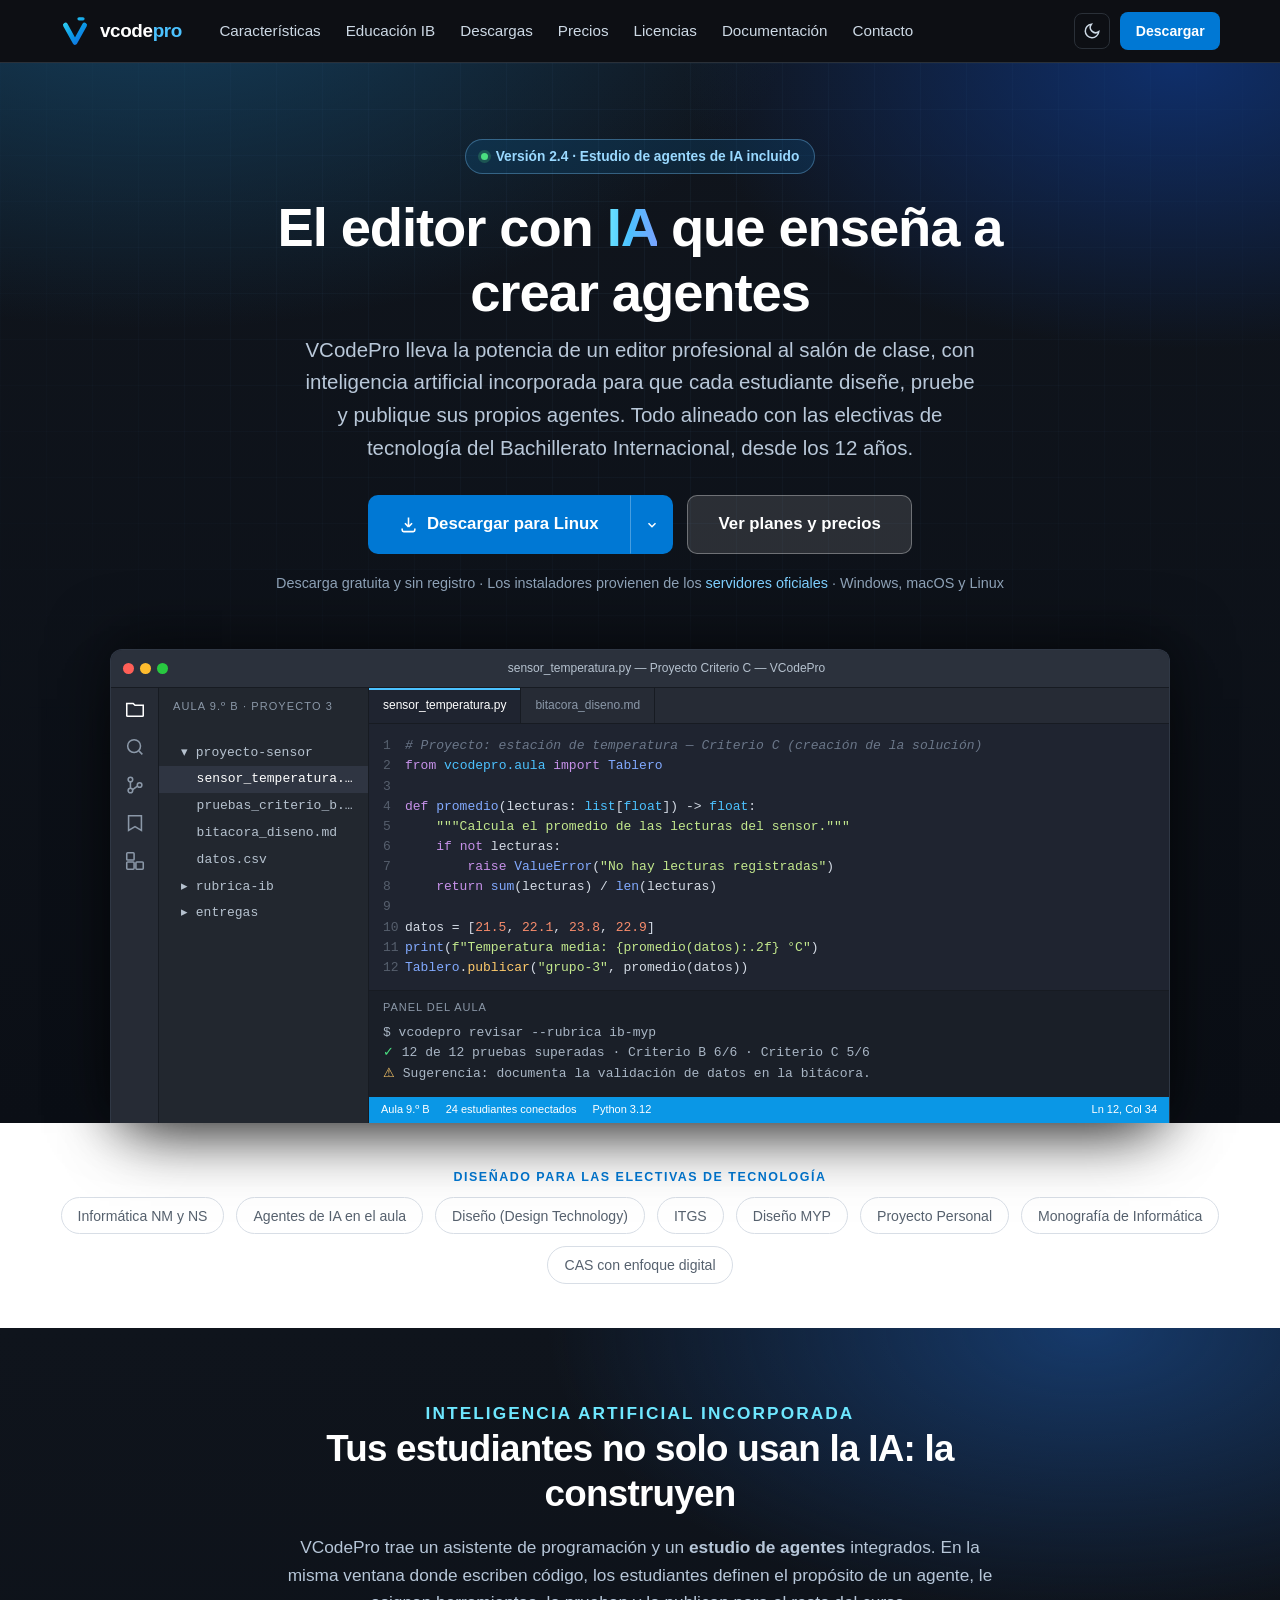
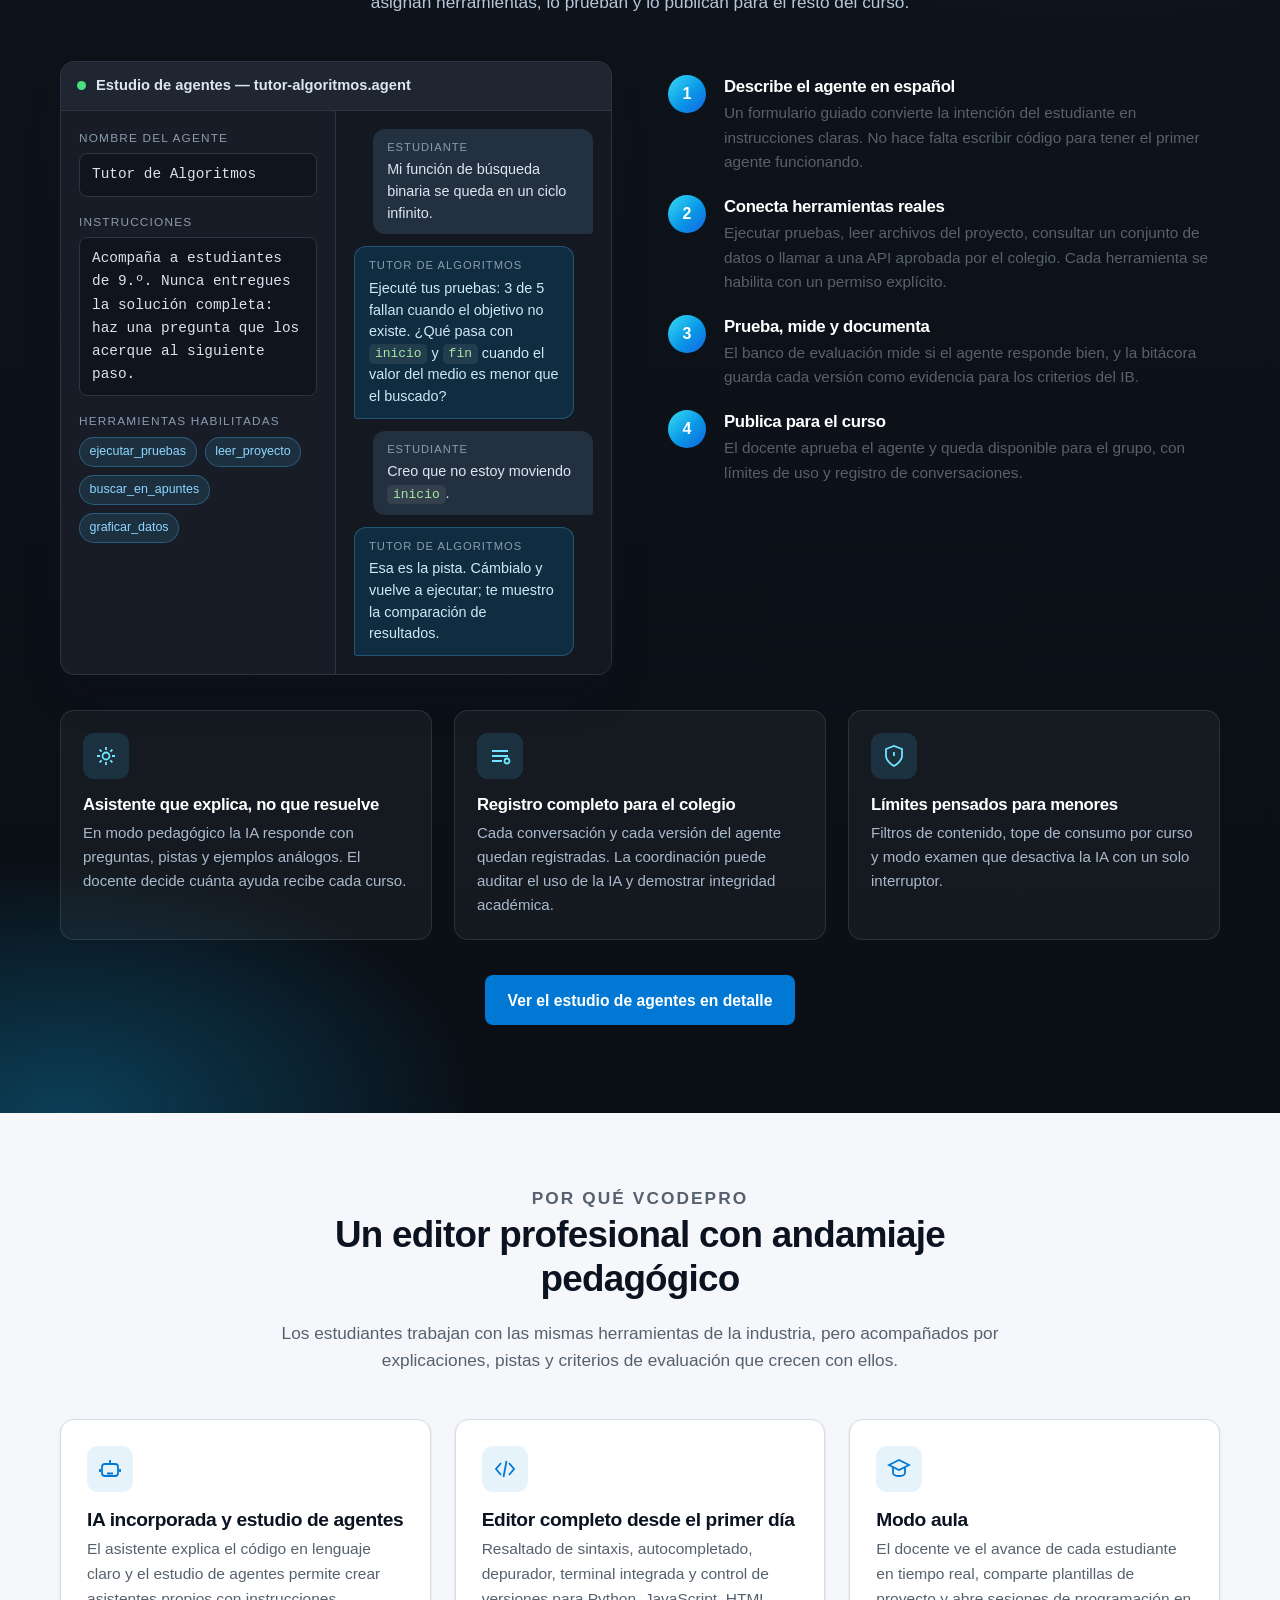
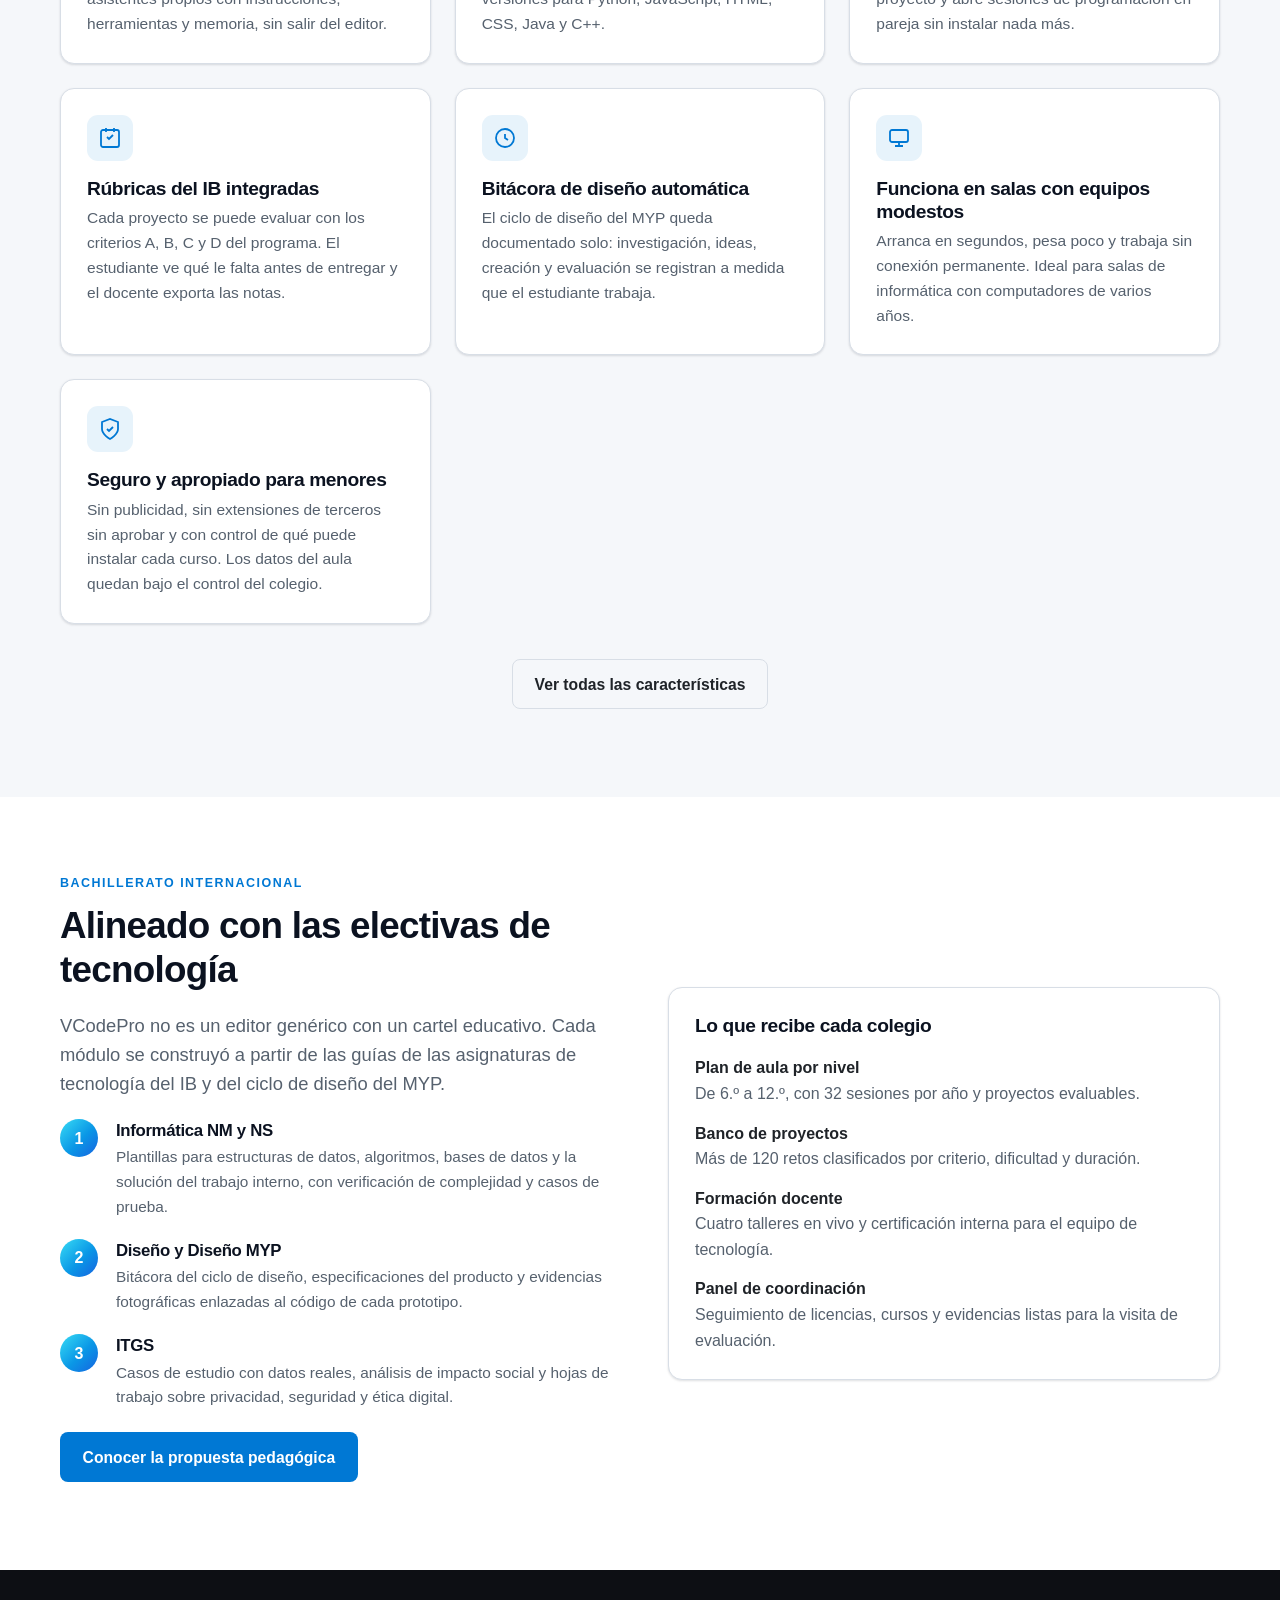
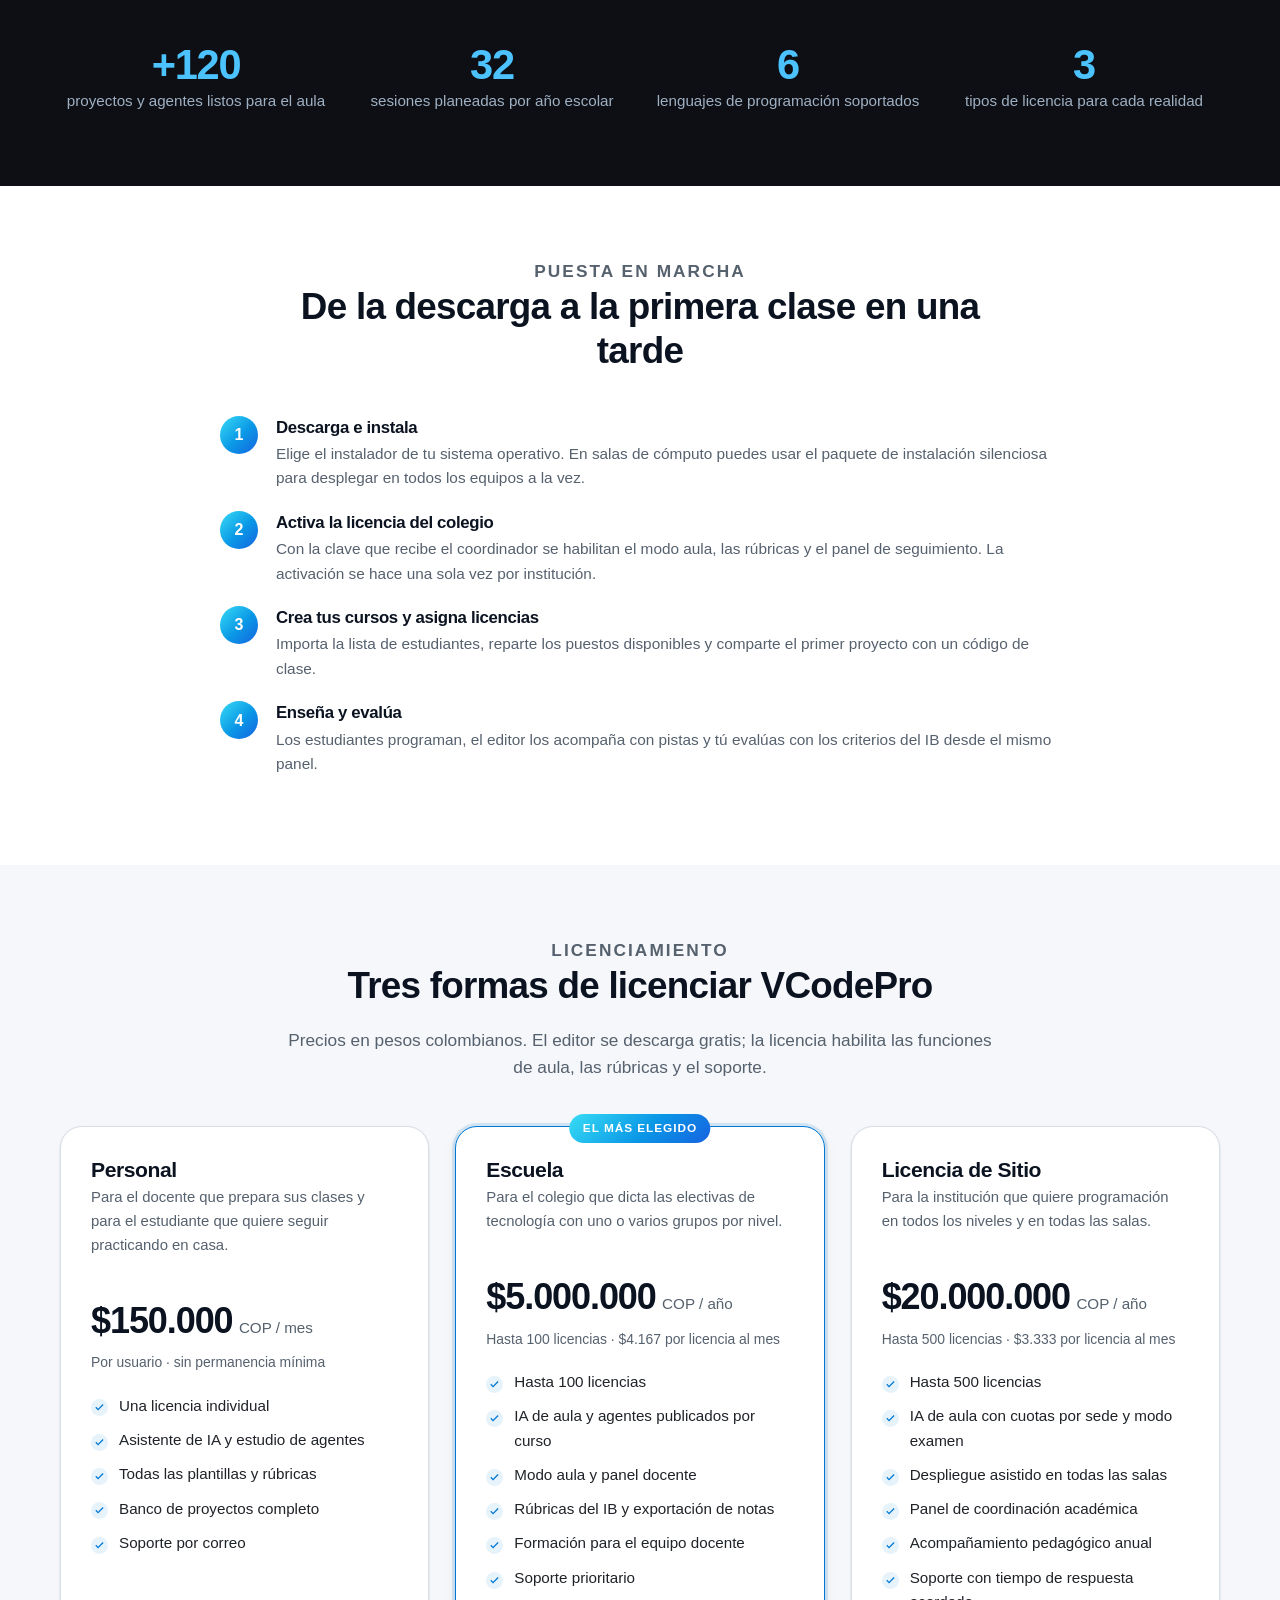
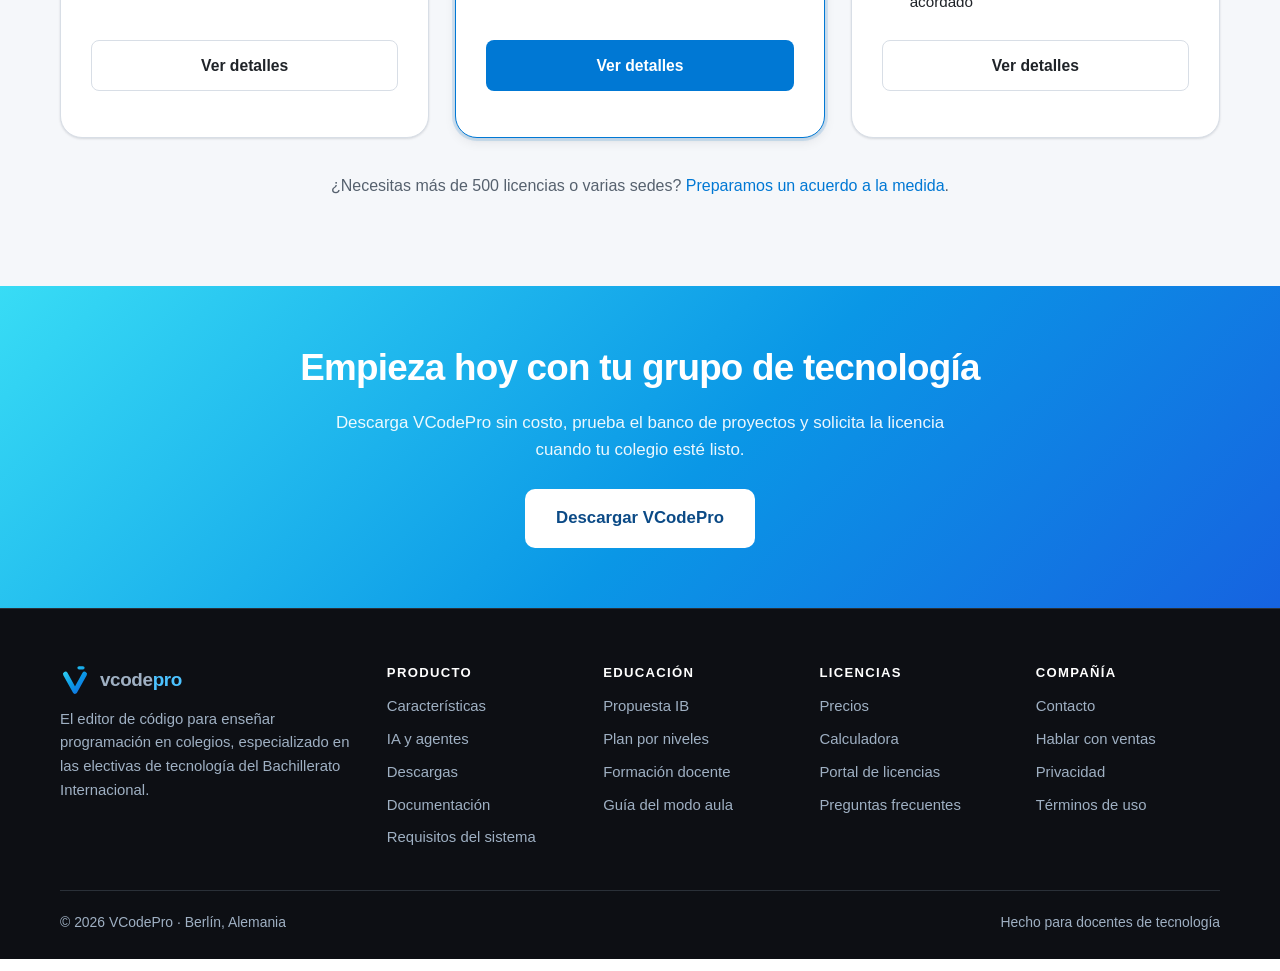
==== index.html @ a25a37c4 "Sitio web de VCodePro Sitio estático completo en HTML5, CSS3 y JavaScript puro para VCodePro, editor" ====
<!DOCTYPE html>
<html lang="es">
<head>
<meta charset="utf-8">
<meta name="viewport" content="width=device-width, initial-scale=1">
<title>VCodePro · Editor de código con IA para enseñar programación | Bachillerato Internacional</title>
<meta name="description" content="VCodePro es el editor de código con inteligencia artificial incorporada para crear agentes en clase. Enseña programación desde los 12 años alineado con las electivas de tecnología del Bachillerato Internacional. Descarga gratuita para Windows, macOS y Linux.">
<meta name="keywords" content="vcodepro, editor de código educativo, inteligencia artificial en el aula, creación de agentes, agentes de IA, enseñar programación, Bachillerato Internacional, IB, informática IB, diseño IB, ITGS, licencia escolar, Colombia">
<meta name="author" content="VCodePro">
<meta name="robots" content="index, follow, max-image-preview:large">
<meta name="theme-color" content="#0d0f14">
<link rel="canonical" href="https://www.vcodepro.co/index.html">

<meta property="og:type" content="website">
<meta property="og:site_name" content="VCodePro">
<meta property="og:locale" content="es_CO">
<meta property="og:url" content="https://www.vcodepro.co/index.html">
<meta property="og:title" content="VCodePro · Editor de código con IA para enseñar programación">
<meta property="og:description" content="Editor con IA incorporada para crear agentes en clase, proyectos guiados y rúbricas del Bachillerato Internacional. Descarga gratuita para Windows, macOS y Linux.">
<meta property="og:image" content="https://www.vcodepro.co/assets/img/og-image.png">
<meta property="og:image:width" content="1200">
<meta property="og:image:height" content="630">
<meta property="og:image:alt" content="Logotipo de VCodePro sobre un fondo oscuro">
<meta name="twitter:card" content="summary_large_image">
<meta name="twitter:title" content="VCodePro · Editor de código con IA para enseñar programación">
<meta name="twitter:description" content="Editor de código con IA para crear agentes, pensado para las electivas de tecnología del Bachillerato Internacional. Licencias Personal, Escuela y de Sitio.">
<meta name="twitter:image" content="https://www.vcodepro.co/assets/img/og-image.png">

<link rel="icon" href="assets/img/favicon.svg" type="image/svg+xml">
<link rel="alternate icon" href="assets/img/favicon.ico" sizes="any">
<link rel="apple-touch-icon" href="assets/img/apple-touch-icon.png">
<link rel="manifest" href="manifest.webmanifest">
<link rel="stylesheet" href="assets/css/styles.css">

<script>
  (function () {
    try {
      var t = localStorage.getItem("vcodepro-tema");
      if (!t) { t = window.matchMedia("(prefers-color-scheme: dark)").matches ? "dark" : "light"; }
      document.documentElement.setAttribute("data-theme", t);
    } catch (e) { /* almacenamiento no disponible */ }
  })();
</script>

<script type="application/ld+json">
{
  "@context": "https://schema.org",
  "@graph": [
    {
      "@type": "Organization",
      "@id": "https://www.vcodepro.co/#organizacion",
      "name": "VCodePro",
      "url": "https://www.vcodepro.co/",
      "logo": "https://www.vcodepro.co/assets/img/icon-512.png",
      "email": "licencias@vcodepro.co",
      "address": {
        "@type": "PostalAddress",
        "addressLocality": "Berlín",
        "addressCountry": "DE"
      },
      "areaServed": ["DE", "CO", "ES", "LATAM"],
      "description": "Editor de código para la enseñanza de la programación en colegios, especializado en las electivas de tecnología del Bachillerato Internacional."
    },
    {
      "@type": "WebSite",
      "@id": "https://www.vcodepro.co/#sitio",
      "url": "https://www.vcodepro.co/",
      "name": "VCodePro",
      "inLanguage": "es-CO",
      "publisher": { "@id": "https://www.vcodepro.co/#organizacion" }
    },
    {
      "@type": "SoftwareApplication",
      "name": "VCodePro",
      "applicationCategory": "DeveloperApplication",
      "applicationSubCategory": "Editor de código educativo",
      "operatingSystem": "Windows 10, Windows 11, macOS 11+, Linux",
      "url": "https://www.vcodepro.co/",
      "downloadUrl": "https://www.vcodepro.co/descargas.html",
      "inLanguage": "es",
      "audience": {
        "@type": "EducationalAudience",
        "educationalRole": ["student", "teacher"]
      },
      "typicalAgeRange": "12-19",
      "featureList": [
        "Inteligencia artificial incorporada para la creación de agentes",
        "Estudio de agentes sin código y con código",
        "Modo aula con seguimiento en tiempo real",
        "Rúbricas del Bachillerato Internacional",
        "Bitácora automática del ciclo de diseño",
        "Soporte para Python, JavaScript, HTML, CSS, Java y C++"
      ],
      "publisher": { "@id": "https://www.vcodepro.co/#organizacion" },
      "offers": [
        {
          "@type": "Offer",
          "name": "Licencia Personal",
          "price": "150000",
          "priceCurrency": "COP",
          "description": "Por usuario, facturación mensual.",
          "url": "https://www.vcodepro.co/precios.html"
        },
        {
          "@type": "Offer",
          "name": "Licencia Escuela",
          "price": "5000000",
          "priceCurrency": "COP",
          "description": "Hasta 100 licencias, facturación anual.",
          "url": "https://www.vcodepro.co/precios.html"
        },
        {
          "@type": "Offer",
          "name": "Licencia de Sitio",
          "price": "20000000",
          "priceCurrency": "COP",
          "description": "Hasta 500 licencias, facturación anual.",
          "url": "https://www.vcodepro.co/precios.html"
        }
      ]
    }
  ]
}
</script>
</head>
<body>
<a class="skip-link" href="#contenido">Saltar al contenido principal</a>

<header class="site-header">
  <div class="wrap nav">
    <a class="brand" href="index.html" aria-label="VCodePro, ir al inicio">
      <img src="assets/img/logo-mark.svg" alt="" width="30" height="30">
      <span>vcode<span class="pro">pro</span></span>
    </a>
    <nav class="nav-menu" aria-label="Navegación principal">
      <ul class="nav-links" id="nav-links">
        <li><a href="caracteristicas.html">Características</a></li>
        <li><a href="educacion.html">Educación IB</a></li>
        <li><a href="descargas.html">Descargas</a></li>
        <li><a href="precios.html">Precios</a></li>
        <li><a href="licencias.html">Licencias</a></li>
        <li><a href="documentacion.html">Documentación</a></li>
        <li><a href="contacto.html">Contacto</a></li>
      </ul>
    </nav>
    <div class="nav-actions">
      <button class="theme-toggle" type="button" aria-label="Cambiar a tema oscuro" aria-pressed="false">
        <svg class="icon-moon" width="18" height="18" viewBox="0 0 24 24" fill="none" stroke="currentColor" stroke-width="2" aria-hidden="true"><path d="M21 12.8A9 9 0 1 1 11.2 3a7 7 0 0 0 9.8 9.8z"/></svg>
        <svg class="icon-sun" width="18" height="18" viewBox="0 0 24 24" fill="none" stroke="currentColor" stroke-width="2" aria-hidden="true"><circle cx="12" cy="12" r="4"/><path d="M12 2v2m0 16v2M4.9 4.9l1.4 1.4m11.4 11.4 1.4 1.4M2 12h2m16 0h2M4.9 19.1l1.4-1.4M17.7 6.3l1.4-1.4"/></svg>
      </button>
      <a class="btn btn-sm" href="descargas.html">Descargar</a>
      <button class="nav-toggle" type="button" id="nav-toggle" aria-expanded="false" aria-controls="nav-links" aria-label="Abrir el menú de navegación"><span></span></button>
    </div>
  </div>
</header>

<main id="contenido">

  <!-- ============================ PORTADA ============================ -->
  <section class="hero">
    <div class="wrap">
      <div class="hero-inner">
        <p class="pill"><span class="dot" aria-hidden="true"></span> Versión 2.4 · Estudio de agentes de IA incluido</p>
        <h1>El editor con <span class="grad">IA</span> que enseña a crear agentes</h1>
        <p class="hero-sub">
          VCodePro lleva la potencia de un editor profesional al salón de clase, con inteligencia
          artificial incorporada para que cada estudiante diseñe, pruebe y publique sus propios agentes.
          Todo alineado con las electivas de tecnología del Bachillerato Internacional, desde los 12 años.
        </p>

        <div class="hero-cta">
          <div class="dl-group" id="dl-group">
            <a class="btn btn-lg btn-main" id="dl-principal" href="descargas.html" rel="noopener nofollow">
              <svg width="19" height="19" viewBox="0 0 24 24" fill="none" stroke="currentColor" stroke-width="2" aria-hidden="true"><path d="M12 3v12m0 0 4.5-4.5M12 15l-4.5-4.5M4 17v2a2 2 0 0 0 2 2h12a2 2 0 0 0 2-2v-2"/></svg>
              <span id="dl-etiqueta">Descargar VCodePro</span>
            </a>
            <button class="btn btn-lg dl-caret" id="dl-caret" type="button" aria-haspopup="true" aria-expanded="false" aria-label="Ver todas las plataformas">
              <svg width="14" height="14" viewBox="0 0 24 24" fill="none" stroke="currentColor" stroke-width="2.5" aria-hidden="true"><path d="m6 9 6 6 6-6"/></svg>
            </button>
            <div class="dl-menu" id="dl-menu" role="menu" aria-label="Otras plataformas"></div>
          </div>
          <a class="btn btn-lg btn-light" href="precios.html">Ver planes y precios</a>
        </div>

        <p class="hero-note">
          Descarga gratuita y sin registro · Los instaladores provienen de los
          <a href="https://code.visualstudio.com/Download" rel="noopener nofollow">servidores oficiales</a> ·
          Windows, macOS y Linux
        </p>
      </div>

      <!-- Vista previa del editor -->
      <div class="editor-shot" role="img" aria-label="Vista previa de la interfaz de VCodePro con un archivo de Python abierto, el explorador de proyectos del aula y el panel de resultados de las pruebas.">
        <div class="ed-title">
          <div class="ed-dots" aria-hidden="true">
            <i style="background:#ff5f57"></i><i style="background:#febc2e"></i><i style="background:#28c840"></i>
          </div>
          <div class="ed-name">sensor_temperatura.py — Proyecto Criterio C — VCodePro</div>
        </div>
        <div class="ed-body">
          <div class="ed-rail" aria-hidden="true">
            <svg class="on" viewBox="0 0 24 24" fill="none" stroke="currentColor" stroke-width="1.7"><path d="M3 6h7l2 2h9v11a1 1 0 0 1-1 1H4a1 1 0 0 1-1-1z"/></svg>
            <svg viewBox="0 0 24 24" fill="none" stroke="currentColor" stroke-width="1.7"><circle cx="11" cy="11" r="7"/><path d="m20 20-3.5-3.5"/></svg>
            <svg viewBox="0 0 24 24" fill="none" stroke="currentColor" stroke-width="1.7"><circle cx="7" cy="6" r="2.5"/><circle cx="7" cy="18" r="2.5"/><circle cx="17" cy="12" r="2.5"/><path d="M7 8.5v7M9.5 17 15 13"/></svg>
            <svg viewBox="0 0 24 24" fill="none" stroke="currentColor" stroke-width="1.7"><path d="M5 4h14v16l-7-4-7 4z"/></svg>
            <svg viewBox="0 0 24 24" fill="none" stroke="currentColor" stroke-width="1.7"><rect x="3" y="3" width="8" height="8" rx="1"/><rect x="13" y="13" width="8" height="8" rx="1"/><rect x="3" y="13" width="8" height="8" rx="1"/></svg>
          </div>
          <div class="ed-side">
            <p class="h">Aula 9.º B · Proyecto 3</p>
            <ul>
              <li>&#9662; proyecto-sensor</li>
              <li class="sel">&nbsp;&nbsp;sensor_temperatura.py</li>
              <li>&nbsp;&nbsp;pruebas_criterio_b.py</li>
              <li>&nbsp;&nbsp;bitacora_diseno.md</li>
              <li>&nbsp;&nbsp;datos.csv</li>
              <li>&#9656; rubrica-ib</li>
              <li>&#9656; entregas</li>
            </ul>
          </div>
          <div class="ed-main">
            <div class="ed-tabs">
              <div class="act">sensor_temperatura.py</div>
              <div>bitacora_diseno.md</div>
            </div>
<pre class="ed-code"><code><span class="ln">1</span><span class="c"># Proyecto: estación de temperatura — Criterio C (creación de la solución)</span>
<span class="ln">2</span><span class="k">from</span> <span class="t">vcodepro.aula</span> <span class="k">import</span> <span class="f">Tablero</span>
<span class="ln">3</span>
<span class="ln">4</span><span class="k">def</span> <span class="f">promedio</span>(lecturas: <span class="t">list</span>[<span class="t">float</span>]) -&gt; <span class="t">float</span>:
<span class="ln">5</span>    <span class="s">"""Calcula el promedio de las lecturas del sensor."""</span>
<span class="ln">6</span>    <span class="k">if</span> <span class="k">not</span> lecturas:
<span class="ln">7</span>        <span class="k">raise</span> <span class="f">ValueError</span>(<span class="s">"No hay lecturas registradas"</span>)
<span class="ln">8</span>    <span class="k">return</span> <span class="f">sum</span>(lecturas) / <span class="f">len</span>(lecturas)
<span class="ln">9</span>
<span class="ln">10</span>datos = [<span class="n">21.5</span>, <span class="n">22.1</span>, <span class="n">23.8</span>, <span class="n">22.9</span>]
<span class="ln">11</span><span class="f">print</span>(<span class="s">f"Temperatura media: {promedio(datos):.2f} °C"</span>)
<span class="ln">12</span><span class="f">Tablero</span>.<span class="v">publicar</span>(<span class="s">"grupo-3"</span>, promedio(datos))
</code></pre>
            <div class="ed-term">
              <p class="tt">Panel del aula</p>
              <div>$ vcodepro revisar --rubrica ib-myp</div>
              <div><span style="color:#4ade80">&#10003;</span> 12 de 12 pruebas superadas · Criterio B 6/6 · Criterio C 5/6</div>
              <div><span style="color:#ffcb6b">&#9888;</span> Sugerencia: documenta la validación de datos en la bitácora.</div>
            </div>
            <div class="ed-status">
              <span>Aula 9.º B</span><span>24 estudiantes conectados</span><span>Python 3.12</span><span>Ln 12, Col 34</span>
            </div>
          </div>
        </div>
      </div>
    </div>
  </section>

  <!-- ============================ PROGRAMAS ============================ -->
  <section class="section section-sm" style="padding-top:110px">
    <div class="wrap text-center">
      <p class="eyebrow">Diseñado para las electivas de tecnología</p>
      <div class="chip-list center">
        <span class="chip">Informática NM y NS</span>
        <span class="chip">Agentes de IA en el aula</span>
        <span class="chip">Diseño (Design Technology)</span>
        <span class="chip">ITGS</span>
        <span class="chip">Diseño MYP</span>
        <span class="chip">Proyecto Personal</span>
        <span class="chip">Monografía de Informática</span>
        <span class="chip">CAS con enfoque digital</span>
      </div>
    </div>
  </section>

  <!-- ============================ IA Y AGENTES ============================ -->
  <section class="section ia-band" id="ia">
    <div class="wrap">
      <div class="section-head">
        <p class="eyebrow">Inteligencia artificial incorporada</p>
        <h2>Tus estudiantes no solo usan la IA: la construyen</h2>
        <p>VCodePro trae un asistente de programación y un <strong>estudio de agentes</strong> integrados.
          En la misma ventana donde escriben código, los estudiantes definen el propósito de un agente,
          le asignan herramientas, lo prueban y lo publican para el resto del curso.</p>
      </div>

      <div class="split" style="align-items:stretch">
        <div class="agent-studio" role="img" aria-label="Estudio de agentes de VCodePro: a la izquierda la configuración del agente Tutor de Algoritmos con sus herramientas; a la derecha una conversación de prueba entre un estudiante y el agente.">
          <div class="agent-head">
            <span class="dot-ia" aria-hidden="true"></span>
            Estudio de agentes — tutor-algoritmos.agent
          </div>
          <div class="agent-body">
            <div class="agent-config">
              <label>Nombre del agente</label>
              <div class="campo">Tutor de Algoritmos</div>
              <label>Instrucciones</label>
              <div class="campo">Acompaña a estudiantes de 9.º. Nunca entregues la solución completa: haz una pregunta que los acerque al siguiente paso.</div>
              <label>Herramientas habilitadas</label>
              <div class="agent-tools">
                <span>ejecutar_pruebas</span>
                <span>leer_proyecto</span>
                <span>buscar_en_apuntes</span>
                <span>graficar_datos</span>
              </div>
            </div>
            <div class="agent-chat">
              <div class="burbuja est"><span class="quien">Estudiante</span>Mi función de búsqueda binaria se queda en un ciclo infinito.</div>
              <div class="burbuja ia"><span class="quien">Tutor de Algoritmos</span>Ejecuté tus pruebas: 3 de 5 fallan cuando el objetivo no existe. ¿Qué pasa con <code>inicio</code> y <code>fin</code> cuando el valor del medio es menor que el buscado?</div>
              <div class="burbuja est"><span class="quien">Estudiante</span>Creo que no estoy moviendo <code>inicio</code>.</div>
              <div class="burbuja ia"><span class="quien">Tutor de Algoritmos</span>Esa es la pista. Cámbialo y vuelve a ejecutar; te muestro la comparación de resultados.</div>
            </div>
          </div>
        </div>

        <div>
          <ol class="steps">
            <li>
              <h3>Describe el agente en español</h3>
              <p>Un formulario guiado convierte la intención del estudiante en instrucciones claras.
                No hace falta escribir código para tener el primer agente funcionando.</p>
            </li>
            <li>
              <h3>Conecta herramientas reales</h3>
              <p>Ejecutar pruebas, leer archivos del proyecto, consultar un conjunto de datos o llamar a
                una API aprobada por el colegio. Cada herramienta se habilita con un permiso explícito.</p>
            </li>
            <li>
              <h3>Prueba, mide y documenta</h3>
              <p>El banco de evaluación mide si el agente responde bien, y la bitácora guarda cada
                versión como evidencia para los criterios del IB.</p>
            </li>
            <li>
              <h3>Publica para el curso</h3>
              <p>El docente aprueba el agente y queda disponible para el grupo, con límites de uso y
                registro de conversaciones.</p>
            </li>
          </ol>
        </div>
      </div>

      <div class="ia-grid mt-3">
        <article class="ia-card">
          <div class="card-icon" aria-hidden="true">
            <svg viewBox="0 0 24 24" fill="none" stroke="currentColor" stroke-width="1.8"><path d="M12 3v3M12 18v3M3 12h3M18 12h3M5.6 5.6l2.1 2.1M16.3 16.3l2.1 2.1M18.4 5.6l-2.1 2.1M7.7 16.3l-2.1 2.1"/><circle cx="12" cy="12" r="3.5"/></svg>
          </div>
          <h3>Asistente que explica, no que resuelve</h3>
          <p>En modo pedagógico la IA responde con preguntas, pistas y ejemplos análogos. El docente
            decide cuánta ayuda recibe cada curso.</p>
        </article>
        <article class="ia-card">
          <div class="card-icon" aria-hidden="true">
            <svg viewBox="0 0 24 24" fill="none" stroke="currentColor" stroke-width="1.8"><path d="M4 7h16M4 12h16M4 17h10"/><circle cx="19" cy="17" r="2.5"/></svg>
          </div>
          <h3>Registro completo para el colegio</h3>
          <p>Cada conversación y cada versión del agente quedan registradas. La coordinación puede
            auditar el uso de la IA y demostrar integridad académica.</p>
        </article>
        <article class="ia-card">
          <div class="card-icon" aria-hidden="true">
            <svg viewBox="0 0 24 24" fill="none" stroke="currentColor" stroke-width="1.8"><path d="M12 22s8-4.5 8-10V5l-8-3-8 3v7c0 5.5 8 10 8 10z"/><path d="M12 8v4M12 15.5h.01"/></svg>
          </div>
          <h3>Límites pensados para menores</h3>
          <p>Filtros de contenido, tope de consumo por curso y modo examen que desactiva la IA con un
            solo interruptor.</p>
        </article>
      </div>

      <p class="text-center mt-3">
        <a class="btn" href="caracteristicas.html#agentes">Ver el estudio de agentes en detalle</a>
      </p>
    </div>
  </section>

  <!-- ============================ CARACTERÍSTICAS ============================ -->
  <section class="section section-alt">
    <div class="wrap">
      <div class="section-head">
        <p class="eyebrow">Por qué VCodePro</p>
        <h2>Un editor profesional con andamiaje pedagógico</h2>
        <p>Los estudiantes trabajan con las mismas herramientas de la industria, pero acompañados por
          explicaciones, pistas y criterios de evaluación que crecen con ellos.</p>
      </div>

      <div class="grid grid-3">
        <article class="card reveal">
          <div class="card-icon" aria-hidden="true">
            <svg viewBox="0 0 24 24" fill="none" stroke="currentColor" stroke-width="1.8"><rect x="4" y="7" width="16" height="12" rx="3"/><path d="M12 7V3M8.5 13h.01M15.5 13h.01M9 16.5h6"/><path d="M2 12v3M22 12v3"/></svg>
          </div>
          <h3>IA incorporada y estudio de agentes</h3>
          <p>El asistente explica el código en lenguaje claro y el estudio de agentes permite crear
            asistentes propios con instrucciones, herramientas y memoria, sin salir del editor.</p>
        </article>

        <article class="card reveal">
          <div class="card-icon" aria-hidden="true">
            <svg viewBox="0 0 24 24" fill="none" stroke="currentColor" stroke-width="1.8"><path d="M8 6 3 12l5 6M16 6l5 6-5 6M13.5 4l-3 16"/></svg>
          </div>
          <h3>Editor completo desde el primer día</h3>
          <p>Resaltado de sintaxis, autocompletado, depurador, terminal integrada y control de versiones
            para Python, JavaScript, HTML, CSS, Java y C++.</p>
        </article>

        <article class="card reveal">
          <div class="card-icon" aria-hidden="true">
            <svg viewBox="0 0 24 24" fill="none" stroke="currentColor" stroke-width="1.8"><path d="M12 3 2 8l10 5 10-5z"/><path d="M6 10.5V16c0 1.7 2.7 3 6 3s6-1.3 6-3v-5.5"/></svg>
          </div>
          <h3>Modo aula</h3>
          <p>El docente ve el avance de cada estudiante en tiempo real, comparte plantillas de proyecto
            y abre sesiones de programación en pareja sin instalar nada más.</p>
        </article>

        <article class="card reveal">
          <div class="card-icon" aria-hidden="true">
            <svg viewBox="0 0 24 24" fill="none" stroke="currentColor" stroke-width="1.8"><path d="M9 11l2 2 4-4"/><rect x="3" y="4" width="18" height="17" rx="2"/><path d="M8 2v4M16 2v4"/></svg>
          </div>
          <h3>Rúbricas del IB integradas</h3>
          <p>Cada proyecto se puede evaluar con los criterios A, B, C y D del programa. El estudiante ve
            qué le falta antes de entregar y el docente exporta las notas.</p>
        </article>

        <article class="card reveal">
          <div class="card-icon" aria-hidden="true">
            <svg viewBox="0 0 24 24" fill="none" stroke="currentColor" stroke-width="1.8"><circle cx="12" cy="12" r="9"/><path d="M12 8v4l3 2"/></svg>
          </div>
          <h3>Bitácora de diseño automática</h3>
          <p>El ciclo de diseño del MYP queda documentado solo: investigación, ideas, creación y
            evaluación se registran a medida que el estudiante trabaja.</p>
        </article>

        <article class="card reveal">
          <div class="card-icon" aria-hidden="true">
            <svg viewBox="0 0 24 24" fill="none" stroke="currentColor" stroke-width="1.8"><rect x="3" y="4" width="18" height="12" rx="2"/><path d="M8 20h8M12 16v4"/></svg>
          </div>
          <h3>Funciona en salas con equipos modestos</h3>
          <p>Arranca en segundos, pesa poco y trabaja sin conexión permanente. Ideal para salas de
            informática con computadores de varios años.</p>
        </article>

        <article class="card reveal">
          <div class="card-icon" aria-hidden="true">
            <svg viewBox="0 0 24 24" fill="none" stroke="currentColor" stroke-width="1.8"><path d="M12 22s8-4.5 8-10V5l-8-3-8 3v7c0 5.5 8 10 8 10z"/><path d="m9 12 2 2 4-4"/></svg>
          </div>
          <h3>Seguro y apropiado para menores</h3>
          <p>Sin publicidad, sin extensiones de terceros sin aprobar y con control de qué puede instalar
            cada curso. Los datos del aula quedan bajo el control del colegio.</p>
        </article>
      </div>

      <p class="text-center mt-3">
        <a class="btn btn-ghost" href="caracteristicas.html">Ver todas las características</a>
      </p>
    </div>
  </section>

  <!-- ============================ IB ============================ -->
  <section class="section">
    <div class="wrap split">
      <div>
        <p class="eyebrow">Bachillerato Internacional</p>
        <h2>Alineado con las electivas de tecnología</h2>
        <p class="lead">
          VCodePro no es un editor genérico con un cartel educativo. Cada módulo se construyó a partir
          de las guías de las asignaturas de tecnología del IB y del ciclo de diseño del MYP.
        </p>
        <ul class="steps mt-2">
          <li>
            <h3>Informática NM y NS</h3>
            <p>Plantillas para estructuras de datos, algoritmos, bases de datos y la solución del
              trabajo interno, con verificación de complejidad y casos de prueba.</p>
          </li>
          <li>
            <h3>Diseño y Diseño MYP</h3>
            <p>Bitácora del ciclo de diseño, especificaciones del producto y evidencias fotográficas
              enlazadas al código de cada prototipo.</p>
          </li>
          <li>
            <h3>ITGS</h3>
            <p>Casos de estudio con datos reales, análisis de impacto social y hojas de trabajo sobre
              privacidad, seguridad y ética digital.</p>
          </li>
        </ul>
        <p class="mt-2"><a class="btn" href="educacion.html">Conocer la propuesta pedagógica</a></p>
      </div>

      <div>
        <div class="card">
          <h3>Lo que recibe cada colegio</h3>
          <ul class="plan-like" style="list-style:none;padding:0;display:grid;gap:14px;margin:18px 0 0">
            <li><strong>Plan de aula por nivel</strong><br><span class="muted">De 6.º a 12.º, con 32 sesiones por año y proyectos evaluables.</span></li>
            <li><strong>Banco de proyectos</strong><br><span class="muted">Más de 120 retos clasificados por criterio, dificultad y duración.</span></li>
            <li><strong>Formación docente</strong><br><span class="muted">Cuatro talleres en vivo y certificación interna para el equipo de tecnología.</span></li>
            <li><strong>Panel de coordinación</strong><br><span class="muted">Seguimiento de licencias, cursos y evidencias listas para la visita de evaluación.</span></li>
          </ul>
        </div>
      </div>
    </div>
  </section>

  <!-- ============================ CIFRAS ============================ -->
  <section class="section section-dark">
    <div class="wrap">
      <div class="grid grid-4">
        <div class="stat"><b>+120</b><span>proyectos y agentes listos para el aula</span></div>
        <div class="stat"><b>32</b><span>sesiones planeadas por año escolar</span></div>
        <div class="stat"><b>6</b><span>lenguajes de programación soportados</span></div>
        <div class="stat"><b>3</b><span>tipos de licencia para cada realidad</span></div>
      </div>
    </div>
  </section>

  <!-- ============================ CÓMO EMPEZAR ============================ -->
  <section class="section">
    <div class="wrap wrap-narrow">
      <div class="section-head">
        <p class="eyebrow">Puesta en marcha</p>
        <h2>De la descarga a la primera clase en una tarde</h2>
      </div>
      <ol class="steps">
        <li>
          <h3>Descarga e instala</h3>
          <p>Elige el instalador de tu sistema operativo. En salas de cómputo puedes usar el paquete de
            instalación silenciosa para desplegar en todos los equipos a la vez.</p>
        </li>
        <li>
          <h3>Activa la licencia del colegio</h3>
          <p>Con la clave que recibe el coordinador se habilitan el modo aula, las rúbricas y el panel
            de seguimiento. La activación se hace una sola vez por institución.</p>
        </li>
        <li>
          <h3>Crea tus cursos y asigna licencias</h3>
          <p>Importa la lista de estudiantes, reparte los puestos disponibles y comparte el primer
            proyecto con un código de clase.</p>
        </li>
        <li>
          <h3>Enseña y evalúa</h3>
          <p>Los estudiantes programan, el editor los acompaña con pistas y tú evalúas con los criterios
            del IB desde el mismo panel.</p>
        </li>
      </ol>
    </div>
  </section>

  <!-- ============================ PLANES ============================ -->
  <section class="section section-alt">
    <div class="wrap">
      <div class="section-head">
        <p class="eyebrow">Licenciamiento</p>
        <h2>Tres formas de licenciar VCodePro</h2>
        <p>Precios en pesos colombianos. El editor se descarga gratis; la licencia habilita las
          funciones de aula, las rúbricas y el soporte.</p>
      </div>

      <div class="price-grid">
        <article class="plan reveal">
          <h3>Personal</h3>
          <p class="who">Para el docente que prepara sus clases y para el estudiante que quiere seguir practicando en casa.</p>
          <p class="price"><b>$150.000</b> <em>COP / mes</em></p>
          <p class="price-note">Por usuario · sin permanencia mínima</p>
          <ul>
            <li>Una licencia individual</li>
            <li>Asistente de IA y estudio de agentes</li>
            <li>Todas las plantillas y rúbricas</li>
            <li>Banco de proyectos completo</li>
            <li>Soporte por correo</li>
          </ul>
          <p class="cta"><a class="btn btn-ghost btn-block" href="precios.html#personal">Ver detalles</a></p>
        </article>

        <article class="plan featured reveal">
          <span class="tag">El más elegido</span>
          <h3>Escuela</h3>
          <p class="who">Para el colegio que dicta las electivas de tecnología con uno o varios grupos por nivel.</p>
          <p class="price"><b>$5.000.000</b> <em>COP / año</em></p>
          <p class="price-note">Hasta 100 licencias · $4.167 por licencia al mes</p>
          <ul>
            <li>Hasta 100 licencias</li>
            <li>IA de aula y agentes publicados por curso</li>
            <li>Modo aula y panel docente</li>
            <li>Rúbricas del IB y exportación de notas</li>
            <li>Formación para el equipo docente</li>
            <li>Soporte prioritario</li>
          </ul>
          <p class="cta"><a class="btn btn-block" href="precios.html#escuela">Ver detalles</a></p>
        </article>

        <article class="plan reveal">
          <h3>Licencia de Sitio</h3>
          <p class="who">Para la institución que quiere programación en todos los niveles y en todas las salas.</p>
          <p class="price"><b>$20.000.000</b> <em>COP / año</em></p>
          <p class="price-note">Hasta 500 licencias · $3.333 por licencia al mes</p>
          <ul>
            <li>Hasta 500 licencias</li>
            <li>IA de aula con cuotas por sede y modo examen</li>
            <li>Despliegue asistido en todas las salas</li>
            <li>Panel de coordinación académica</li>
            <li>Acompañamiento pedagógico anual</li>
            <li>Soporte con tiempo de respuesta acordado</li>
          </ul>
          <p class="cta"><a class="btn btn-ghost btn-block" href="precios.html#sitio">Ver detalles</a></p>
        </article>
      </div>

      <p class="text-center mt-3 muted">
        ¿Necesitas más de 500 licencias o varias sedes?
        <a href="contacto.html?motivo=sitio">Preparamos un acuerdo a la medida</a>.
      </p>
    </div>
  </section>

  <!-- ============================ CIERRE ============================ -->
  <section class="cta-band">
    <div class="wrap">
      <h2>Empieza hoy con tu grupo de tecnología</h2>
      <p>Descarga VCodePro sin costo, prueba el banco de proyectos y solicita la licencia cuando tu
        colegio esté listo.</p>
      <a class="btn btn-lg" href="descargas.html">Descargar VCodePro</a>
    </div>
  </section>

</main>

<footer class="site-footer">
  <div class="wrap">
    <div class="footer-grid">
      <div class="footer-brand">
        <a class="brand" href="index.html">
          <img src="assets/img/logo-mark.svg" alt="" width="30" height="30">
          <span>vcode<span class="pro">pro</span></span>
        </a>
        <p>El editor de código para enseñar programación en colegios, especializado en las electivas de
          tecnología del Bachillerato Internacional.</p>
      </div>
      <div>
        <h4>Producto</h4>
        <ul>
          <li><a href="caracteristicas.html">Características</a></li>
          <li><a href="caracteristicas.html#agentes">IA y agentes</a></li>
          <li><a href="descargas.html">Descargas</a></li>
          <li><a href="documentacion.html">Documentación</a></li>
          <li><a href="documentacion.html#requisitos">Requisitos del sistema</a></li>
        </ul>
      </div>
      <div>
        <h4>Educación</h4>
        <ul>
          <li><a href="educacion.html">Propuesta IB</a></li>
          <li><a href="educacion.html#niveles">Plan por niveles</a></li>
          <li><a href="educacion.html#docentes">Formación docente</a></li>
          <li><a href="documentacion.html#aula">Guía del modo aula</a></li>
        </ul>
      </div>
      <div>
        <h4>Licencias</h4>
        <ul>
          <li><a href="precios.html">Precios</a></li>
          <li><a href="precios.html#calculadora">Calculadora</a></li>
          <li><a href="licencias.html">Portal de licencias</a></li>
          <li><a href="precios.html#faq">Preguntas frecuentes</a></li>
        </ul>
      </div>
      <div>
        <h4>Compañía</h4>
        <ul>
          <li><a href="contacto.html">Contacto</a></li>
          <li><a href="contacto.html#ventas">Hablar con ventas</a></li>
          <li><a href="privacidad.html">Privacidad</a></li>
          <li><a href="privacidad.html#terminos">Términos de uso</a></li>
        </ul>
      </div>
    </div>

    <div class="footer-bottom">
      <span>&copy; <span id="anio">2026</span> VCodePro · Berlín, Alemania</span>
      <span>Hecho para docentes de tecnología</span>
    </div>
  </div>
</footer>

<script src="assets/js/main.js"></script>
</body>
</html>
---- assets/css/styles.css ----
/* ==========================================================================
   VCodePro — Hoja de estilos principal
   HTML5 + CSS3 puro. Tema claro/oscuro, diseño responsivo.
   ========================================================================== */

/* ---------- 1. Tokens de diseño ---------- */
:root {
  --brand: #0078d4;
  --brand-hover: #026ec1;
  --brand-press: #005ba4;
  --brand-soft: #e7f3fb;
  --accent: #22d3ee;
  --gradient: linear-gradient(135deg, #38dcf5 0%, #0a97e6 55%, #1663e0 100%);

  --bg: #ffffff;
  --bg-alt: #f5f7fa;
  --bg-elev: #ffffff;
  --text: #1f2328;
  --text-strong: #0b1220;
  --muted: #56616e;
  --border: #d8dee6;
  --border-soft: #e8edf3;
  --shadow-sm: 0 1px 2px rgba(16, 24, 40, .06), 0 1px 3px rgba(16, 24, 40, .08);
  --shadow-md: 0 4px 12px rgba(16, 24, 40, .08), 0 2px 4px rgba(16, 24, 40, .05);
  --shadow-lg: 0 24px 48px -12px rgba(16, 24, 40, .22);

  --dark: #16181d;
  --darker: #0d0f14;
  --dark-text: #e8eef6;
  --dark-muted: #9fb0c3;
  --dark-border: #2a3038;

  --ok: #1a7f37;
  --warn: #bf8700;
  --err: #cf222e;

  --radius: 8px;
  --radius-lg: 14px;
  --radius-xl: 22px;
  --maxw: 1200px;
  --nav-h: 62px;

  --font: "Segoe UI", -apple-system, BlinkMacSystemFont, Roboto, "Helvetica Neue", Arial, sans-serif;
  --mono: "Cascadia Code", "Fira Code", Consolas, "SF Mono", Menlo, "Courier New", monospace;
}

html[data-theme="dark"] {
  --bg: #101318;
  --bg-alt: #171b22;
  --bg-elev: #1a1f27;
  --text: #dfe7f0;
  --text-strong: #ffffff;
  --muted: #9dabbd;
  --border: #2b323c;
  --border-soft: #232a33;
  --brand-soft: #10293c;
  --shadow-sm: 0 1px 2px rgba(0, 0, 0, .4);
  --shadow-md: 0 4px 14px rgba(0, 0, 0, .45);
  --shadow-lg: 0 24px 48px -12px rgba(0, 0, 0, .6);
}

/* ---------- 2. Reset y base ---------- */
*, *::before, *::after { box-sizing: border-box; }

html {
  scroll-behavior: smooth;
  scroll-padding-top: calc(var(--nav-h) + 16px);
  -webkit-text-size-adjust: 100%;
}

body {
  margin: 0;
  font-family: var(--font);
  font-size: 16px;
  line-height: 1.6;
  color: var(--text);
  background: var(--bg);
  -webkit-font-smoothing: antialiased;
}

/* El atributo hidden debe ganarle a cualquier display declarado más abajo. */
[hidden] { display: none !important; }

img, svg, video { max-width: 100%; height: auto; display: block; }
a { color: var(--brand); text-decoration: none; }
a:hover { text-decoration: underline; }
h1, h2, h3, h4 {
  color: var(--text-strong);
  line-height: 1.2;
  margin: 0 0 .5em;
  font-weight: 700;
  letter-spacing: -.02em;
}
h1 { font-size: clamp(2.1rem, 5vw, 3.4rem); }
h2 { font-size: clamp(1.6rem, 3.2vw, 2.3rem); }
h3 { font-size: 1.2rem; }
p { margin: 0 0 1rem; }
ul, ol { padding-left: 1.25rem; }
hr { border: 0; border-top: 1px solid var(--border); margin: 2.5rem 0; }
code {
  font-family: var(--mono);
  font-size: .9em;
  background: var(--bg-alt);
  border: 1px solid var(--border-soft);
  border-radius: 5px;
  padding: .1em .38em;
}
:focus-visible { outline: 3px solid var(--accent); outline-offset: 2px; border-radius: 4px; }

.skip-link {
  position: absolute; left: -9999px; top: 0; z-index: 999;
  background: var(--brand); color: #fff; padding: .7rem 1.1rem; border-radius: 0 0 var(--radius) 0;
}
.skip-link:focus { left: 0; }

/* ---------- 3. Layout ---------- */
.wrap { width: 100%; max-width: var(--maxw); margin: 0 auto; padding: 0 20px; }
.wrap-narrow { max-width: 880px; }
.section { padding: 72px 0; }
.section-sm { padding: 44px 0; }
.section-alt { background: var(--bg-alt); }
.section-dark { background: var(--darker); color: var(--dark-text); }
.section-dark h1, .section-dark h2, .section-dark h3 { color: #fff; }
.section-dark p { color: var(--dark-muted); }

.section-head { max-width: 720px; margin: 0 auto 44px; text-align: center; }
.section-head p { color: var(--muted); font-size: 1.08rem; margin: 0; }
.section-head.left { margin-left: 0; text-align: left; }

.eyebrow {
  display: inline-block; font-size: .78rem; font-weight: 700; letter-spacing: .12em;
  text-transform: uppercase; color: var(--brand); margin-bottom: .6rem;
}
.lead { font-size: 1.15rem; color: var(--muted); }

.grid { display: grid; gap: 24px; }
.grid-2 { grid-template-columns: repeat(2, minmax(0, 1fr)); }
.grid-3 { grid-template-columns: repeat(3, minmax(0, 1fr)); }
.grid-4 { grid-template-columns: repeat(4, minmax(0, 1fr)); }
.split { display: grid; grid-template-columns: 1fr 1fr; gap: 56px; align-items: center; }

/* ---------- 4. Botones ---------- */
.btn {
  --btn-bg: var(--brand);
  --btn-fg: #fff;
  display: inline-flex; align-items: center; justify-content: center; gap: .55rem;
  background: var(--btn-bg); color: var(--btn-fg);
  border: 1px solid transparent; border-radius: var(--radius);
  padding: .72rem 1.35rem; font: inherit; font-weight: 600; font-size: .98rem;
  cursor: pointer; text-decoration: none; white-space: nowrap;
  transition: background .15s ease, transform .12s ease, box-shadow .15s ease;
}
.btn:hover { background: var(--brand-hover); text-decoration: none; color: #fff; }
.btn:active { transform: translateY(1px); background: var(--brand-press); }
.btn svg { flex: none; }
.btn-lg { padding: .95rem 1.9rem; font-size: 1.05rem; border-radius: 10px; }
.btn-sm { padding: .45rem .9rem; font-size: .88rem; }
.btn-block { width: 100%; }
.btn-ghost { background: transparent; color: var(--text); border-color: var(--border); }
.btn-ghost:hover { background: var(--bg-alt); color: var(--text); border-color: var(--muted); }
.btn-light { background: rgba(255, 255, 255, .12); color: #fff; border-color: rgba(255, 255, 255, .32); }
.btn-light:hover { background: rgba(255, 255, 255, .22); color: #fff; }
.btn-dark { background: var(--dark); }
.btn-dark:hover { background: #22262e; }

/* ---------- 5. Cabecera / navegación ---------- */
.site-header {
  position: sticky; top: 0; z-index: 100;
  background: var(--darker); color: var(--dark-text);
  border-bottom: 1px solid var(--dark-border);
}
.nav { display: flex; align-items: center; gap: 8px; height: var(--nav-h); }
.nav-menu { flex: 1; min-width: 0; }
.brand {
  display: flex; align-items: center; gap: 10px; color: #fff;
  font-weight: 700; font-size: 1.18rem; letter-spacing: -.02em; margin-right: 18px;
}
.brand:hover { text-decoration: none; opacity: .92; }
.brand img { width: 30px; height: 30px; }
.brand .pro { color: #4cc2ff; }
.nav-links { display: flex; align-items: center; gap: 2px; list-style: none; margin: 0; padding: 0; flex: 1; }
.nav-links a {
  color: #cdd9e5; padding: .5rem .72rem; border-radius: 6px; font-size: .95rem; display: block;
  transition: background .15s ease, color .15s ease;
}
.nav-links a:hover, .nav-links a:focus-visible { background: rgba(255, 255, 255, .09); color: #fff; text-decoration: none; }
.nav-links a[aria-current="page"] { color: #fff; background: rgba(76, 194, 255, .16); box-shadow: inset 0 -2px 0 var(--accent); }
.nav-actions { display: flex; align-items: center; gap: 10px; }

.theme-toggle {
  display: inline-grid; place-items: center; width: 36px; height: 36px; border-radius: 8px;
  background: transparent; color: #cdd9e5; border: 1px solid var(--dark-border); cursor: pointer;
}
.theme-toggle:hover { background: rgba(255, 255, 255, .09); color: #fff; }
.theme-toggle .icon-sun { display: none; }
html[data-theme="dark"] .theme-toggle .icon-sun { display: block; }
html[data-theme="dark"] .theme-toggle .icon-moon { display: none; }

.nav-toggle {
  display: none; width: 40px; height: 36px; border-radius: 8px; background: transparent;
  border: 1px solid var(--dark-border); color: #fff; cursor: pointer; place-items: center;
}
.nav-toggle span, .nav-toggle span::before, .nav-toggle span::after {
  content: ""; display: block; width: 18px; height: 2px; background: currentColor; border-radius: 2px;
  transition: transform .2s ease, opacity .2s ease;
}
.nav-toggle span::before { transform: translateY(-6px); }
.nav-toggle span::after { transform: translateY(4px); }
.nav-toggle[aria-expanded="true"] span { background: transparent; }
.nav-toggle[aria-expanded="true"] span::before { transform: rotate(45deg); }
.nav-toggle[aria-expanded="true"] span::after { transform: rotate(-45deg) translateY(-1px); }

/* ---------- 6. Hero ---------- */
.hero {
  position: relative; color: #fff; padding: 76px 0 0;
  background:
    radial-gradient(1100px 620px at 12% -10%, #14405f 0%, transparent 60%),
    radial-gradient(900px 520px at 92% 0%, #0f2f6b 0%, transparent 55%),
    linear-gradient(180deg, #10151d 0%, #0b0f16 100%);
}
.hero::after {
  content: ""; position: absolute; inset: 0; pointer-events: none;
  background-image:
    linear-gradient(rgba(120, 190, 255, .05) 1px, transparent 1px),
    linear-gradient(90deg, rgba(120, 190, 255, .05) 1px, transparent 1px);
  background-size: 46px 46px;
  -webkit-mask-image: radial-gradient(70% 60% at 50% 20%, #000 0%, transparent 100%);
  mask-image: radial-gradient(70% 60% at 50% 20%, #000 0%, transparent 100%);
}
.hero > * { position: relative; z-index: 1; }
.hero-inner { text-align: center; max-width: 840px; margin: 0 auto; }
.hero h1 { color: #fff; margin-bottom: .5rem; }
.hero h1 .grad {
  background: linear-gradient(92deg, #6ee7ff, #4cc2ff 45%, #7aa2ff);
  -webkit-background-clip: text; background-clip: text; color: transparent;
}
.hero-sub { font-size: clamp(1.03rem, 2vw, 1.28rem); color: #b9c8d9; margin: 0 auto 1.9rem; max-width: 680px; }
.hero-cta { display: flex; flex-wrap: wrap; gap: 14px; justify-content: center; align-items: center; }
.hero-note { margin-top: 1.1rem; font-size: .9rem; color: #8fa3b8; }
.hero-note a { color: #7fd0ff; }

.pill {
  display: inline-flex; align-items: center; gap: .5rem; padding: .35rem .9rem; margin-bottom: 1.3rem;
  border: 1px solid rgba(124, 200, 255, .35); border-radius: 999px;
  background: rgba(12, 116, 190, .18); color: #9ad9ff; font-size: .86rem; font-weight: 600;
}
.pill .dot { width: 7px; height: 7px; border-radius: 50%; background: #4ade80; box-shadow: 0 0 0 3px rgba(74, 222, 128, .22); }

/* Botón de descarga con menú de plataformas */
.dl-group { position: relative; display: inline-flex; }
.dl-group .btn-main { border-radius: 10px 0 0 10px; }
.dl-caret { border-radius: 0 10px 10px 0; border-left: 1px solid rgba(255, 255, 255, .28); padding-left: .85rem; padding-right: .85rem; }
.dl-menu {
  position: absolute; top: calc(100% + 8px); left: 0; min-width: 300px; z-index: 40;
  background: var(--bg-elev); color: var(--text); border: 1px solid var(--border);
  border-radius: 12px; box-shadow: var(--shadow-lg); padding: 6px; text-align: left; display: none;
}
.dl-menu[data-open="true"] { display: block; }
.dl-menu a { display: flex; justify-content: space-between; gap: 12px; padding: .6rem .75rem; border-radius: 8px; color: var(--text); font-size: .94rem; }
.dl-menu a:hover { background: var(--bg-alt); text-decoration: none; }
.dl-menu a span { color: var(--muted); font-size: .84rem; }

/* Maqueta del editor */
.editor-shot {
  position: relative; z-index: 2;
  max-width: 1060px; margin: 54px auto -70px; border-radius: 12px 12px 0 0; overflow: hidden;
  border: 1px solid #303845; border-bottom: 0;
  box-shadow: 0 -8px 60px rgba(0, 0, 0, .55), 0 30px 60px -20px rgba(0, 0, 0, .7);
  background: #1f2430; text-align: left; font-family: var(--mono); font-size: 13px;
}
.ed-title { display: flex; align-items: center; gap: 8px; padding: 9px 12px; background: #2b313c; border-bottom: 1px solid #171b22; }
.ed-dots { display: flex; gap: 6px; }
.ed-dots i { width: 11px; height: 11px; border-radius: 50%; display: block; }
.ed-name { color: #b6c2cf; font-family: var(--font); font-size: 12px; margin: 0 auto; }
.ed-body { display: grid; grid-template-columns: 48px 210px 1fr; min-height: 340px; }
.ed-rail {
  background: #262b35; border-right: 1px solid #171b22; padding: 10px 0;
  display: flex; flex-direction: column; align-items: center; gap: 16px; color: #8b98a8;
}
.ed-rail svg { width: 22px; height: 22px; }
.ed-rail .on { color: #fff; }
.ed-side { background: #22272f; border-right: 1px solid #171b22; padding: 10px 0; color: #b6c2cf; }
.ed-side .h { font-family: var(--font); font-size: 11px; letter-spacing: .1em; text-transform: uppercase; color: #8b98a8; padding: 0 14px 8px; }
.ed-side ul { margin: 0; padding: 0; }
.ed-side li { list-style: none; padding: 3px 14px 3px 22px; white-space: nowrap; overflow: hidden; text-overflow: ellipsis; }
.ed-side .sel { background: #2f3542; color: #fff; }
.ed-main { background: #1f2430; display: flex; flex-direction: column; min-width: 0; }
.ed-tabs { display: flex; background: #262b35; border-bottom: 1px solid #171b22; overflow: hidden; }
.ed-tabs div { padding: 8px 14px; font-family: var(--font); font-size: 12px; color: #8b98a8; border-right: 1px solid #171b22; }
.ed-tabs .act { background: #1f2430; color: #fff; box-shadow: inset 0 2px 0 #4cc2ff; }
.ed-code { margin: 0; padding: 12px 14px; overflow-x: auto; color: #d5dce6; flex: 1; line-height: 1.55; }
.ed-code code { background: none; border: 0; padding: 0; font-size: inherit; color: inherit; }
.ed-code .ln { color: #565f6d; display: inline-block; width: 22px; user-select: none; }
.ed-term { border-top: 1px solid #171b22; background: #1a1f28; padding: 8px 14px 12px; color: #a9b6c5; }
.ed-term .tt { font-family: var(--font); font-size: 11px; text-transform: uppercase; letter-spacing: .09em; color: #8b98a8; margin-bottom: 6px; }
.ed-status { display: flex; gap: 16px; background: #0a97e6; color: #fff; font-family: var(--font); font-size: 11px; padding: 4px 12px; }
.ed-status span:last-child { margin-left: auto; }
.k { color: #c792ea; }
.s { color: #c3e88d; }
.f { color: #82aaff; }
.c { color: #6b7789; font-style: italic; }
.n { color: #f78c6c; }
.v { color: #ffcb6b; }
.t { color: #4cc2ff; }

/* ---------- 7. Tarjetas ---------- */
.card {
  background: var(--bg-elev); border: 1px solid var(--border); border-radius: var(--radius-lg);
  padding: 26px; box-shadow: var(--shadow-sm);
  transition: transform .18s ease, box-shadow .18s ease, border-color .18s ease;
}
.card h3 { margin-bottom: .4rem; }
.card p { color: var(--muted); margin: 0; font-size: .97rem; }
.card-link:hover { transform: translateY(-3px); box-shadow: var(--shadow-md); border-color: var(--brand); text-decoration: none; }
.card-icon {
  width: 46px; height: 46px; border-radius: 11px; display: grid; place-items: center; margin-bottom: 16px;
  background: var(--brand-soft); color: var(--brand);
}
.card-icon svg { width: 24px; height: 24px; }
.card .more { display: inline-block; margin-top: 14px; font-weight: 600; font-size: .93rem; }

.stat { text-align: center; }
.stat b { display: block; font-size: clamp(1.9rem, 4vw, 2.6rem); color: var(--brand); line-height: 1.1; letter-spacing: -.03em; }
.section-dark .stat b { color: #4cc2ff; }
.stat span { color: var(--muted); font-size: .95rem; }
.section-dark .stat span { color: var(--dark-muted); }

/* ---------- 8. Precios ---------- */
.price-grid { display: grid; grid-template-columns: repeat(3, minmax(0, 1fr)); gap: 26px; align-items: stretch; }
.plan {
  display: flex; flex-direction: column; position: relative;
  background: var(--bg-elev); border: 1px solid var(--border); border-radius: var(--radius-xl);
  padding: 30px; box-shadow: var(--shadow-sm);
}
.plan.featured, .card.featured { border-color: var(--brand); box-shadow: 0 0 0 3px rgba(0, 120, 212, .14), var(--shadow-md); }
.card { position: relative; }
.plan .tag, .card .tag {
  position: absolute; top: -13px; left: 50%; transform: translateX(-50%);
  background: var(--gradient); color: #fff; font-size: .74rem; font-weight: 700; letter-spacing: .08em;
  text-transform: uppercase; padding: .3rem .85rem; border-radius: 999px; white-space: nowrap;
}
.plan h3 { font-size: 1.32rem; margin-bottom: .25rem; }
.plan .who { color: var(--muted); font-size: .93rem; min-height: 44px; }
.plan .price { display: flex; align-items: baseline; gap: .4rem; flex-wrap: wrap; margin: 18px 0 2px; }
.plan .price b { font-size: clamp(1.7rem, 3.4vw, 2.25rem); color: var(--text-strong); letter-spacing: -.03em; }
.plan .price em { font-style: normal; color: var(--muted); font-size: .95rem; }
.plan .price-note { color: var(--muted); font-size: .87rem; margin-bottom: 20px; }
.plan ul { list-style: none; padding: 0; margin: 0 0 26px; display: grid; gap: 10px; }
.plan li { position: relative; padding-left: 28px; font-size: .95rem; color: var(--text); }
.plan li::before {
  content: ""; position: absolute; left: 0; top: .38em; width: 17px; height: 17px; border-radius: 50%;
  background: var(--brand-soft) url("data:image/svg+xml;utf8,<svg xmlns='http://www.w3.org/2000/svg' viewBox='0 0 16 16' fill='%230078d4'><path d='M6.2 11.6 2.9 8.3l1.1-1.1 2.2 2.2 5.7-5.7 1.1 1.1z'/></svg>") center/13px no-repeat;
}
.plan .cta { margin-top: auto; }

/* ---------- 9. Tablas ---------- */
.table-scroll { overflow-x: auto; border: 1px solid var(--border); border-radius: var(--radius-lg); background: var(--bg-elev); }
table { border-collapse: collapse; width: 100%; min-width: 620px; font-size: .95rem; }
th, td { text-align: left; padding: 13px 18px; border-bottom: 1px solid var(--border-soft); }
thead th { background: var(--bg-alt); color: var(--text-strong); font-size: .85rem; text-transform: uppercase; letter-spacing: .06em; white-space: nowrap; }
tbody tr:last-child td { border-bottom: 0; }
tbody tr:hover { background: var(--bg-alt); }
td.yes { color: var(--ok); font-weight: 700; }
td.no { color: var(--muted); }
caption { caption-side: bottom; padding: 12px 18px; color: var(--muted); font-size: .86rem; text-align: left; }

/* ---------- 10. Descargas ---------- */
.dl-cards { display: grid; grid-template-columns: repeat(3, minmax(0, 1fr)); gap: 26px; }
.dl-card { text-align: center; }
.dl-card .os-icon { width: 52px; height: 52px; margin: 0 auto 14px; color: var(--brand); }
.dl-card h3 { margin-bottom: 4px; }
.dl-card .req { color: var(--muted); font-size: .87rem; margin-bottom: 18px; }
.dl-card .btn { margin-bottom: 16px; }
.dl-list { list-style: none; padding: 0; margin: 0; text-align: left; border-top: 1px solid var(--border-soft); }
.dl-list li { border-bottom: 1px solid var(--border-soft); }
.dl-list a { display: flex; justify-content: space-between; align-items: center; gap: 10px; padding: .55rem 0; font-size: .92rem; }
.dl-list a:hover { text-decoration: none; color: var(--brand-hover); }
.dl-list .arch { color: var(--muted); font-size: .82rem; font-family: var(--mono); }

.note {
  border-left: 4px solid var(--brand); background: var(--brand-soft); color: var(--text);
  padding: 16px 20px; border-radius: 0 var(--radius) var(--radius) 0; font-size: .95rem;
}
.note strong { color: var(--text-strong); }
.note.warn { border-color: var(--warn); background: rgba(191, 135, 0, .1); }
.note p:last-child { margin-bottom: 0; }

/* ---------- 11. Formularios ---------- */
.field { margin-bottom: 18px; }
.field label { display: block; font-weight: 600; font-size: .92rem; margin-bottom: 6px; color: var(--text-strong); }
.field .hint { color: var(--muted); font-weight: 400; font-size: .85rem; }
input[type="text"], input[type="email"], input[type="number"], input[type="tel"], input[type="search"], select, textarea {
  width: 100%; padding: .68rem .85rem; font: inherit; font-size: .97rem; color: var(--text);
  background: var(--bg-elev); border: 1px solid var(--border); border-radius: var(--radius);
  transition: border-color .15s ease, box-shadow .15s ease;
}
input:focus, select:focus, textarea:focus { outline: 0; border-color: var(--brand); box-shadow: 0 0 0 3px rgba(0, 120, 212, .18); }
textarea { min-height: 130px; resize: vertical; }
input[type="range"] { width: 100%; accent-color: var(--brand); padding: 0; }
.check { display: flex; gap: 10px; align-items: flex-start; font-size: .92rem; color: var(--muted); }
.check input { margin-top: .3rem; accent-color: var(--brand); }
.err-msg { color: var(--err); font-size: .85rem; margin-top: 5px; display: none; }
.field.invalid input, .field.invalid textarea, .field.invalid select { border-color: var(--err); }
.field.invalid .err-msg { display: block; }
fieldset { border: 1px solid var(--border); border-radius: var(--radius-lg); padding: 20px; margin: 0 0 20px; }
legend { font-weight: 700; padding: 0 8px; color: var(--text-strong); }

.seg { display: inline-flex; padding: 4px; background: var(--bg-alt); border: 1px solid var(--border); border-radius: 999px; gap: 4px; }
.seg button {
  border: 0; background: transparent; color: var(--muted); font: inherit; font-weight: 600; font-size: .9rem;
  padding: .45rem 1.1rem; border-radius: 999px; cursor: pointer;
}
.seg button[aria-pressed="true"] { background: var(--brand); color: #fff; }

/* ---------- 12. Calculadora / licencias ---------- */
.calc { display: grid; grid-template-columns: 1.1fr .9fr; gap: 30px; align-items: start; }
.calc-out { position: sticky; top: calc(var(--nav-h) + 20px); }
.total-row { display: flex; justify-content: space-between; gap: 12px; padding: 9px 0; border-bottom: 1px dashed var(--border); font-size: .95rem; }
.total-row:last-of-type { border-bottom: 0; }
.total-row.big {
  font-size: 1.28rem; font-weight: 700; color: var(--text-strong);
  border-top: 2px solid var(--border); border-bottom: 0; padding-top: 14px; margin-top: 6px;
}
.total-row .lbl { color: var(--muted); }
.total-row.big .lbl { color: var(--text-strong); }

.key-display {
  font-family: var(--mono); font-size: 1.05rem; letter-spacing: .06em; text-align: center;
  background: var(--darker); color: #7fd0ff; border-radius: var(--radius); padding: 16px;
  word-break: break-all; border: 1px solid var(--dark-border);
}
.badge {
  display: inline-flex; align-items: center; gap: .38rem; font-size: .78rem; font-weight: 700;
  padding: .22rem .6rem; border-radius: 999px; background: var(--bg-alt); color: var(--muted); border: 1px solid var(--border);
}
.badge.ok { background: rgba(26, 127, 55, .12); color: var(--ok); border-color: rgba(26, 127, 55, .3); }
.badge.err { background: rgba(207, 34, 46, .1); color: var(--err); border-color: rgba(207, 34, 46, .3); }
.badge.warn { background: rgba(191, 135, 0, .12); color: var(--warn); border-color: rgba(191, 135, 0, .3); }

.status-box { border: 1px solid var(--border); border-radius: var(--radius-lg); padding: 20px; background: var(--bg-alt); }
.kv { display: grid; grid-template-columns: 160px 1fr; gap: 8px 14px; font-size: .94rem; margin: 0; }
.kv dt { color: var(--muted); }
.kv dd { margin: 0; font-weight: 600; color: var(--text-strong); word-break: break-word; }

.meter { height: 9px; border-radius: 999px; background: var(--border-soft); overflow: hidden; margin: 10px 0 6px; }
.meter i { display: block; height: 100%; background: var(--gradient); border-radius: 999px; transition: width .35s ease; }

.seat-table td { font-size: .92rem; }
.seat-table .del {
  background: transparent; border: 1px solid var(--border); color: var(--err);
  border-radius: 6px; padding: .2rem .55rem; cursor: pointer; font: inherit; font-size: .85rem;
}
.seat-table .del:hover { background: rgba(207, 34, 46, .08); }
.empty-row td { color: var(--muted); text-align: center; padding: 26px; }

/* ---------- 12 bis. Estudio de agentes de IA ---------- */
.ia-band {
  position: relative; overflow: hidden; color: #fff;
  background:
    radial-gradient(900px 480px at 85% 0%, #163a6b 0%, transparent 60%),
    radial-gradient(700px 420px at 5% 100%, #0b3f57 0%, transparent 60%),
    linear-gradient(180deg, #0f141c 0%, #0a0e15 100%);
}
.ia-band h2, .ia-band h3 { color: #fff; }
.ia-band p { color: #b6c6d8; }
.ia-band .eyebrow { color: #6ee7ff; }

.agent-studio {
  background: #171c26; border: 1px solid #2b3442; border-radius: var(--radius-lg);
  overflow: hidden; box-shadow: var(--shadow-lg); font-size: .95rem;
}
.agent-head {
  display: flex; align-items: center; gap: 10px; padding: 12px 16px;
  background: #1f2631; border-bottom: 1px solid #2b3442; color: #dbe6f2; font-weight: 600; font-size: .92rem;
}
.agent-head .dot-ia { width: 9px; height: 9px; border-radius: 50%; background: #4ade80; }
.agent-body { display: grid; grid-template-columns: 1fr 1fr; }
.agent-config { padding: 18px; border-right: 1px solid #2b3442; }
.agent-config label { display: block; font-size: .74rem; letter-spacing: .1em; text-transform: uppercase; color: #8b9bb0; margin: 0 0 6px; }
.agent-config .campo {
  background: #10151d; border: 1px solid #2b3442; border-radius: 8px; padding: 9px 12px;
  color: #d7e3f0; font-size: .9rem; margin-bottom: 16px; font-family: var(--mono);
}
.agent-tools { display: flex; flex-wrap: wrap; gap: 8px; }
.agent-tools span {
  font-size: .78rem; padding: .25rem .6rem; border-radius: 999px;
  background: rgba(76, 194, 255, .12); color: #8ed6ff; border: 1px solid rgba(76, 194, 255, .3);
}
.agent-chat { padding: 18px; display: grid; gap: 12px; align-content: start; background: #131821; }
.burbuja { border-radius: 12px; padding: 10px 14px; font-size: .9rem; line-height: 1.5; max-width: 92%; }
.burbuja.est { background: #23303f; color: #dbe6f2; justify-self: end; border-bottom-right-radius: 3px; }
.burbuja.ia { background: rgba(10, 151, 230, .16); border: 1px solid rgba(76, 194, 255, .28); color: #cfe6f8; border-bottom-left-radius: 3px; }
.burbuja .quien { display: block; font-size: .7rem; letter-spacing: .09em; text-transform: uppercase; color: #8b9bb0; margin-bottom: 4px; }
.burbuja code { background: rgba(255, 255, 255, .08); border-color: transparent; color: #a5e8a0; }

.code-block {
  background: #151a22; color: #d5dce6; border: 1px solid #2b3442; border-radius: 12px;
  padding: 16px 18px; overflow-x: auto; font-family: var(--mono); font-size: .87rem; line-height: 1.65;
  margin: 0 0 1.2rem;
}
.code-block code { background: none; border: 0; padding: 0; font-size: inherit; color: inherit; }
.code-caption { color: var(--muted); font-size: .85rem; margin: -.7rem 0 1.6rem; }

.ia-grid { display: grid; grid-template-columns: repeat(3, minmax(0, 1fr)); gap: 22px; }
.ia-card {
  background: rgba(255, 255, 255, .045); border: 1px solid rgba(255, 255, 255, .1);
  border-radius: var(--radius-lg); padding: 22px;
}
.ia-card h3 { font-size: 1.05rem; margin-bottom: .35rem; }
.ia-card p { color: #a9bacd; font-size: .94rem; margin: 0; }
.ia-card .card-icon { background: rgba(76, 194, 255, .14); color: #6ee7ff; }

@media (max-width: 900px) {
  .agent-body { grid-template-columns: 1fr; }
  .agent-config { border-right: 0; border-bottom: 1px solid #2b3442; }
  .ia-grid { grid-template-columns: 1fr; }
}

/* ---------- 13. Acordeón / FAQ ---------- */
.faq { border: 1px solid var(--border); border-radius: var(--radius-lg); overflow: hidden; background: var(--bg-elev); }
.faq details { border-bottom: 1px solid var(--border-soft); }
.faq details:last-child { border-bottom: 0; }
.faq summary {
  cursor: pointer; padding: 17px 52px 17px 20px; font-weight: 600; color: var(--text-strong);
  position: relative; list-style: none;
}
.faq summary::-webkit-details-marker { display: none; }
.faq summary::after {
  content: "+"; position: absolute; right: 20px; top: 50%; transform: translateY(-50%);
  font-size: 1.4rem; font-weight: 400; color: var(--brand); line-height: 1;
}
.faq details[open] summary::after { content: "\2212"; }
.faq summary:hover { background: var(--bg-alt); }
.faq .answer { padding: 0 20px 18px; color: var(--muted); font-size: .96rem; }
.faq .answer p:last-child { margin-bottom: 0; }

/* ---------- 14. Pie de página ---------- */
.site-footer {
  background: var(--darker); color: var(--dark-muted); padding: 56px 0 26px;
  border-top: 1px solid var(--dark-border); font-size: .93rem;
}
.footer-grid { display: grid; grid-template-columns: 1.6fr repeat(4, 1fr); gap: 32px; }
.site-footer h4 { color: #fff; font-size: .82rem; letter-spacing: .1em; text-transform: uppercase; margin-bottom: 14px; }
.site-footer ul { list-style: none; padding: 0; margin: 0; display: grid; gap: 9px; }
.site-footer a { color: var(--dark-muted); }
.site-footer a:hover { color: #fff; }
.footer-brand p { max-width: 320px; margin-top: 12px; }
.footer-bottom {
  margin-top: 40px; padding-top: 20px; border-top: 1px solid var(--dark-border);
  display: flex; flex-wrap: wrap; gap: 14px; justify-content: space-between; font-size: .87rem;
}
.footer-legal { max-width: 780px; color: #6f8095; font-size: .82rem; margin-top: 10px; line-height: 1.55; }

/* ---------- 15. Misceláneos ---------- */
.breadcrumb { font-size: .87rem; color: var(--muted); padding: 16px 0 0; }
.breadcrumb ol { list-style: none; display: flex; flex-wrap: wrap; gap: .4rem; padding: 0; margin: 0; }
.breadcrumb li::after { content: "/"; margin-left: .4rem; color: var(--border); }
.breadcrumb li:last-child::after { content: ""; }

.page-head { background: var(--bg-alt); border-bottom: 1px solid var(--border); padding: 46px 0 52px; }
.page-head h1 { margin-bottom: .35rem; }
.page-head p { color: var(--muted); font-size: 1.1rem; max-width: 760px; margin: 0; }

.chip-list { display: flex; flex-wrap: wrap; gap: 12px; }
.chip-list.center { justify-content: center; }
.chip { border: 1px solid var(--border); border-radius: 999px; padding: .4rem 1rem; font-size: .88rem; color: var(--muted); background: var(--bg-elev); }

.steps { counter-reset: s; list-style: none; padding: 0; display: grid; gap: 22px; }
.steps li { counter-increment: s; position: relative; padding-left: 56px; }
.steps li::before {
  content: counter(s); position: absolute; left: 0; top: -2px; width: 38px; height: 38px; border-radius: 50%;
  background: var(--gradient); color: #fff; display: grid; place-items: center; font-weight: 700;
}
.steps h3 { margin-bottom: .25rem; font-size: 1.05rem; }
.steps p { color: var(--muted); margin: 0; font-size: .96rem; }

.cta-band { background: var(--gradient); color: #fff; text-align: center; padding: 60px 0; }
.cta-band h2 { color: #fff; }
.cta-band p { color: rgba(255, 255, 255, .92); max-width: 640px; margin: 0 auto 26px; font-size: 1.06rem; }
.cta-band .btn { background: #fff; color: #0b4a86; }
.cta-band .btn:hover { background: #eaf4ff; color: #0b4a86; }

.toast {
  position: fixed; left: 50%; bottom: 26px; transform: translate(-50%, 20px); z-index: 200;
  background: var(--dark); color: #fff; padding: .8rem 1.2rem; border-radius: 10px; box-shadow: var(--shadow-lg);
  font-size: .93rem; opacity: 0; pointer-events: none; transition: opacity .25s ease, transform .25s ease; max-width: 90vw;
}
.toast.show { opacity: 1; transform: translate(-50%, 0); }

.reveal { opacity: 0; transform: translateY(18px); transition: opacity .55s ease, transform .55s ease; }
.reveal.in { opacity: 1; transform: none; }

.text-center { text-align: center; }
.mt-0 { margin-top: 0; }
.mt-2 { margin-top: 1.4rem; }
.mt-3 { margin-top: 2.2rem; }
.mb-0 { margin-bottom: 0; }
.mb-2 { margin-bottom: 1.4rem; }
.mb-3 { margin-bottom: 2.2rem; }
.muted { color: var(--muted); }
.sr-only {
  position: absolute; width: 1px; height: 1px; padding: 0; margin: -1px;
  overflow: hidden; clip: rect(0 0 0 0); white-space: nowrap; border: 0;
}

/* ---------- 16. Responsivo ---------- */
@media (max-width: 1024px) {
  .grid-4 { grid-template-columns: repeat(2, minmax(0, 1fr)); }
  .footer-grid { grid-template-columns: 1fr 1fr 1fr; }
  .split { gap: 34px; }
}

@media (max-width: 900px) {
  .nav-toggle { display: grid; }
  .nav-links {
    position: absolute; top: var(--nav-h); left: 0; right: 0; flex-direction: column;
    align-items: stretch; gap: 0; background: var(--darker); border-bottom: 1px solid var(--dark-border);
    padding: 8px 14px 16px; display: none; max-height: calc(100vh - var(--nav-h)); overflow-y: auto;
  }
  .nav-links[data-open="true"] { display: flex; }
  .nav-links a { padding: .7rem .6rem; border-radius: 6px; }
  .grid-3, .grid-4, .grid-2, .price-grid, .dl-cards, .split, .calc { grid-template-columns: 1fr; }
  .calc-out { position: static; }
  .section { padding: 56px 0; }
  .hero { padding-top: 56px; }
  .editor-shot { margin: 40px auto -50px; font-size: 12px; }
  .ed-body { grid-template-columns: 44px 1fr; }
  .ed-side { display: none; }
}

@media (max-width: 640px) {
  .footer-grid { grid-template-columns: 1fr 1fr; }
  .hero-cta { flex-direction: column; align-items: stretch; }
  .dl-group { width: 100%; }
  .dl-group .btn-main { flex: 1; }
  .btn { width: 100%; }
  .dl-menu { min-width: 0; right: 0; }
  .plan, .card { padding: 22px; }
  .kv { grid-template-columns: 1fr; gap: 2px 0; }
  .kv dd { margin-bottom: 8px; }
  .ed-term { display: none; }
  .seg { width: 100%; }
  .seg button { flex: 1; }
}

@media print {
  .site-header, .site-footer, .hero-cta, .nav-toggle, .theme-toggle, .cta-band, .toast { display: none !important; }
  body { color: #000; background: #fff; }
  .card, .plan { break-inside: avoid; box-shadow: none; }
}

@media (prefers-reduced-motion: reduce) {
  *, *::before, *::after { animation-duration: .01ms !important; transition-duration: .01ms !important; scroll-behavior: auto !important; }
  .reveal { opacity: 1; transform: none; }
}
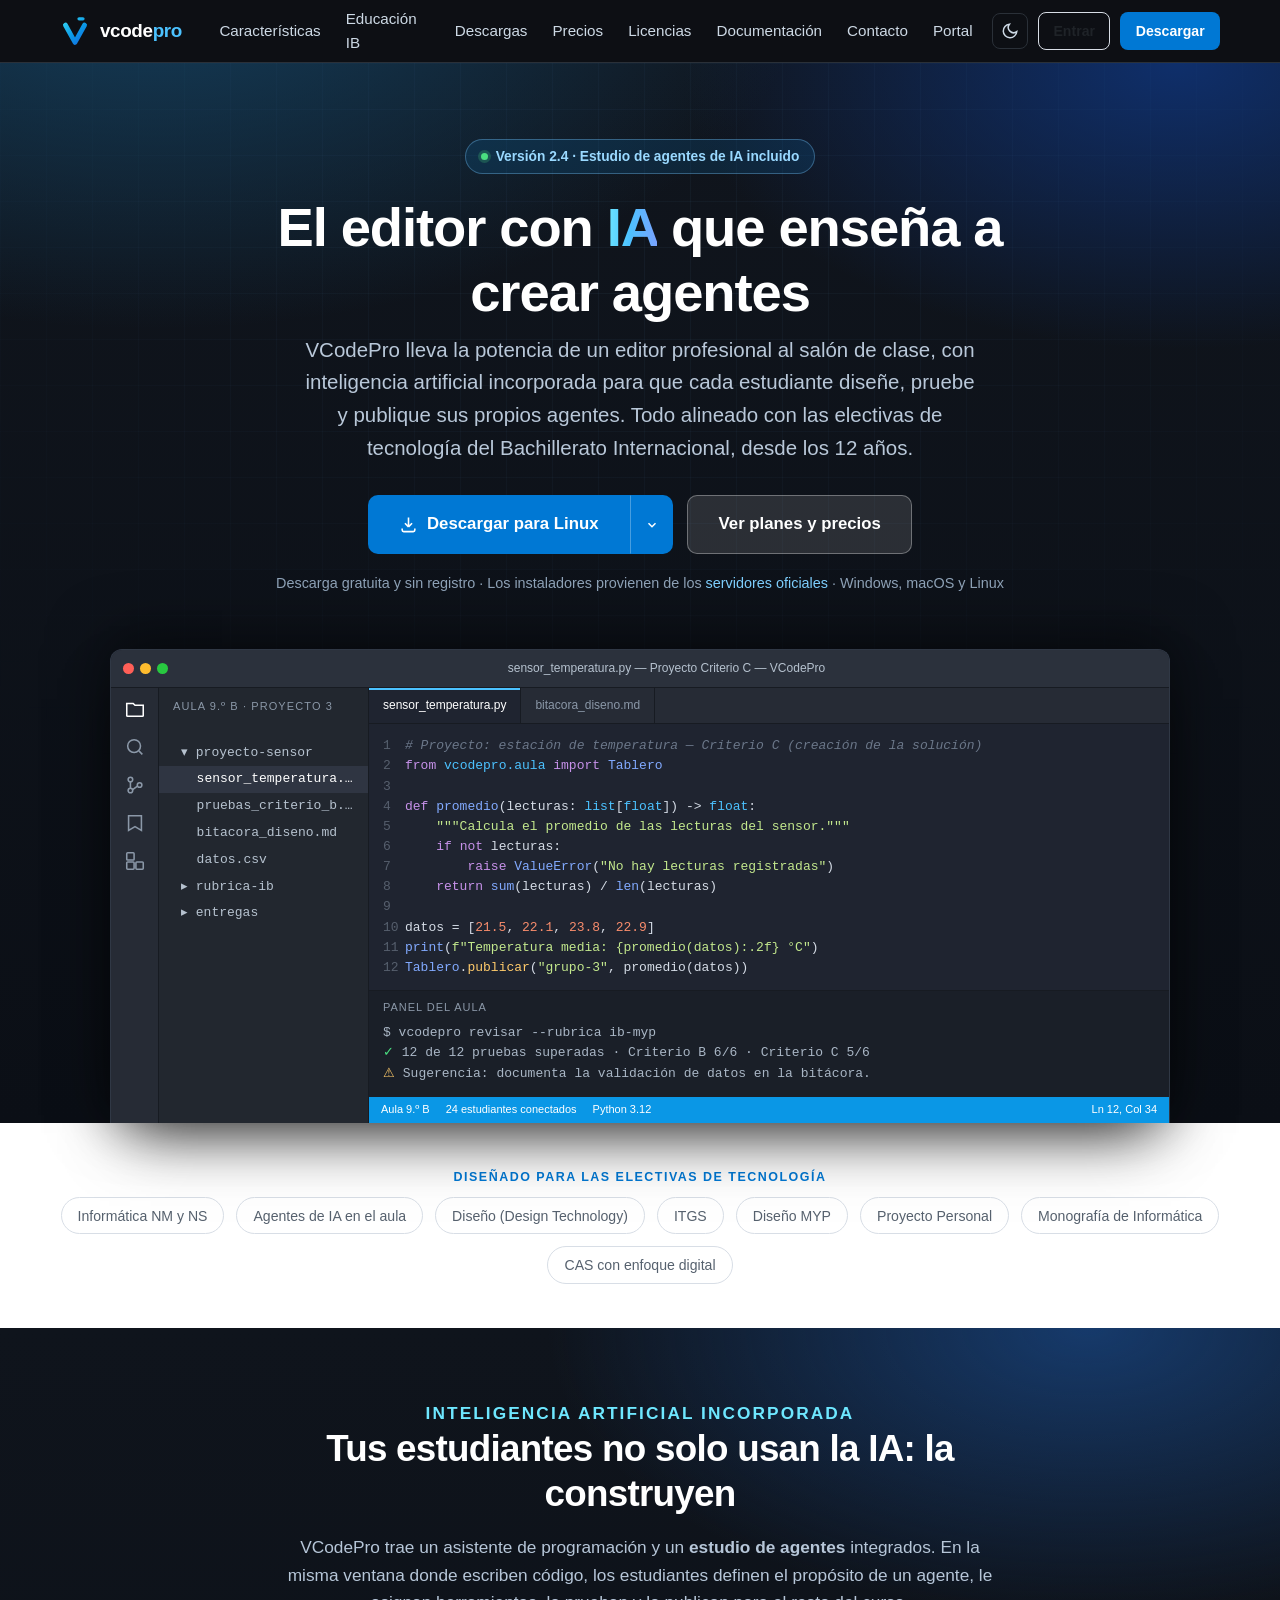
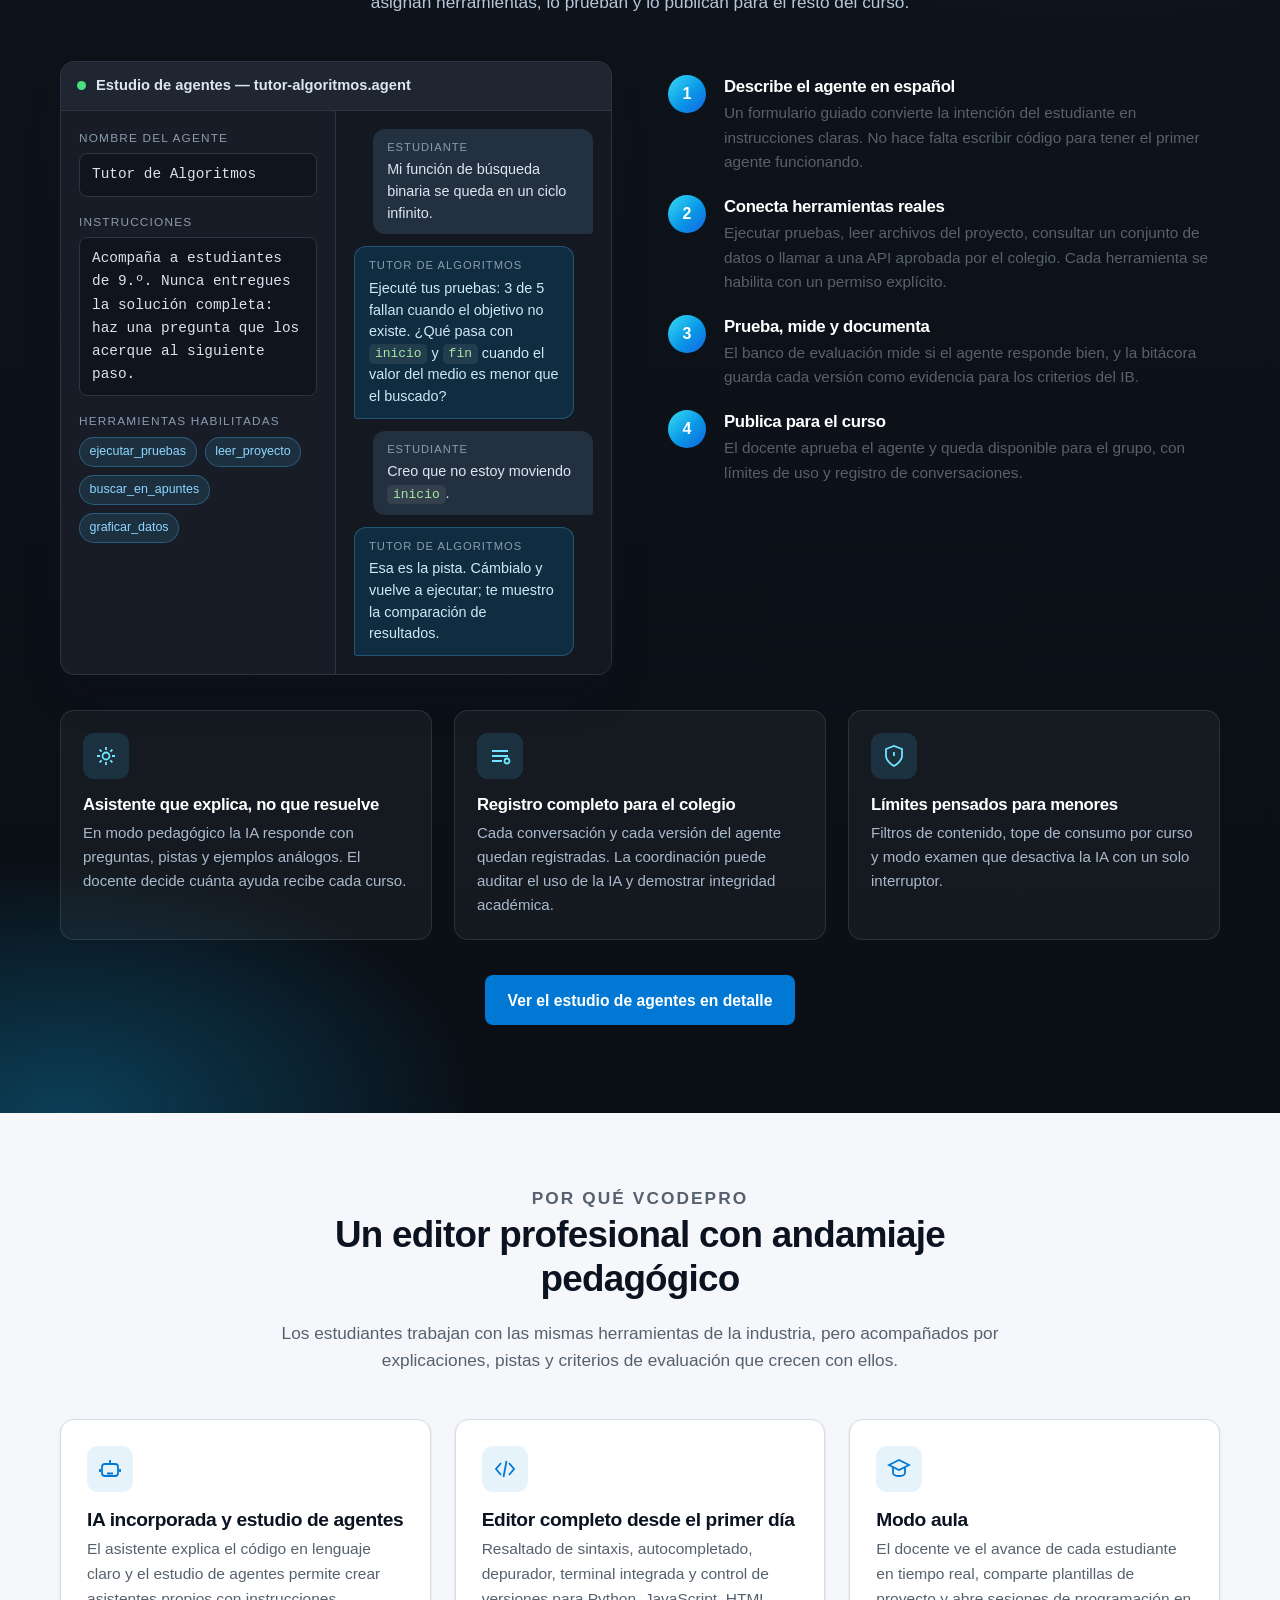
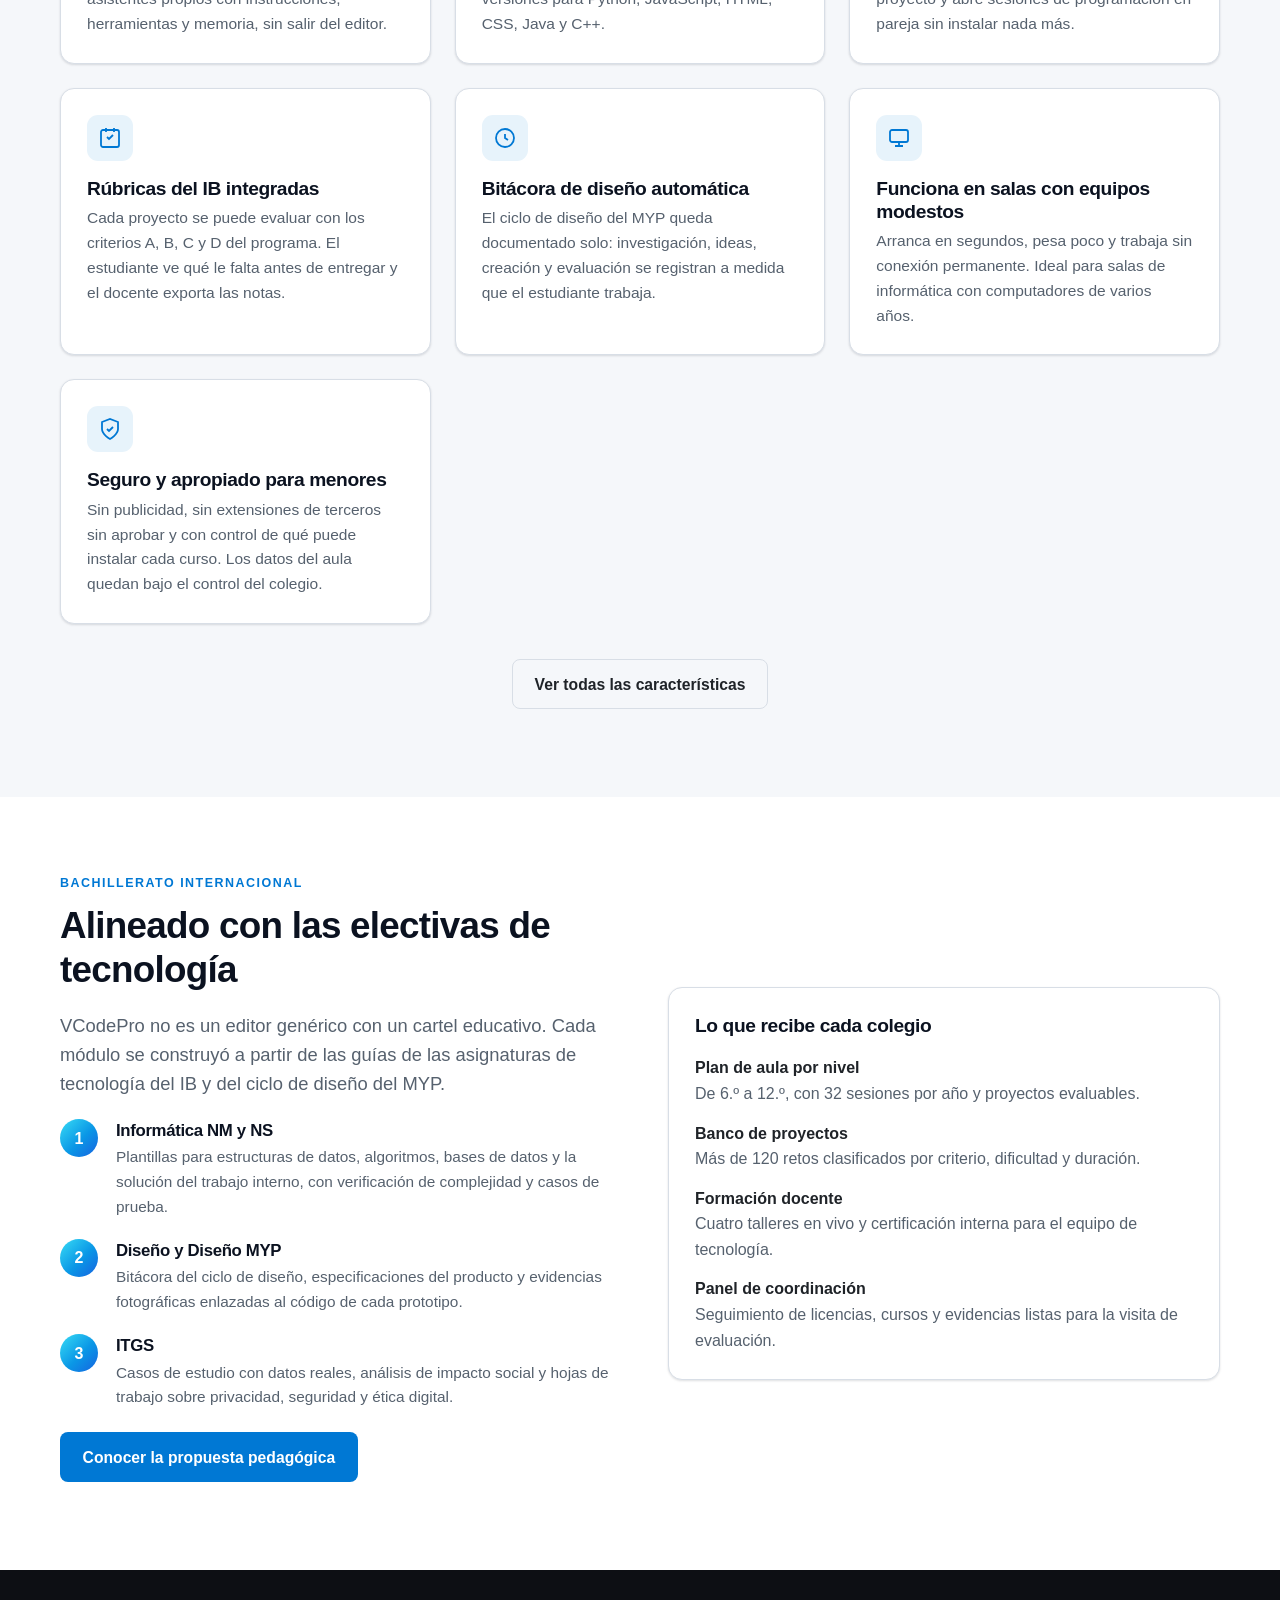
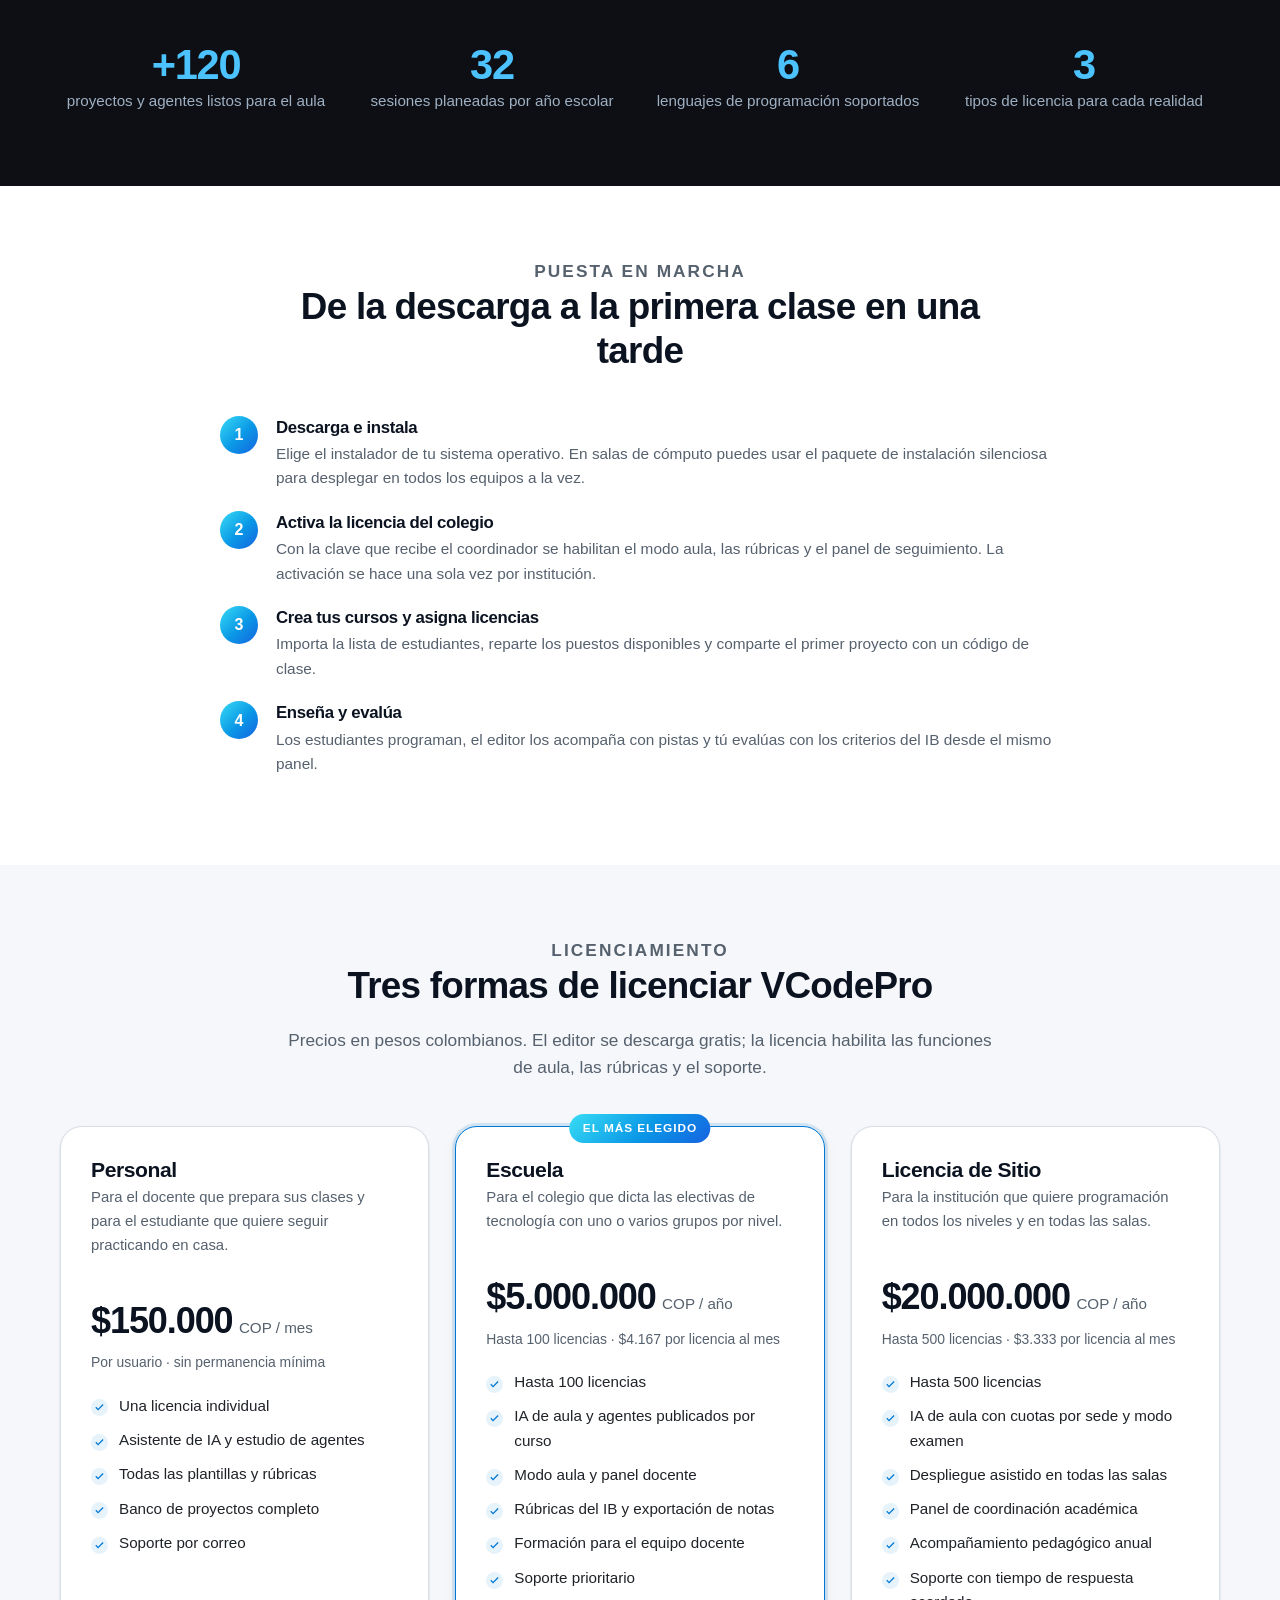
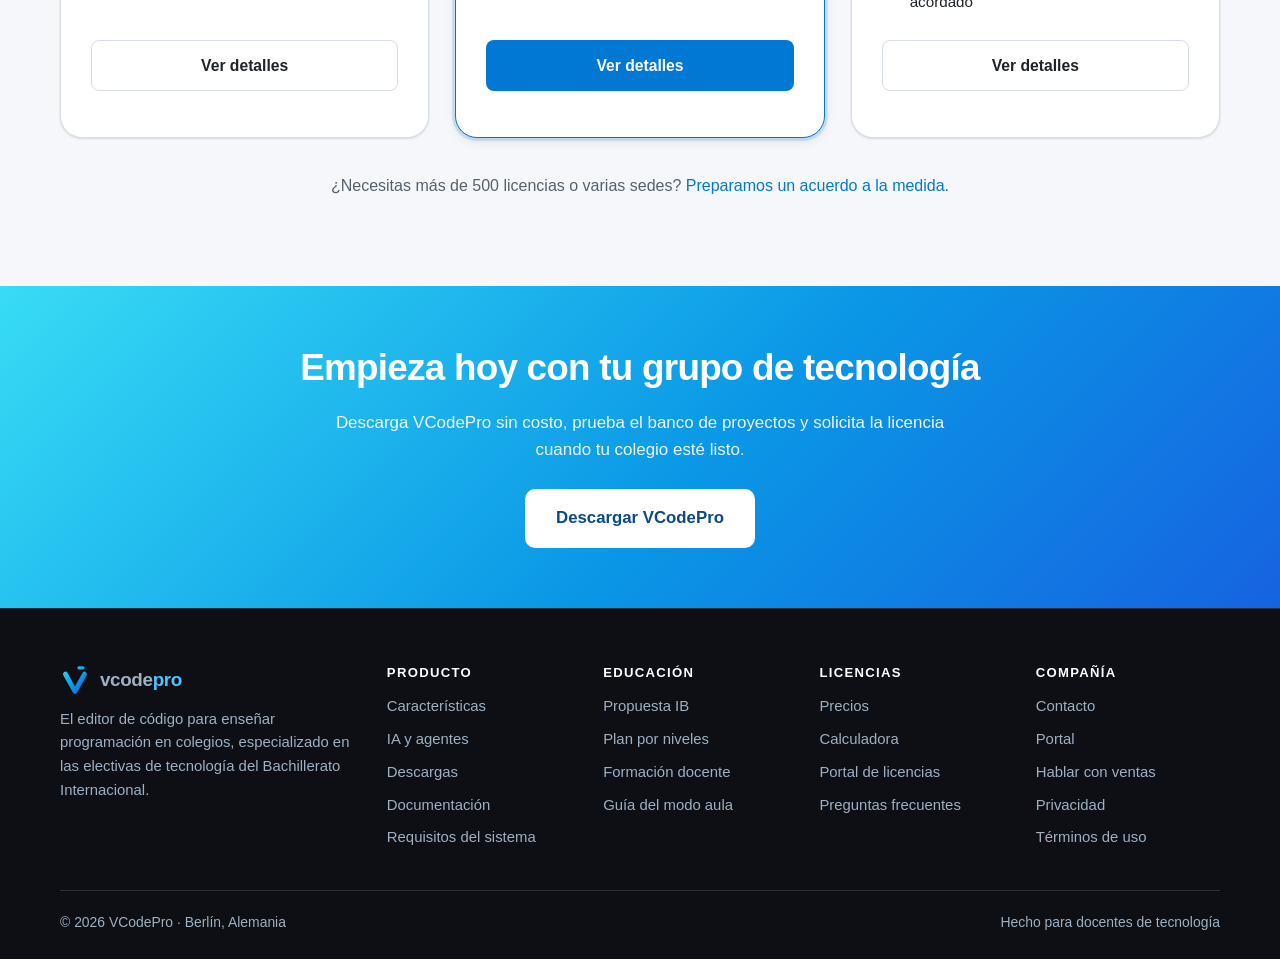
==== commit cb99c0d3: "Portal académico IB sobre PHP y MySQL Añade la capa académica completa sobre el sitio estático exist" ====
--- a/index.html
+++ b/index.html
@@ -9,22 +9,22 @@
 <meta name="author" content="VCodePro">
 <meta name="robots" content="index, follow, max-image-preview:large">
 <meta name="theme-color" content="#0d0f14">
-<link rel="canonical" href="https://www.vcodepro.co/index.html">
+<link rel="canonical" href="https://www.vcodepro.de/index.html">
 
 <meta property="og:type" content="website">
 <meta property="og:site_name" content="VCodePro">
 <meta property="og:locale" content="es_CO">
-<meta property="og:url" content="https://www.vcodepro.co/index.html">
+<meta property="og:url" content="https://www.vcodepro.de/index.html">
 <meta property="og:title" content="VCodePro · Editor de código con IA para enseñar programación">
 <meta property="og:description" content="Editor con IA incorporada para crear agentes en clase, proyectos guiados y rúbricas del Bachillerato Internacional. Descarga gratuita para Windows, macOS y Linux.">
-<meta property="og:image" content="https://www.vcodepro.co/assets/img/og-image.png">
+<meta property="og:image" content="https://www.vcodepro.de/assets/img/og-image.png">
 <meta property="og:image:width" content="1200">
 <meta property="og:image:height" content="630">
 <meta property="og:image:alt" content="Logotipo de VCodePro sobre un fondo oscuro">
 <meta name="twitter:card" content="summary_large_image">
 <meta name="twitter:title" content="VCodePro · Editor de código con IA para enseñar programación">
 <meta name="twitter:description" content="Editor de código con IA para crear agentes, pensado para las electivas de tecnología del Bachillerato Internacional. Licencias Personal, Escuela y de Sitio.">
-<meta name="twitter:image" content="https://www.vcodepro.co/assets/img/og-image.png">
+<meta name="twitter:image" content="https://www.vcodepro.de/assets/img/og-image.png">
 
 <link rel="icon" href="assets/img/favicon.svg" type="image/svg+xml">
 <link rel="alternate icon" href="assets/img/favicon.ico" sizes="any">
@@ -48,11 +48,11 @@
   "@graph": [
     {
       "@type": "Organization",
-      "@id": "https://www.vcodepro.co/#organizacion",
+      "@id": "https://www.vcodepro.de/#organizacion",
       "name": "VCodePro",
-      "url": "https://www.vcodepro.co/",
-      "logo": "https://www.vcodepro.co/assets/img/icon-512.png",
-      "email": "licencias@vcodepro.co",
+      "url": "https://www.vcodepro.de/",
+      "logo": "https://www.vcodepro.de/assets/img/icon-512.png",
+      "email": "licencias@vcodepro.de",
       "address": {
         "@type": "PostalAddress",
         "addressLocality": "Berlín",
@@ -63,11 +63,11 @@
     },
     {
       "@type": "WebSite",
-      "@id": "https://www.vcodepro.co/#sitio",
-      "url": "https://www.vcodepro.co/",
+      "@id": "https://www.vcodepro.de/#sitio",
+      "url": "https://www.vcodepro.de/",
       "name": "VCodePro",
       "inLanguage": "es-CO",
-      "publisher": { "@id": "https://www.vcodepro.co/#organizacion" }
+      "publisher": { "@id": "https://www.vcodepro.de/#organizacion" }
     },
     {
       "@type": "SoftwareApplication",
@@ -75,8 +75,8 @@
       "applicationCategory": "DeveloperApplication",
       "applicationSubCategory": "Editor de código educativo",
       "operatingSystem": "Windows 10, Windows 11, macOS 11+, Linux",
-      "url": "https://www.vcodepro.co/",
-      "downloadUrl": "https://www.vcodepro.co/descargas.html",
+      "url": "https://www.vcodepro.de/",
+      "downloadUrl": "https://www.vcodepro.de/descargas.html",
       "inLanguage": "es",
       "audience": {
         "@type": "EducationalAudience",
@@ -91,7 +91,7 @@
         "Bitácora automática del ciclo de diseño",
         "Soporte para Python, JavaScript, HTML, CSS, Java y C++"
       ],
-      "publisher": { "@id": "https://www.vcodepro.co/#organizacion" },
+      "publisher": { "@id": "https://www.vcodepro.de/#organizacion" },
       "offers": [
         {
           "@type": "Offer",
@@ -99,7 +99,7 @@
           "price": "150000",
           "priceCurrency": "COP",
           "description": "Por usuario, facturación mensual.",
-          "url": "https://www.vcodepro.co/precios.html"
+          "url": "https://www.vcodepro.de/precios.html"
         },
         {
           "@type": "Offer",
@@ -107,7 +107,7 @@
           "price": "5000000",
           "priceCurrency": "COP",
           "description": "Hasta 100 licencias, facturación anual.",
-          "url": "https://www.vcodepro.co/precios.html"
+          "url": "https://www.vcodepro.de/precios.html"
         },
         {
           "@type": "Offer",
@@ -115,7 +115,7 @@
           "price": "20000000",
           "priceCurrency": "COP",
           "description": "Hasta 500 licencias, facturación anual.",
-          "url": "https://www.vcodepro.co/precios.html"
+          "url": "https://www.vcodepro.de/precios.html"
         }
       ]
     }
@@ -141,6 +141,7 @@
         <li><a href="licencias.html">Licencias</a></li>
         <li><a href="documentacion.html">Documentación</a></li>
         <li><a href="contacto.html">Contacto</a></li>
+        <li><a href="portal/">Portal</a></li>
       </ul>
     </nav>
     <div class="nav-actions">
@@ -148,6 +149,7 @@
         <svg class="icon-moon" width="18" height="18" viewBox="0 0 24 24" fill="none" stroke="currentColor" stroke-width="2" aria-hidden="true"><path d="M21 12.8A9 9 0 1 1 11.2 3a7 7 0 0 0 9.8 9.8z"/></svg>
         <svg class="icon-sun" width="18" height="18" viewBox="0 0 24 24" fill="none" stroke="currentColor" stroke-width="2" aria-hidden="true"><circle cx="12" cy="12" r="4"/><path d="M12 2v2m0 16v2M4.9 4.9l1.4 1.4m11.4 11.4 1.4 1.4M2 12h2m16 0h2M4.9 19.1l1.4-1.4M17.7 6.3l1.4-1.4"/></svg>
       </button>
+      <a class="btn btn-sm btn-ghost" href="portal/login.php">Entrar</a>
       <a class="btn btn-sm" href="descargas.html">Descargar</a>
       <button class="nav-toggle" type="button" id="nav-toggle" aria-expanded="false" aria-controls="nav-links" aria-label="Abrir el menú de navegación"><span></span></button>
     </div>
@@ -657,6 +659,7 @@
         <h4>Compañía</h4>
         <ul>
           <li><a href="contacto.html">Contacto</a></li>
+        <li><a href="portal/">Portal</a></li>
           <li><a href="contacto.html#ventas">Hablar con ventas</a></li>
           <li><a href="privacidad.html">Privacidad</a></li>
           <li><a href="privacidad.html#terminos">Términos de uso</a></li>
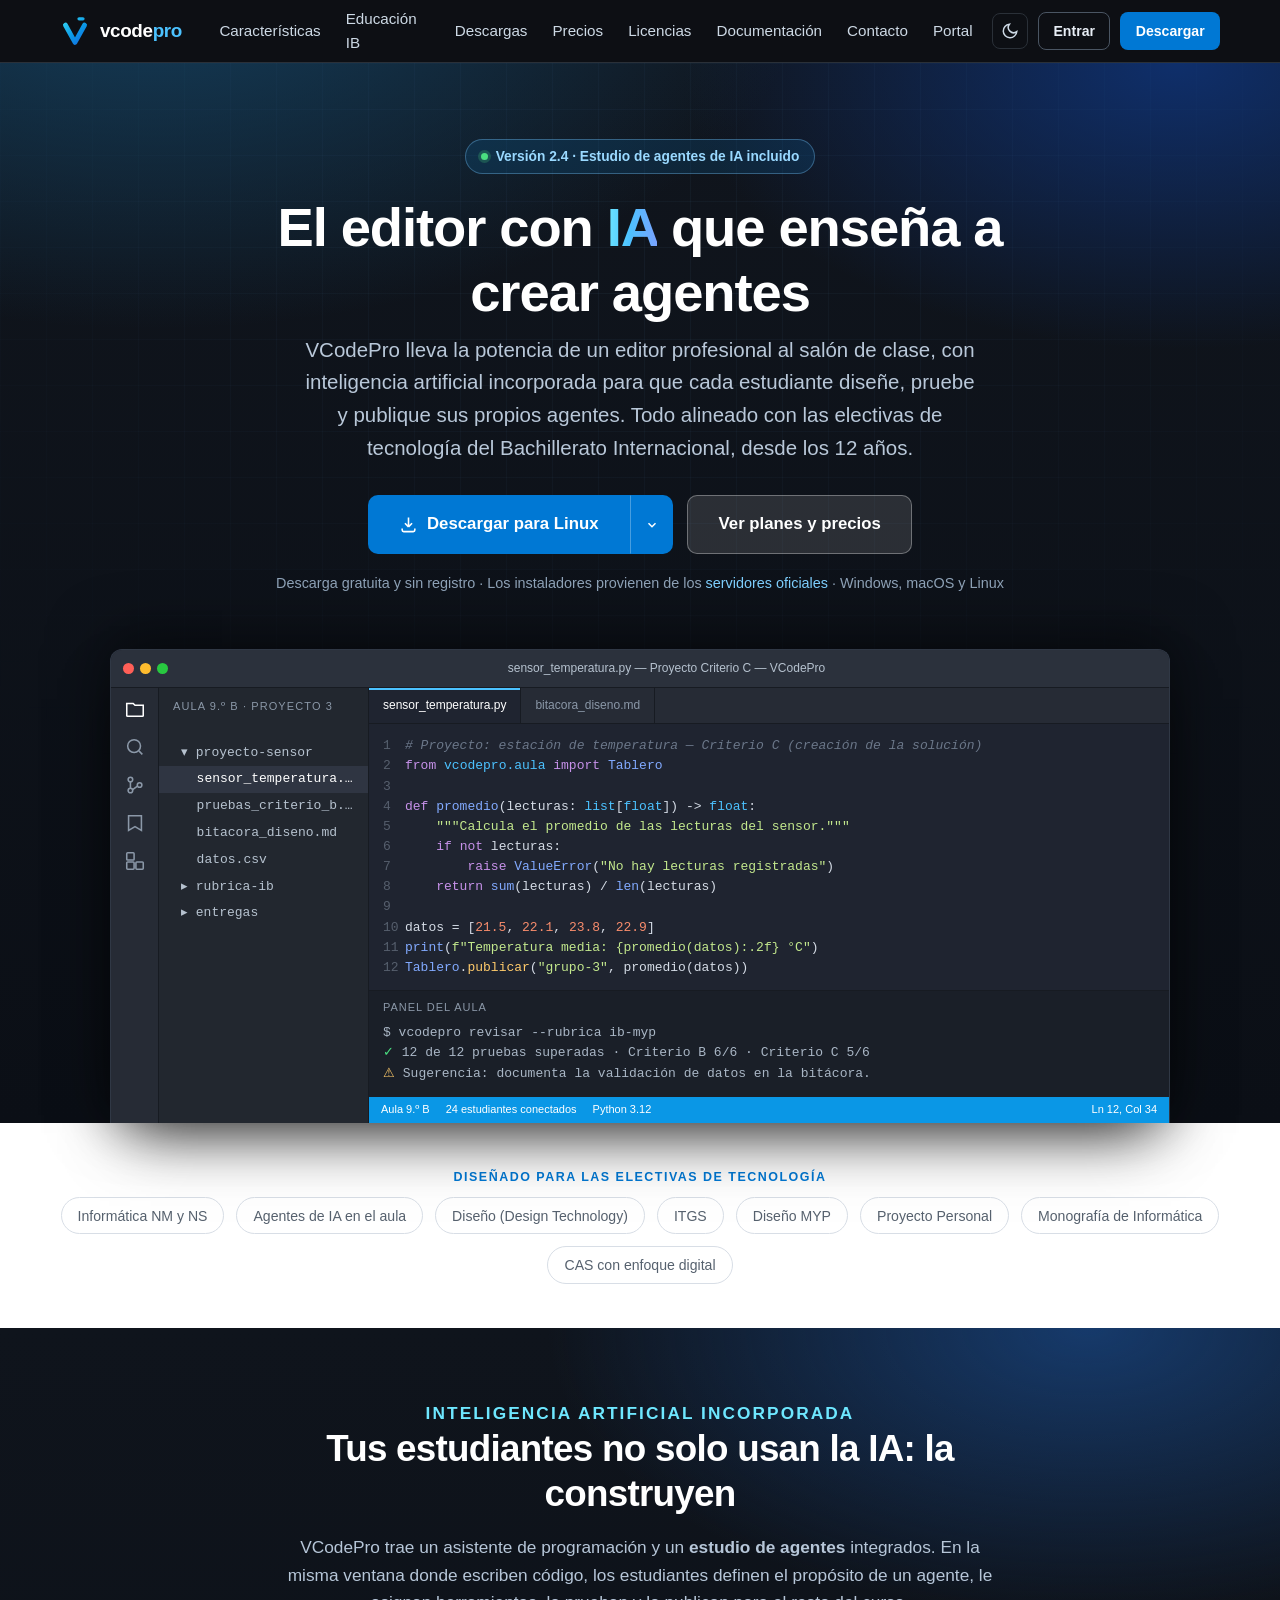
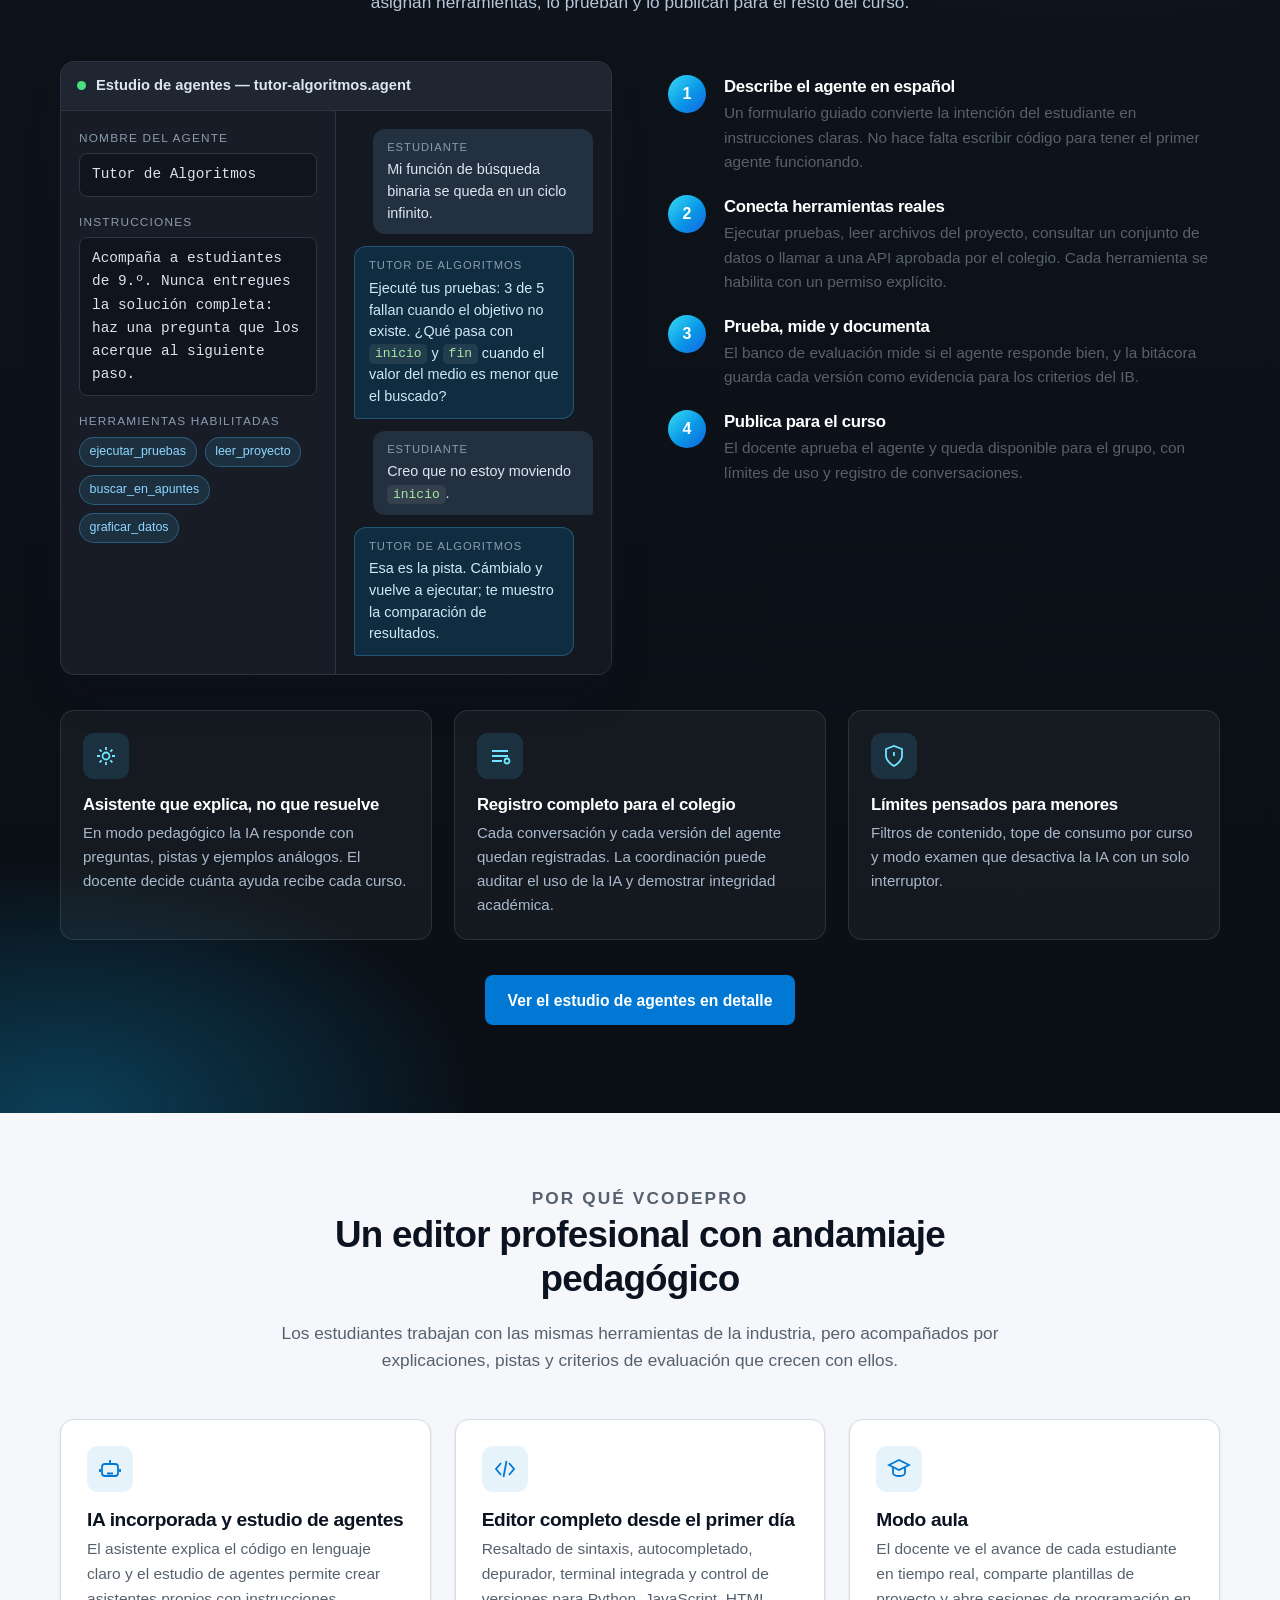
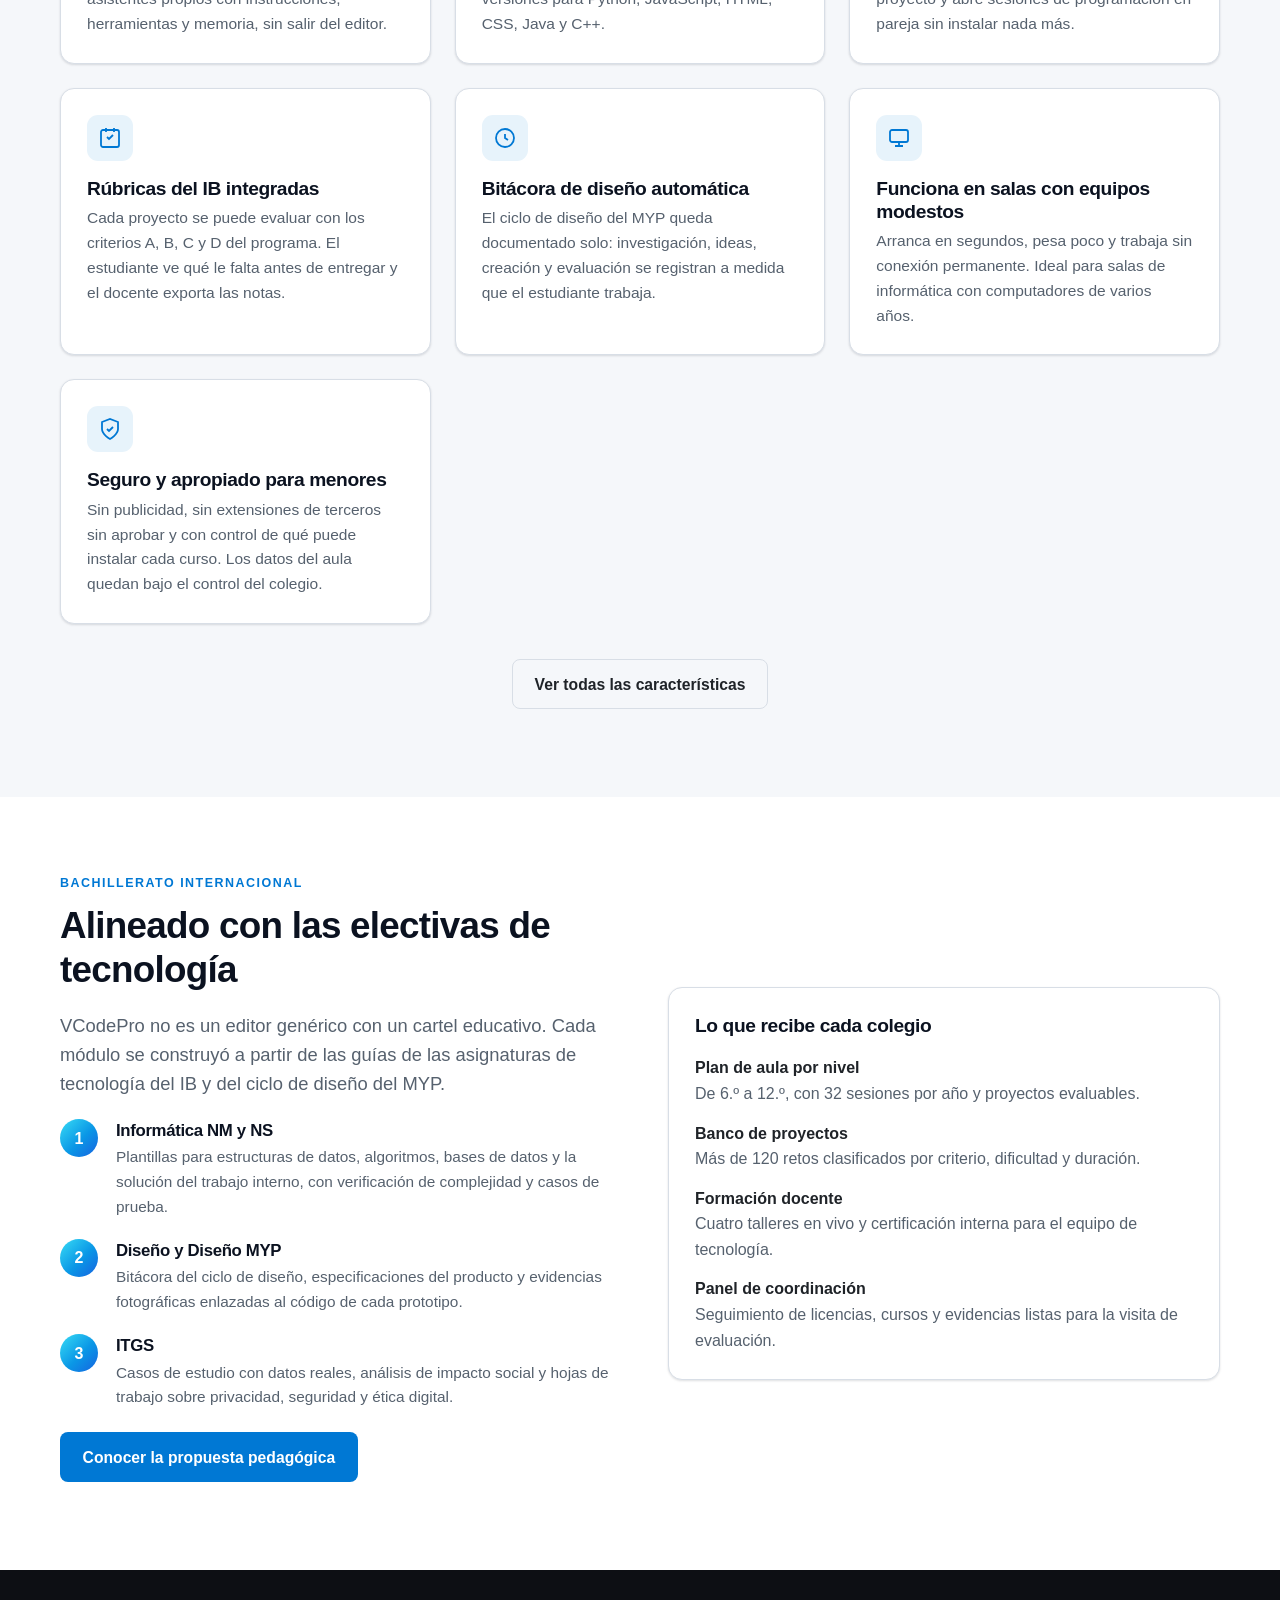
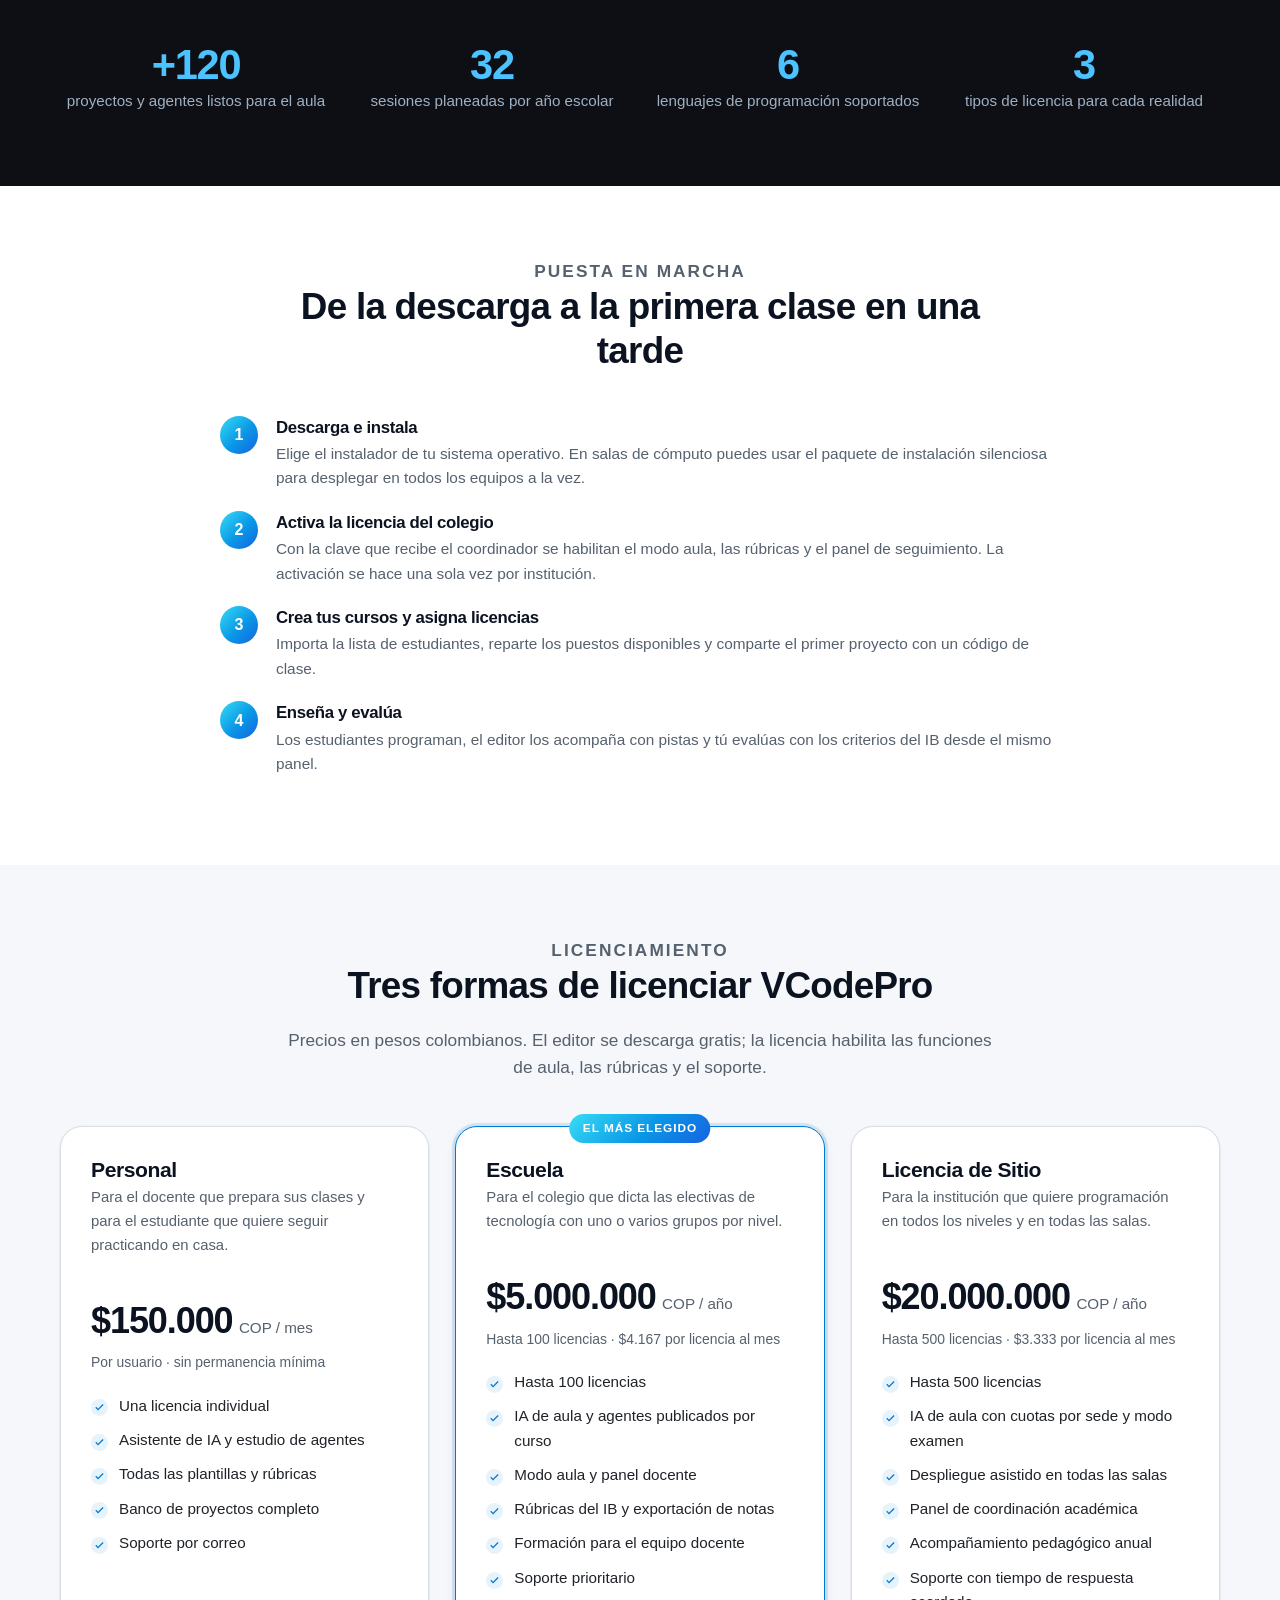
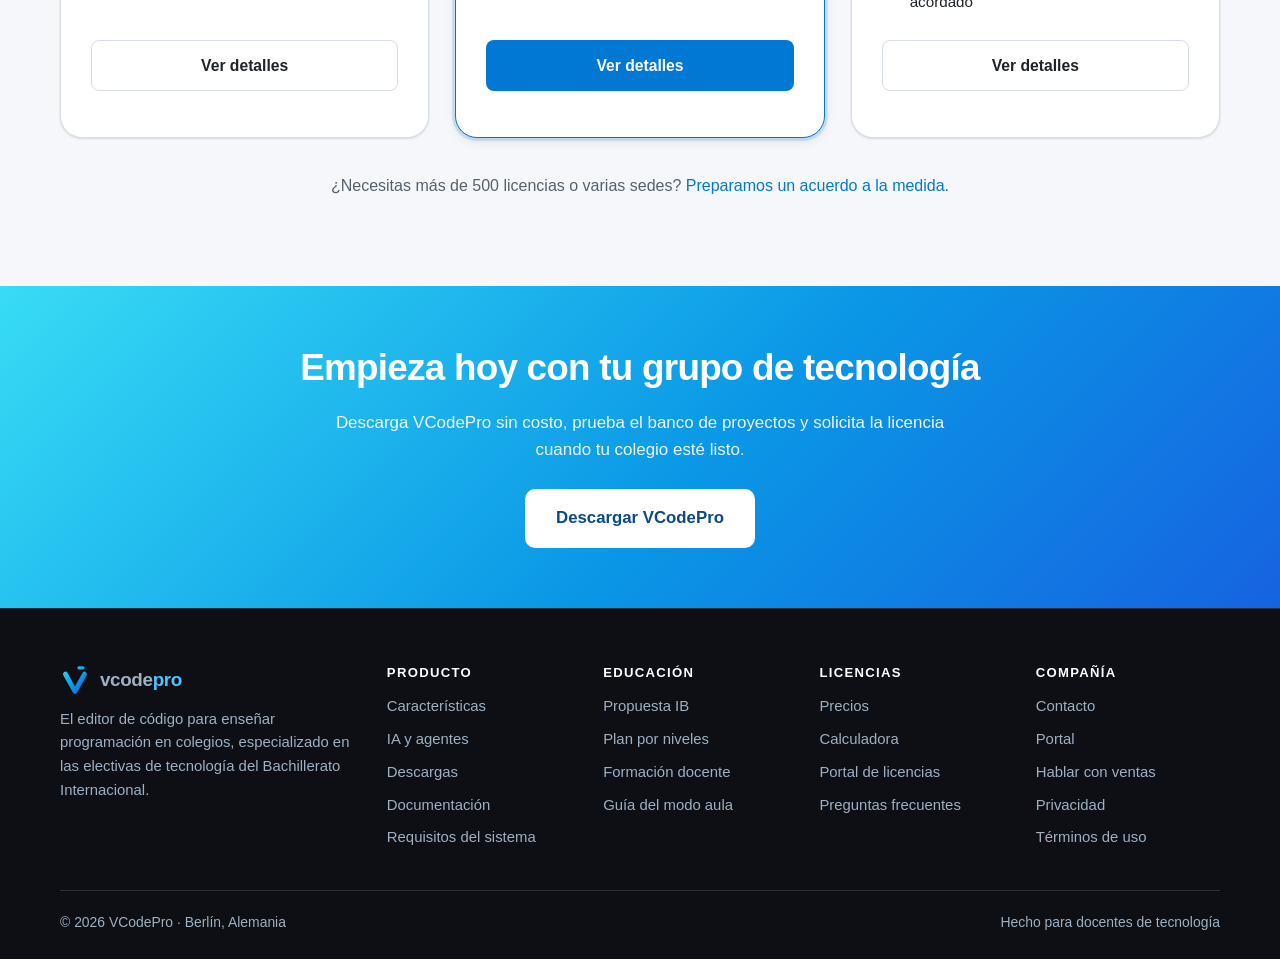
==== commit 1e28eea6: "Cobro con Mercado Pago revisado a fondo, precios desde el administrador y cotización en PDF - Una so" ====
--- a/index.html
+++ b/index.html
@@ -548,10 +548,10 @@
       </div>
 
       <div class="price-grid">
-        <article class="plan reveal">
-          <h3>Personal</h3>
+        <article class="plan reveal" data-plan="personal">
+          <h3 data-plan-nombre>Personal</h3>
           <p class="who">Para el docente que prepara sus clases y para el estudiante que quiere seguir practicando en casa.</p>
-          <p class="price"><b>$150.000</b> <em>COP / mes</em></p>
+          <p class="price"><b data-plan-precio>$150.000</b> <em data-plan-periodo>COP / mes</em></p>
           <p class="price-note">Por usuario · sin permanencia mínima</p>
           <ul>
             <li>Una licencia individual</li>
@@ -563,14 +563,14 @@
           <p class="cta"><a class="btn btn-ghost btn-block" href="precios.html#personal">Ver detalles</a></p>
         </article>
 
-        <article class="plan featured reveal">
+        <article class="plan featured reveal" data-plan="escuela">
           <span class="tag">El más elegido</span>
-          <h3>Escuela</h3>
+          <h3 data-plan-nombre>Escuela</h3>
           <p class="who">Para el colegio que dicta las electivas de tecnología con uno o varios grupos por nivel.</p>
-          <p class="price"><b>$5.000.000</b> <em>COP / año</em></p>
-          <p class="price-note">Hasta 100 licencias · $4.167 por licencia al mes</p>
+          <p class="price"><b data-plan-precio>$5.000.000</b> <em data-plan-periodo>COP / año</em></p>
+          <p class="price-note">Hasta <span data-plan-cupo>100</span> licencias · <span data-plan-unitario>$4.167</span> por licencia al mes</p>
           <ul>
-            <li>Hasta 100 licencias</li>
+            <li>Hasta <span data-plan-cupo>100</span> licencias</li>
             <li>IA de aula y agentes publicados por curso</li>
             <li>Modo aula y panel docente</li>
             <li>Rúbricas del IB y exportación de notas</li>
@@ -580,13 +580,13 @@
           <p class="cta"><a class="btn btn-block" href="precios.html#escuela">Ver detalles</a></p>
         </article>
 
-        <article class="plan reveal">
-          <h3>Licencia de Sitio</h3>
+        <article class="plan reveal" data-plan="sitio">
+          <h3 data-plan-nombre>Licencia de Sitio</h3>
           <p class="who">Para la institución que quiere programación en todos los niveles y en todas las salas.</p>
-          <p class="price"><b>$20.000.000</b> <em>COP / año</em></p>
-          <p class="price-note">Hasta 500 licencias · $3.333 por licencia al mes</p>
+          <p class="price"><b data-plan-precio>$20.000.000</b> <em data-plan-periodo>COP / año</em></p>
+          <p class="price-note">Hasta <span data-plan-cupo>500</span> licencias · <span data-plan-unitario>$3.333</span> por licencia al mes</p>
           <ul>
-            <li>Hasta 500 licencias</li>
+            <li>Hasta <span data-plan-cupo>500</span> licencias</li>
             <li>IA de aula con cuotas por sede y modo examen</li>
             <li>Despliegue asistido en todas las salas</li>
             <li>Panel de coordinación académica</li>
@@ -675,5 +675,6 @@
 </footer>
 
 <script src="assets/js/main.js"></script>
+<script src="assets/js/planes.js"></script>
 </body>
 </html>
--- a/assets/css/styles.css
+++ b/assets/css/styles.css
@@ -186,6 +186,12 @@
 .nav-links a:hover, .nav-links a:focus-visible { background: rgba(255, 255, 255, .09); color: #fff; text-decoration: none; }
 .nav-links a[aria-current="page"] { color: #fff; background: rgba(76, 194, 255, .16); box-shadow: inset 0 -2px 0 var(--accent); }
 .nav-actions { display: flex; align-items: center; gap: 10px; }
+/* La cabecera es oscura en los dos temas, así que sus botones no pueden
+   heredar los colores del tema: en modo claro, .btn-ghost pintaba texto casi
+   negro sobre fondo casi negro y «Entrar» desaparecía. */
+.site-header .btn-ghost { background: transparent; color: #e8eef6; border-color: #4a5563; }
+.site-header .btn-ghost:hover,
+.site-header .btn-ghost:focus-visible { background: rgba(255, 255, 255, .09); color: #fff; border-color: #8a97a6; }
 
 .theme-toggle {
   display: inline-grid; place-items: center; width: 36px; height: 36px; border-radius: 8px;
@@ -653,3 +659,17 @@
   *, *::before, *::after { animation-duration: .01ms !important; transition-duration: .01ms !important; scroll-behavior: auto !important; }
   .reveal { opacity: 1; transform: none; }
 }
+
+/* ---------- Ingreso con Microsoft ---------- */
+/* Separador entre la contraseña de siempre y el acceso institucional. */
+.auth-o { display: flex; align-items: center; gap: 12px; margin: 1.1rem 0 .9rem; }
+.auth-o::before, .auth-o::after { content: ""; flex: 1; height: 1px; background: var(--border); }
+.auth-o span { font-size: .78rem; text-transform: uppercase; letter-spacing: .08em; color: var(--muted); }
+
+.btn-ms {
+  display: flex; align-items: center; justify-content: center; gap: 10px;
+  background: var(--bg-elev); color: var(--text-strong);
+  border: 1px solid var(--border); font-weight: 600;
+}
+.btn-ms:hover { background: var(--bg-alt); border-color: var(--muted); text-decoration: none; }
+.btn-ms svg { flex: none; }
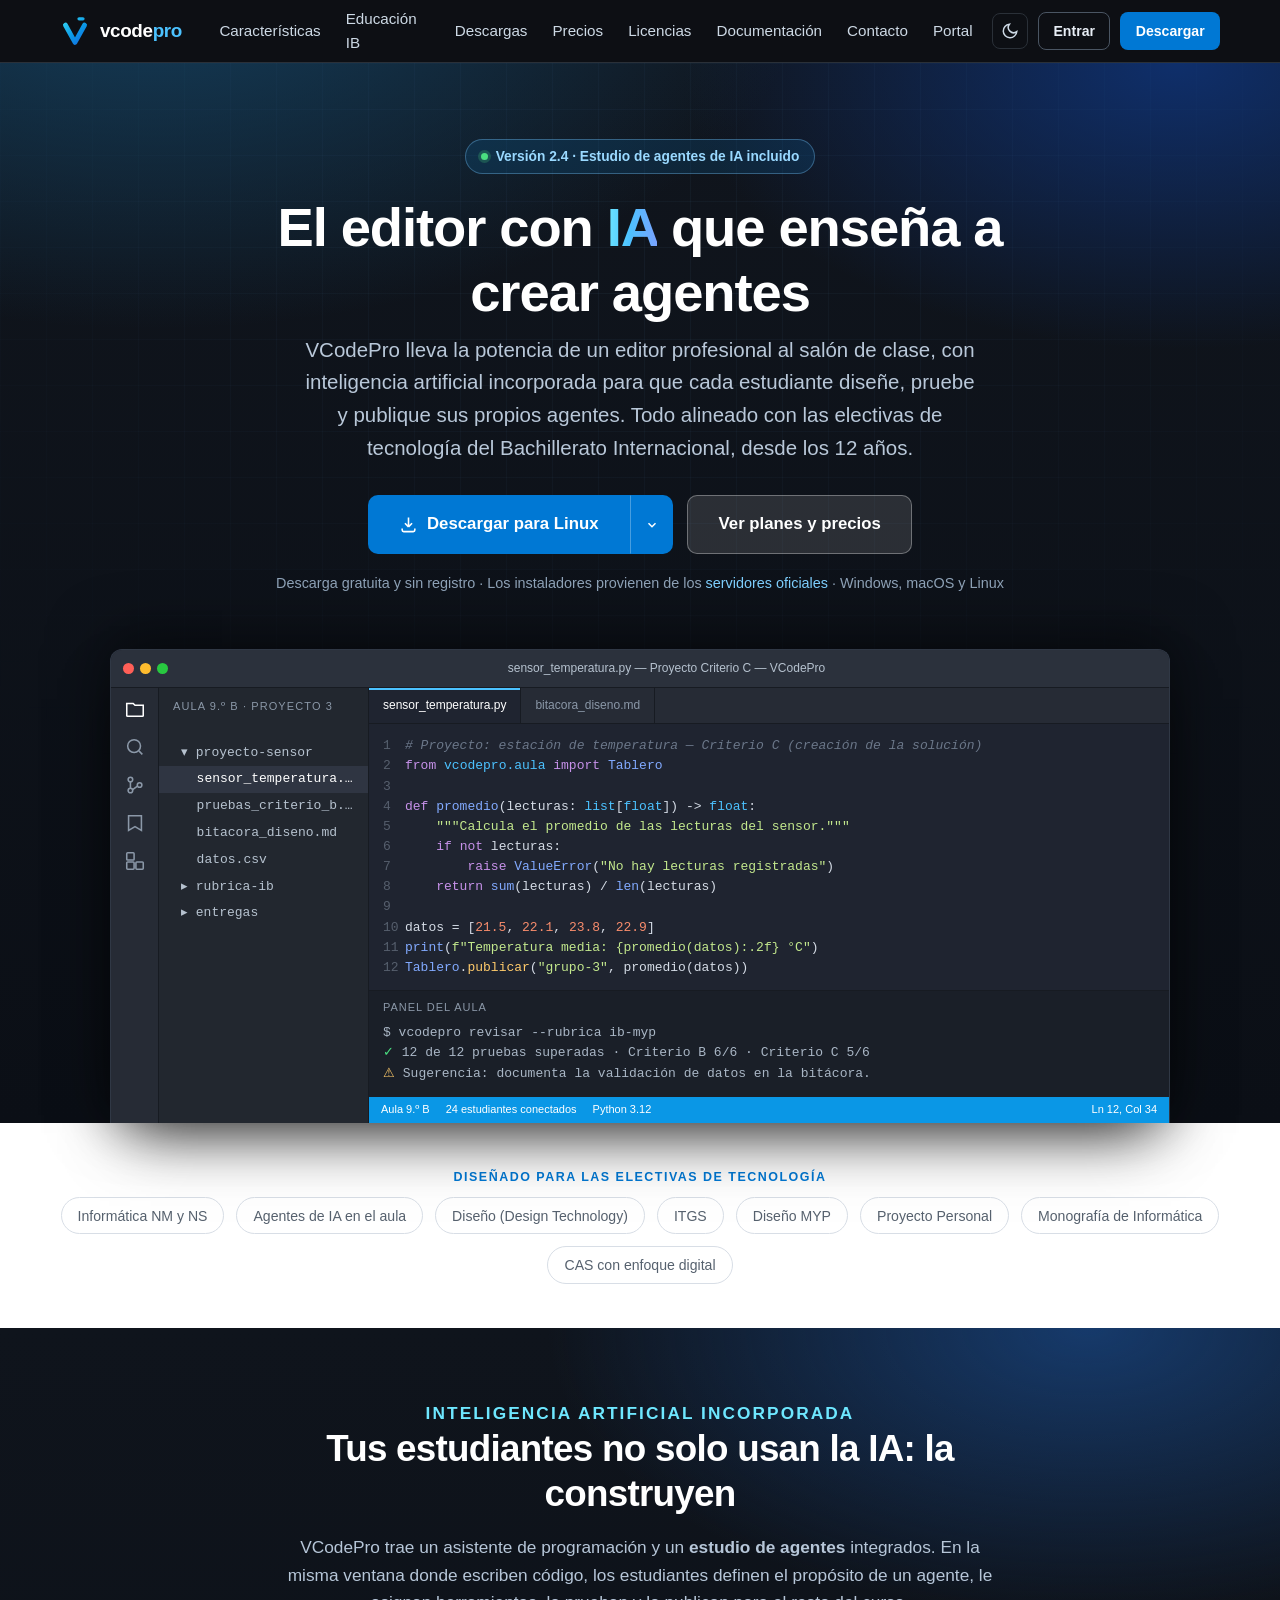
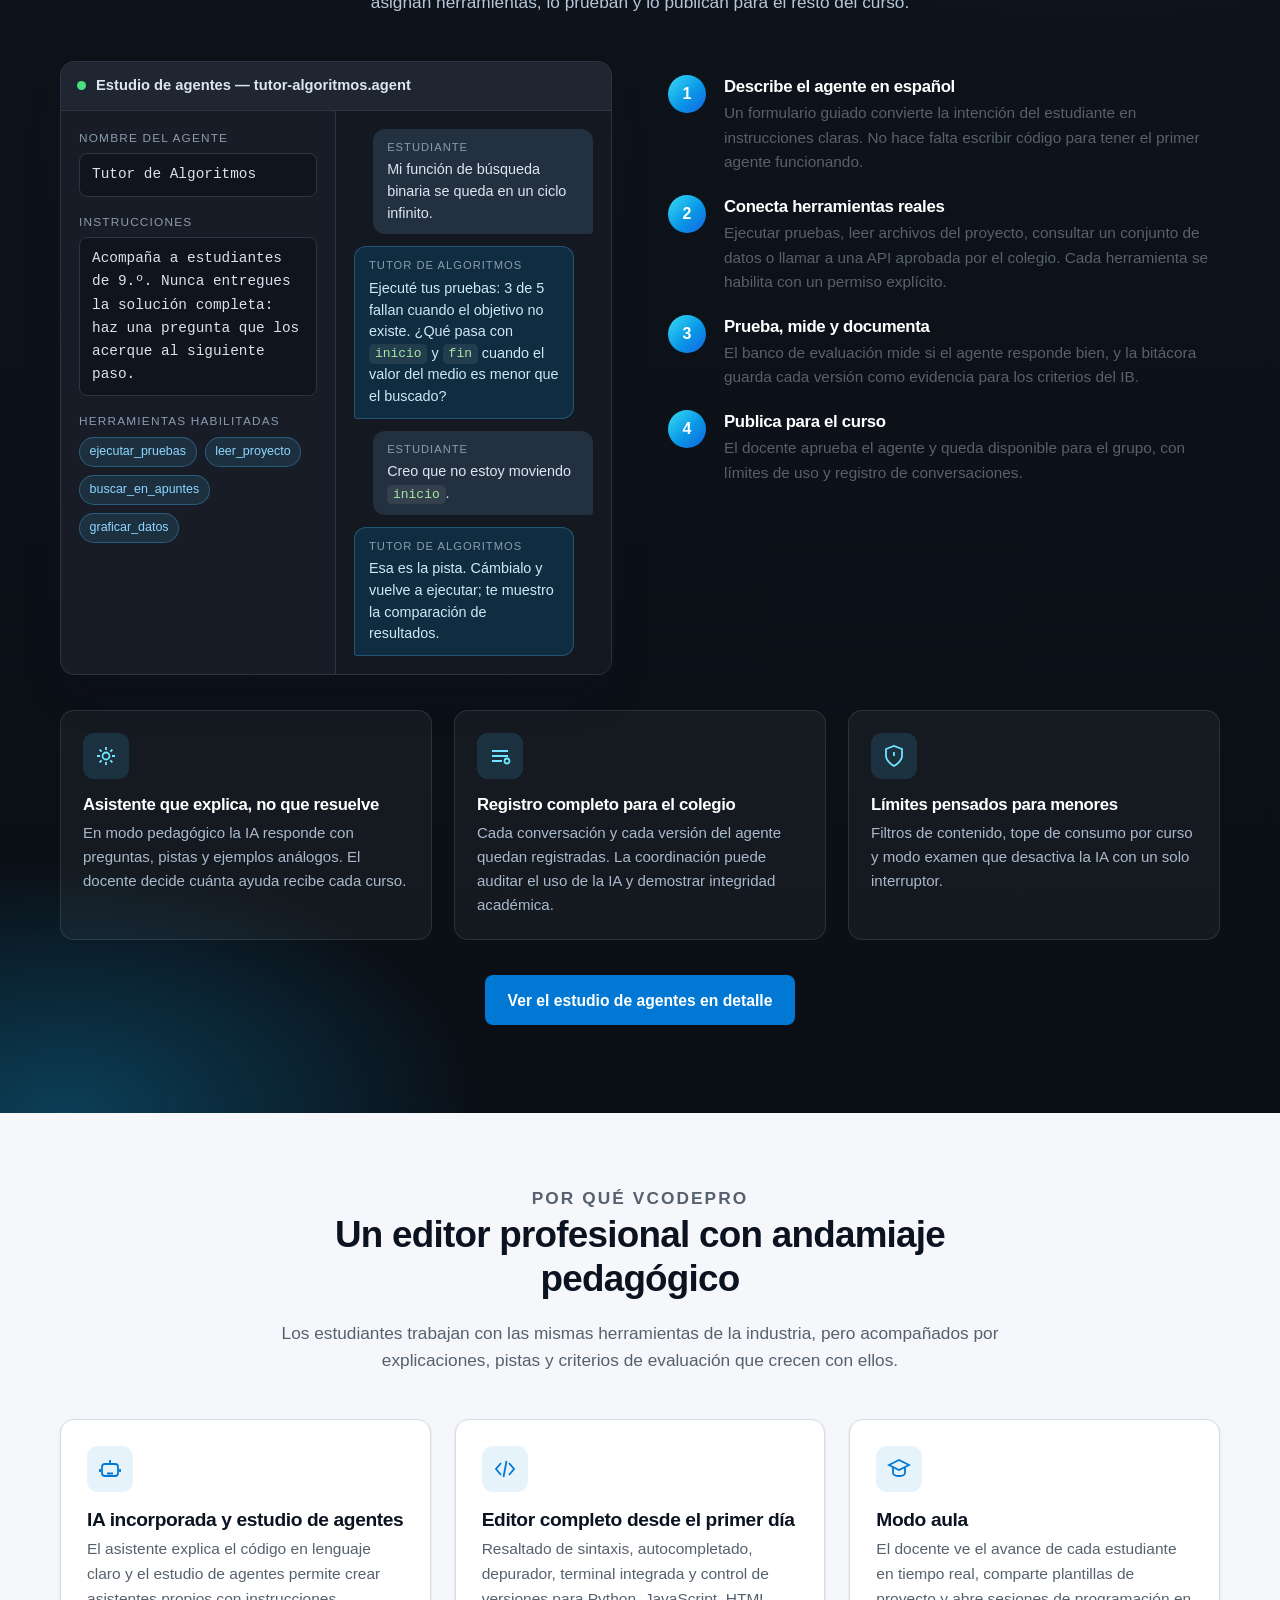
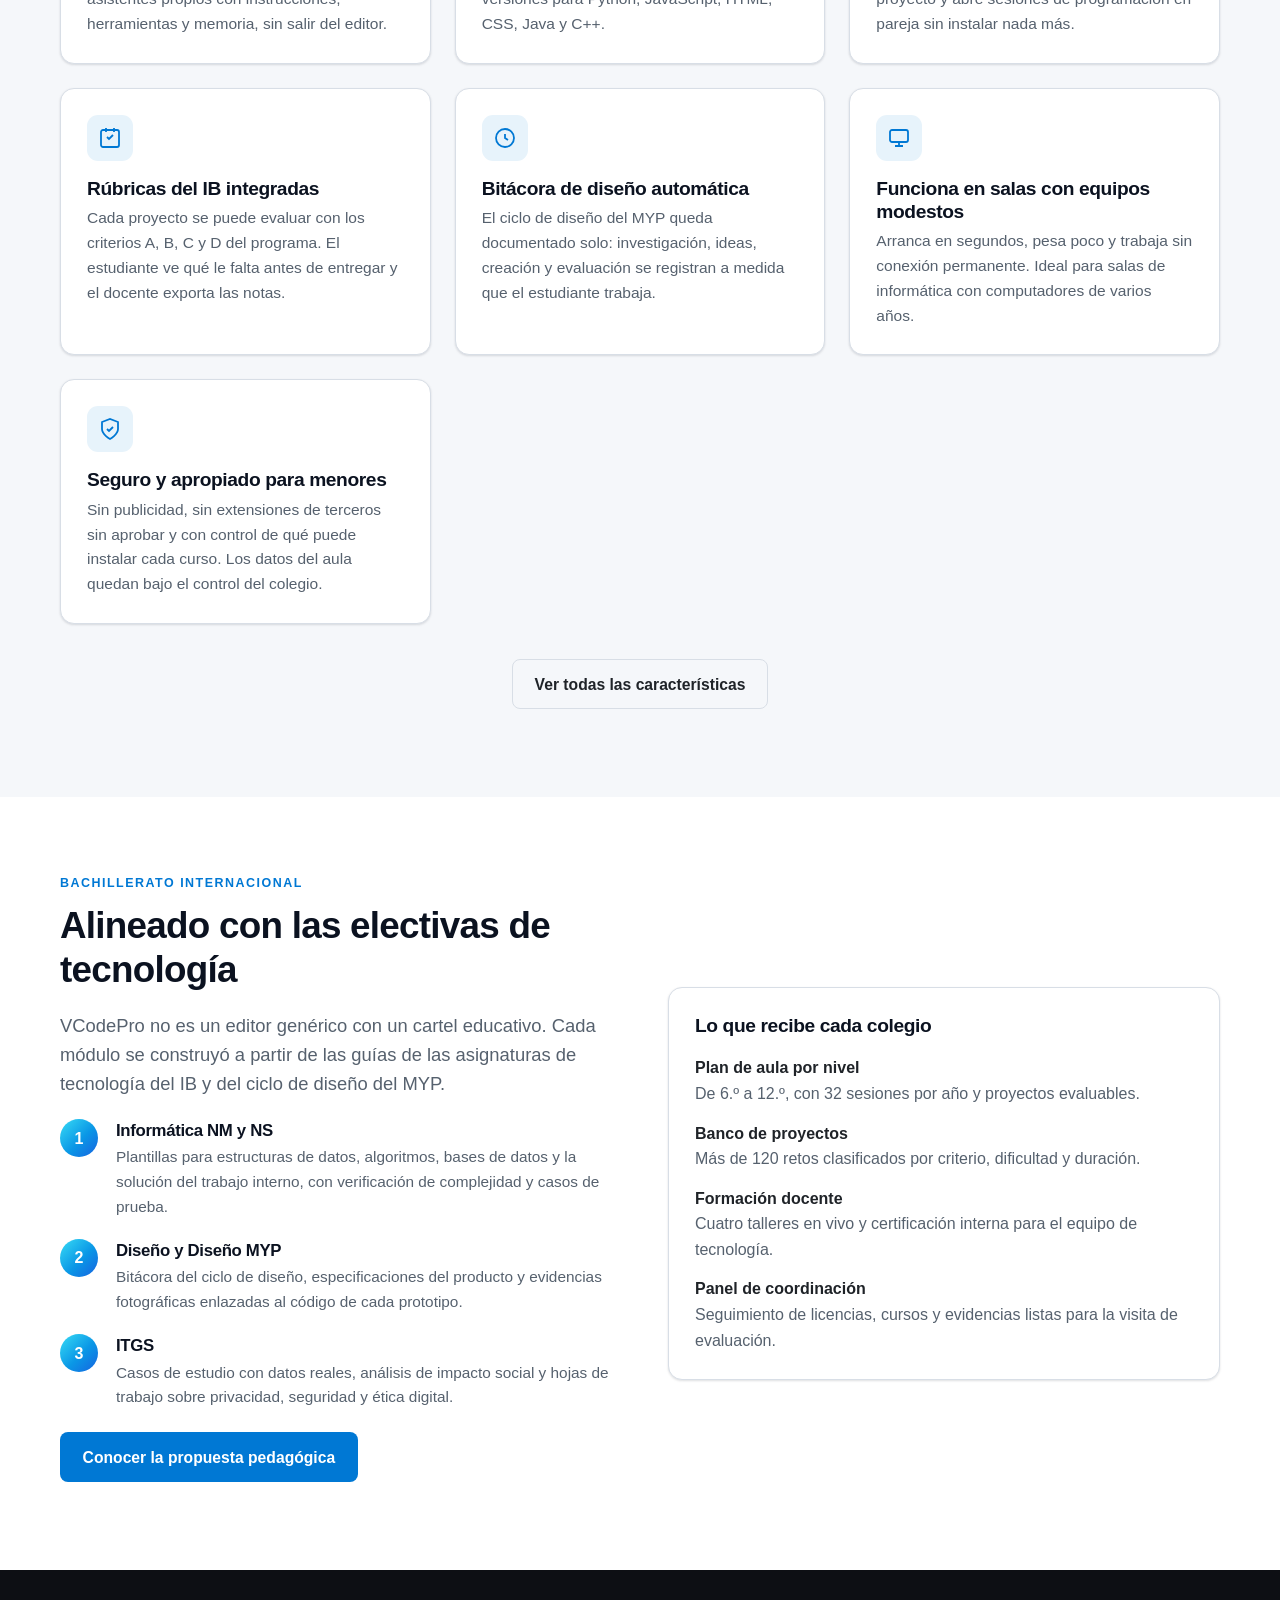
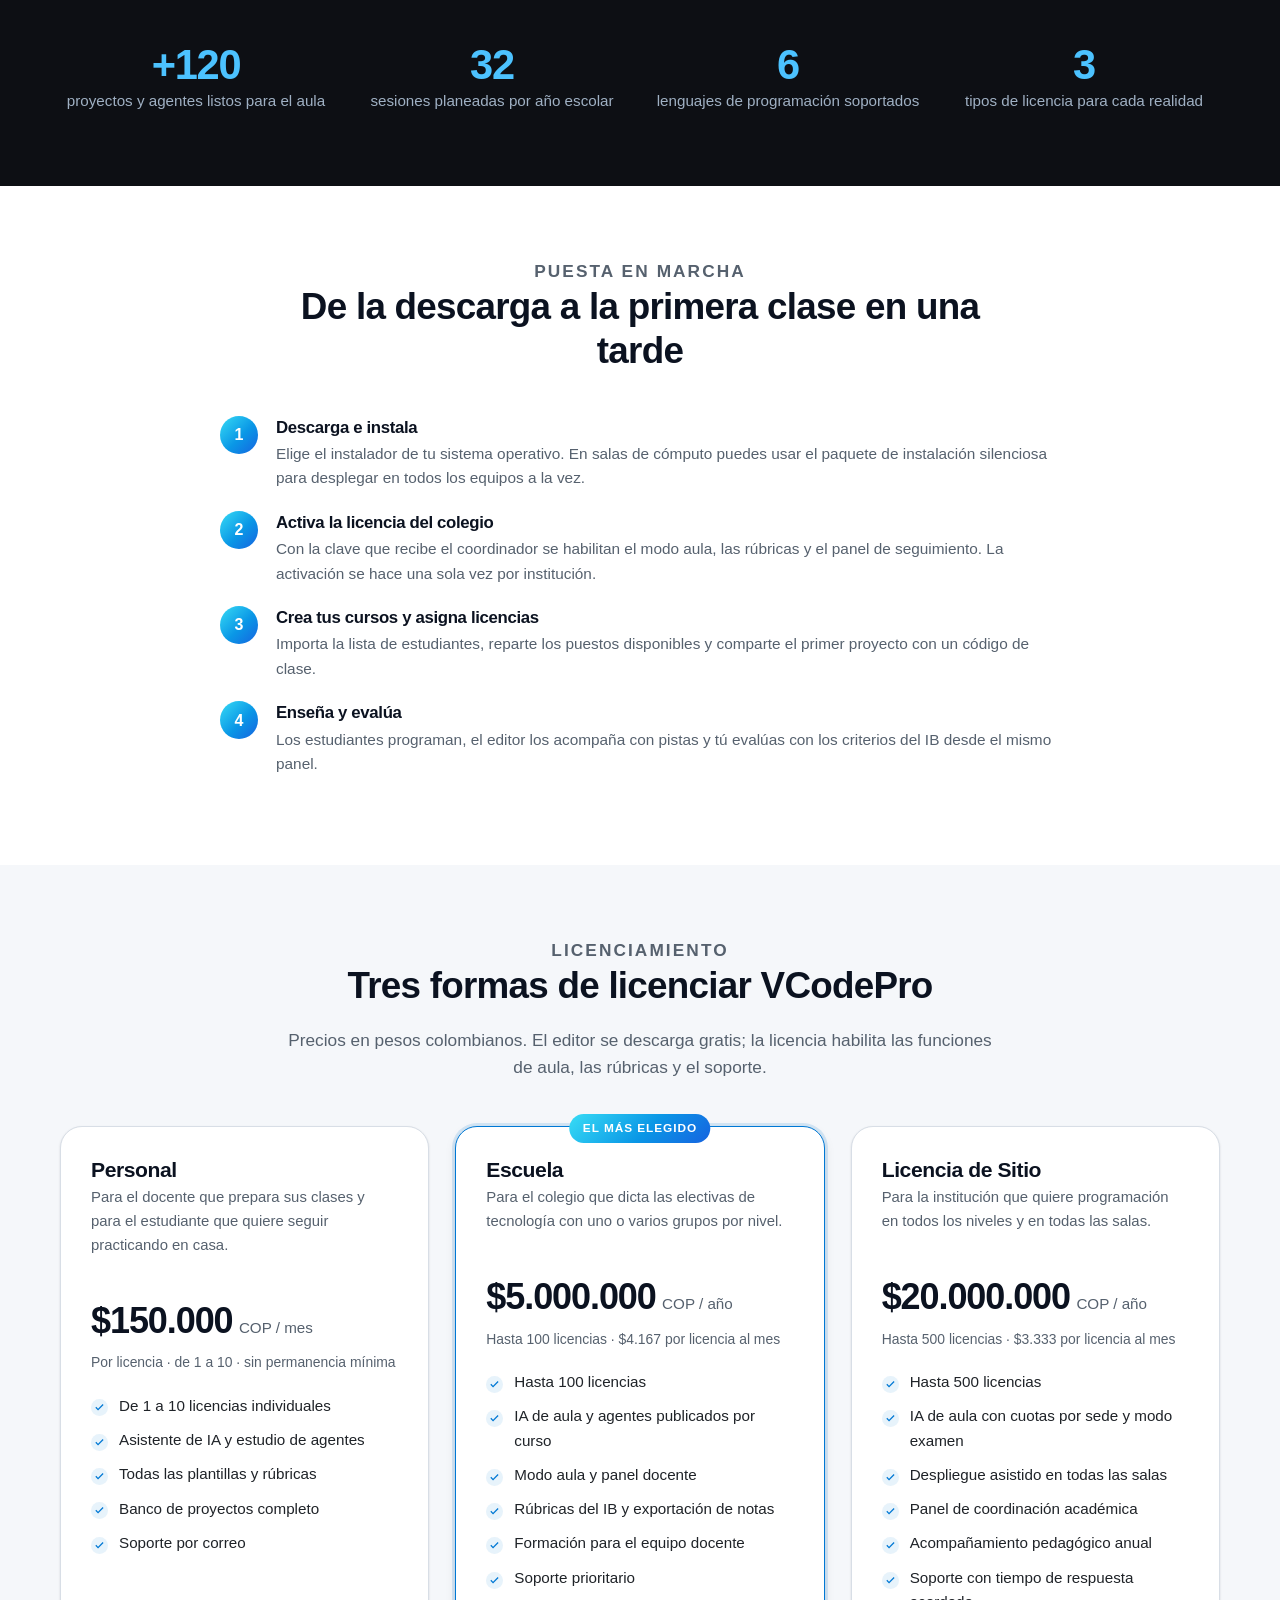
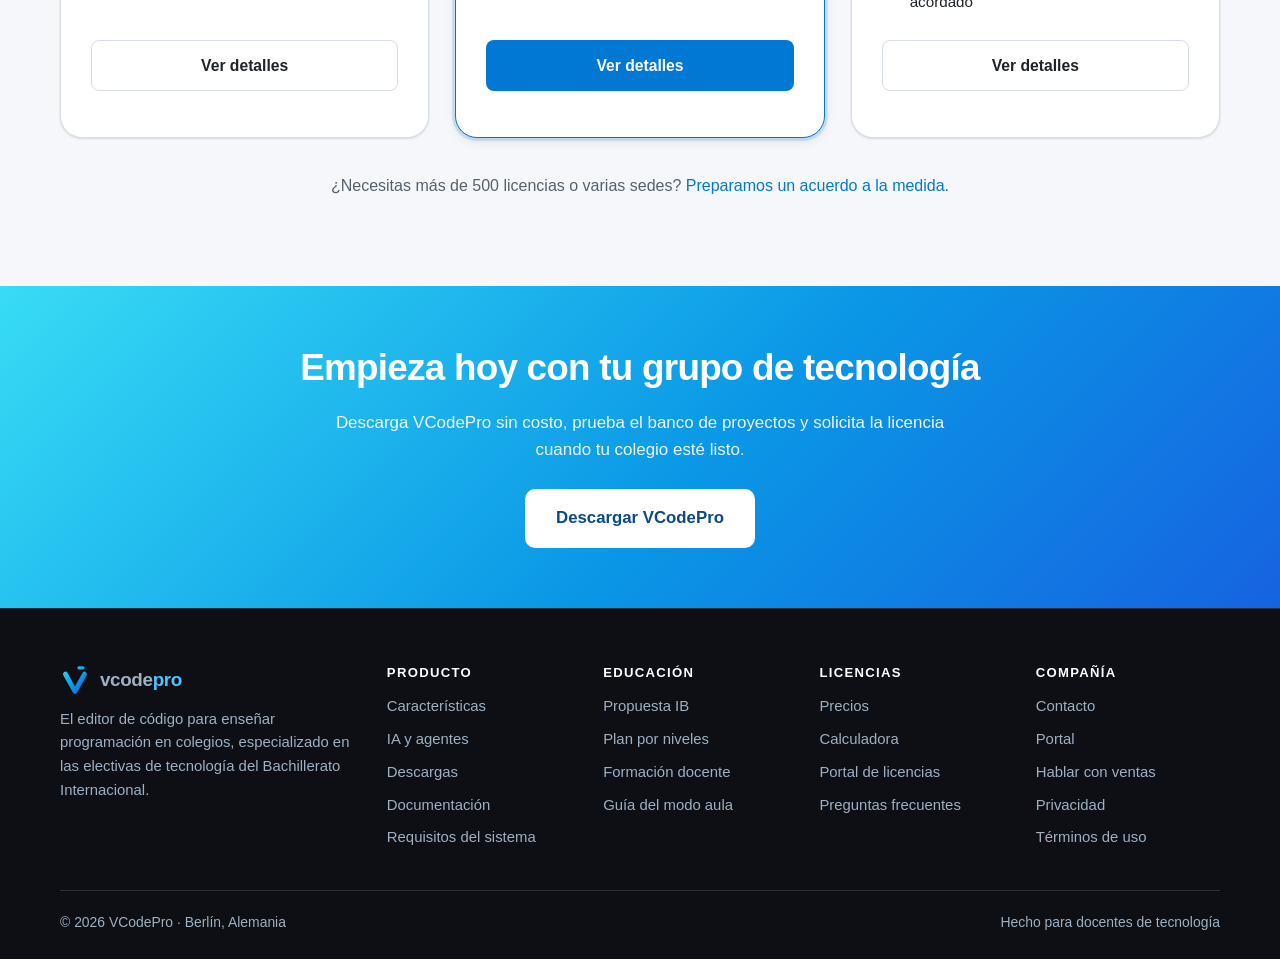
==== commit 38cf13d7: "Plan Personal por cantidad y periodo: la compra coincide con la calculadora - plan_pedido() es el ún" ====
--- a/index.html
+++ b/index.html
@@ -552,9 +552,9 @@
           <h3 data-plan-nombre>Personal</h3>
           <p class="who">Para el docente que prepara sus clases y para el estudiante que quiere seguir practicando en casa.</p>
           <p class="price"><b data-plan-precio>$150.000</b> <em data-plan-periodo>COP / mes</em></p>
-          <p class="price-note">Por usuario · sin permanencia mínima</p>
+          <p class="price-note">Por licencia · de 1 a 10 · sin permanencia mínima</p>
           <ul>
-            <li>Una licencia individual</li>
+            <li>De 1 a 10 licencias individuales</li>
             <li>Asistente de IA y estudio de agentes</li>
             <li>Todas las plantillas y rúbricas</li>
             <li>Banco de proyectos completo</li>
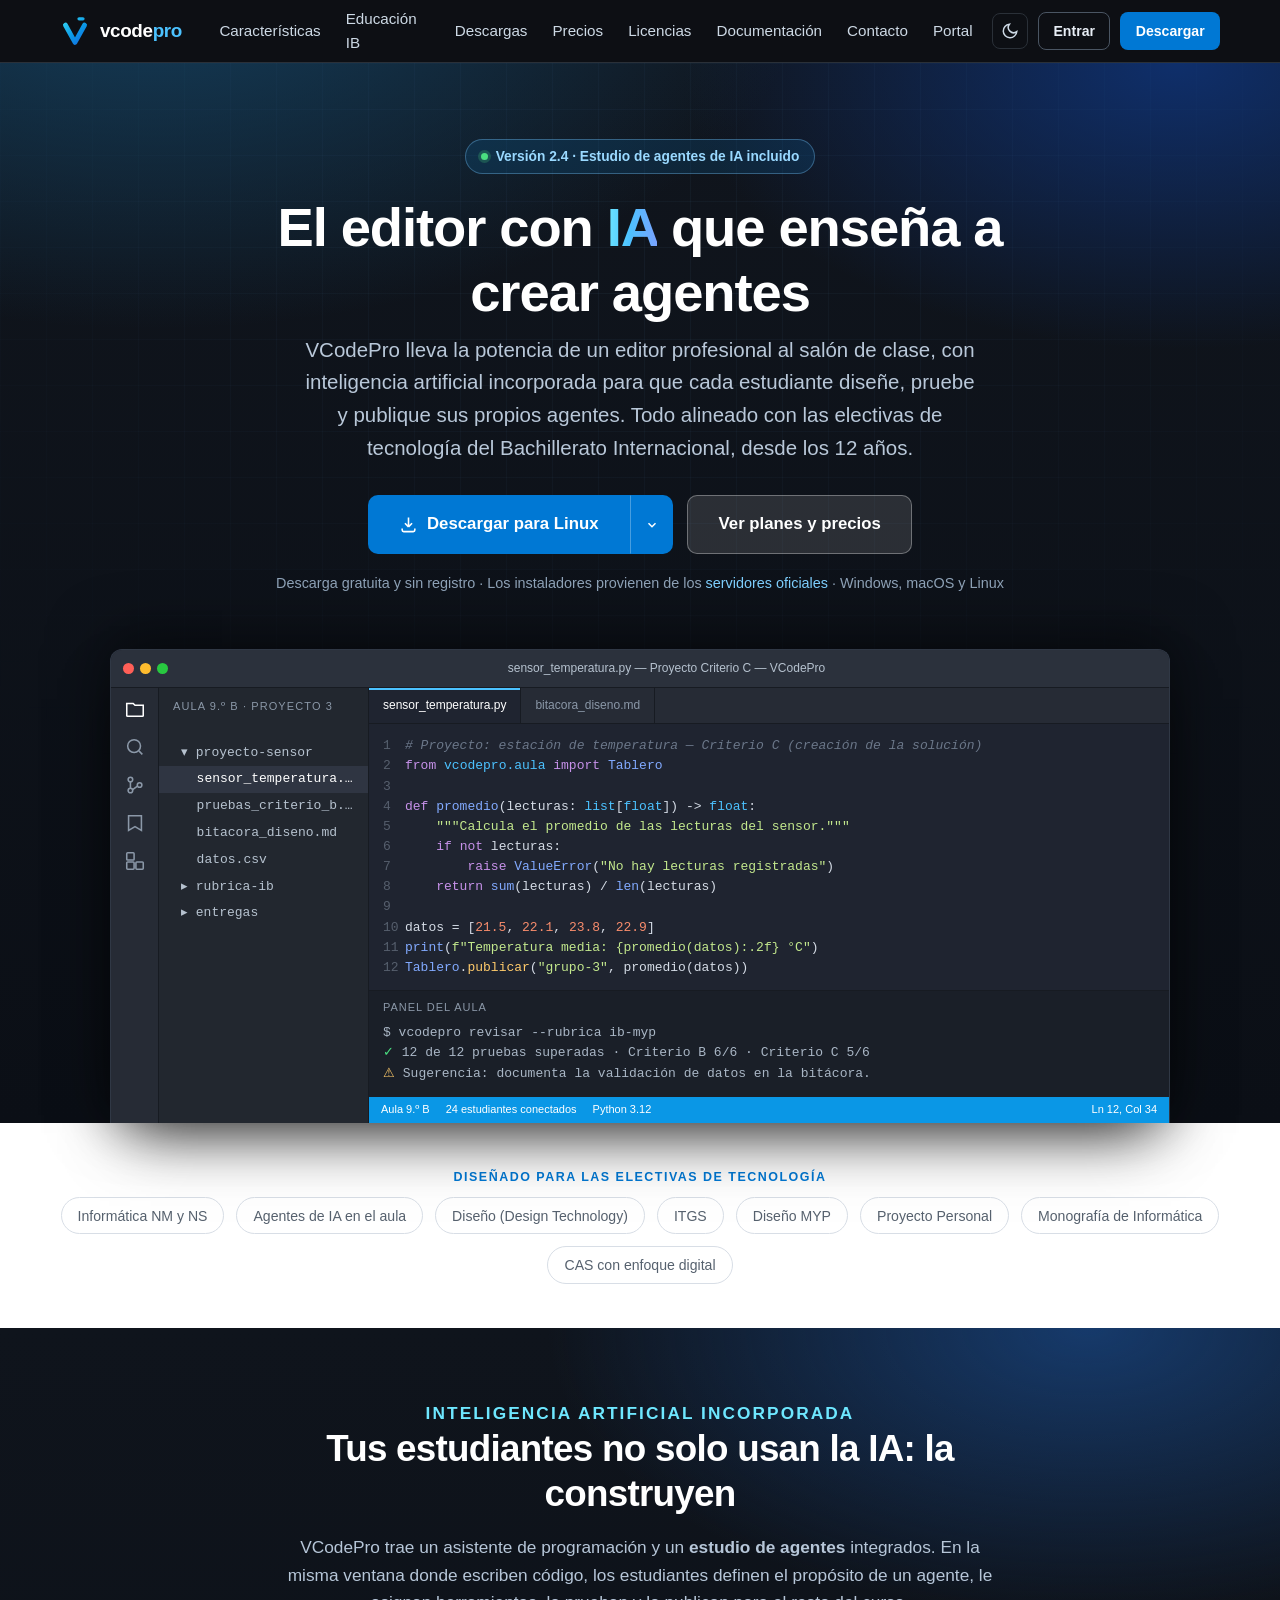
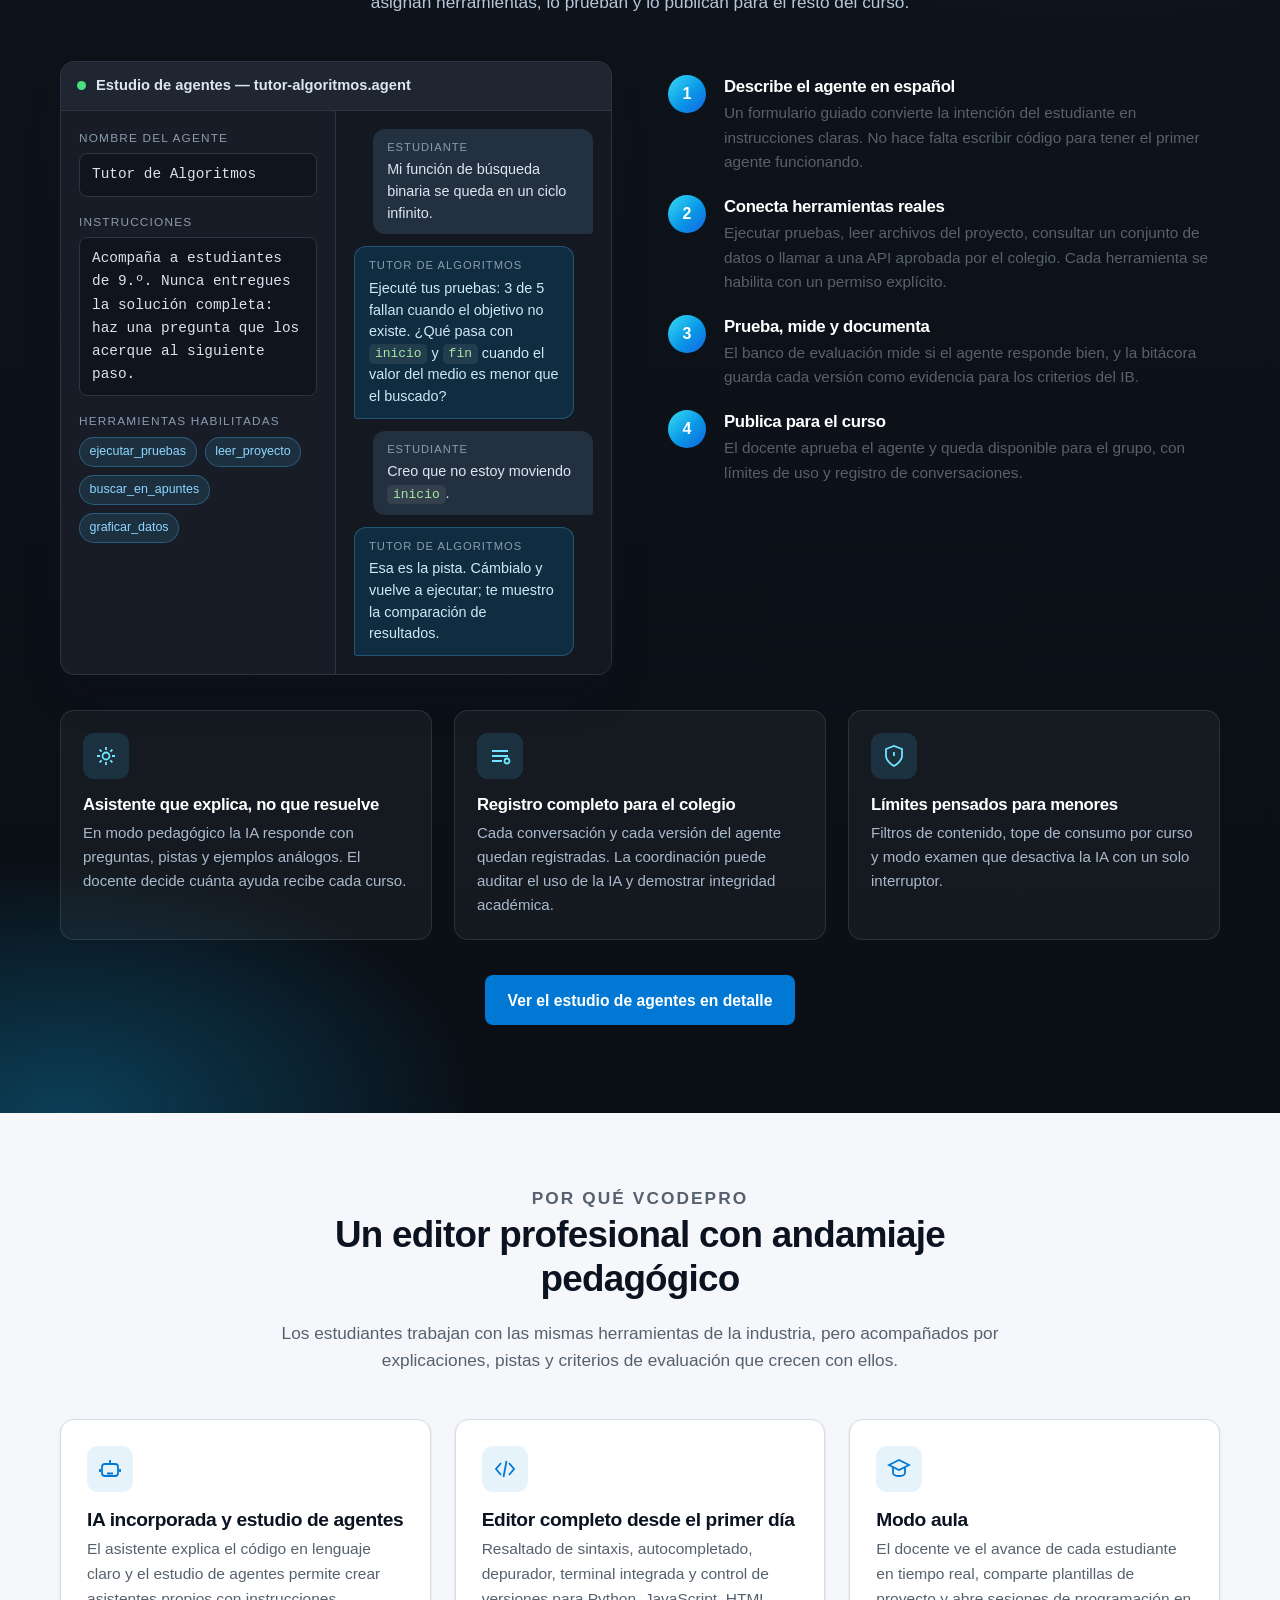
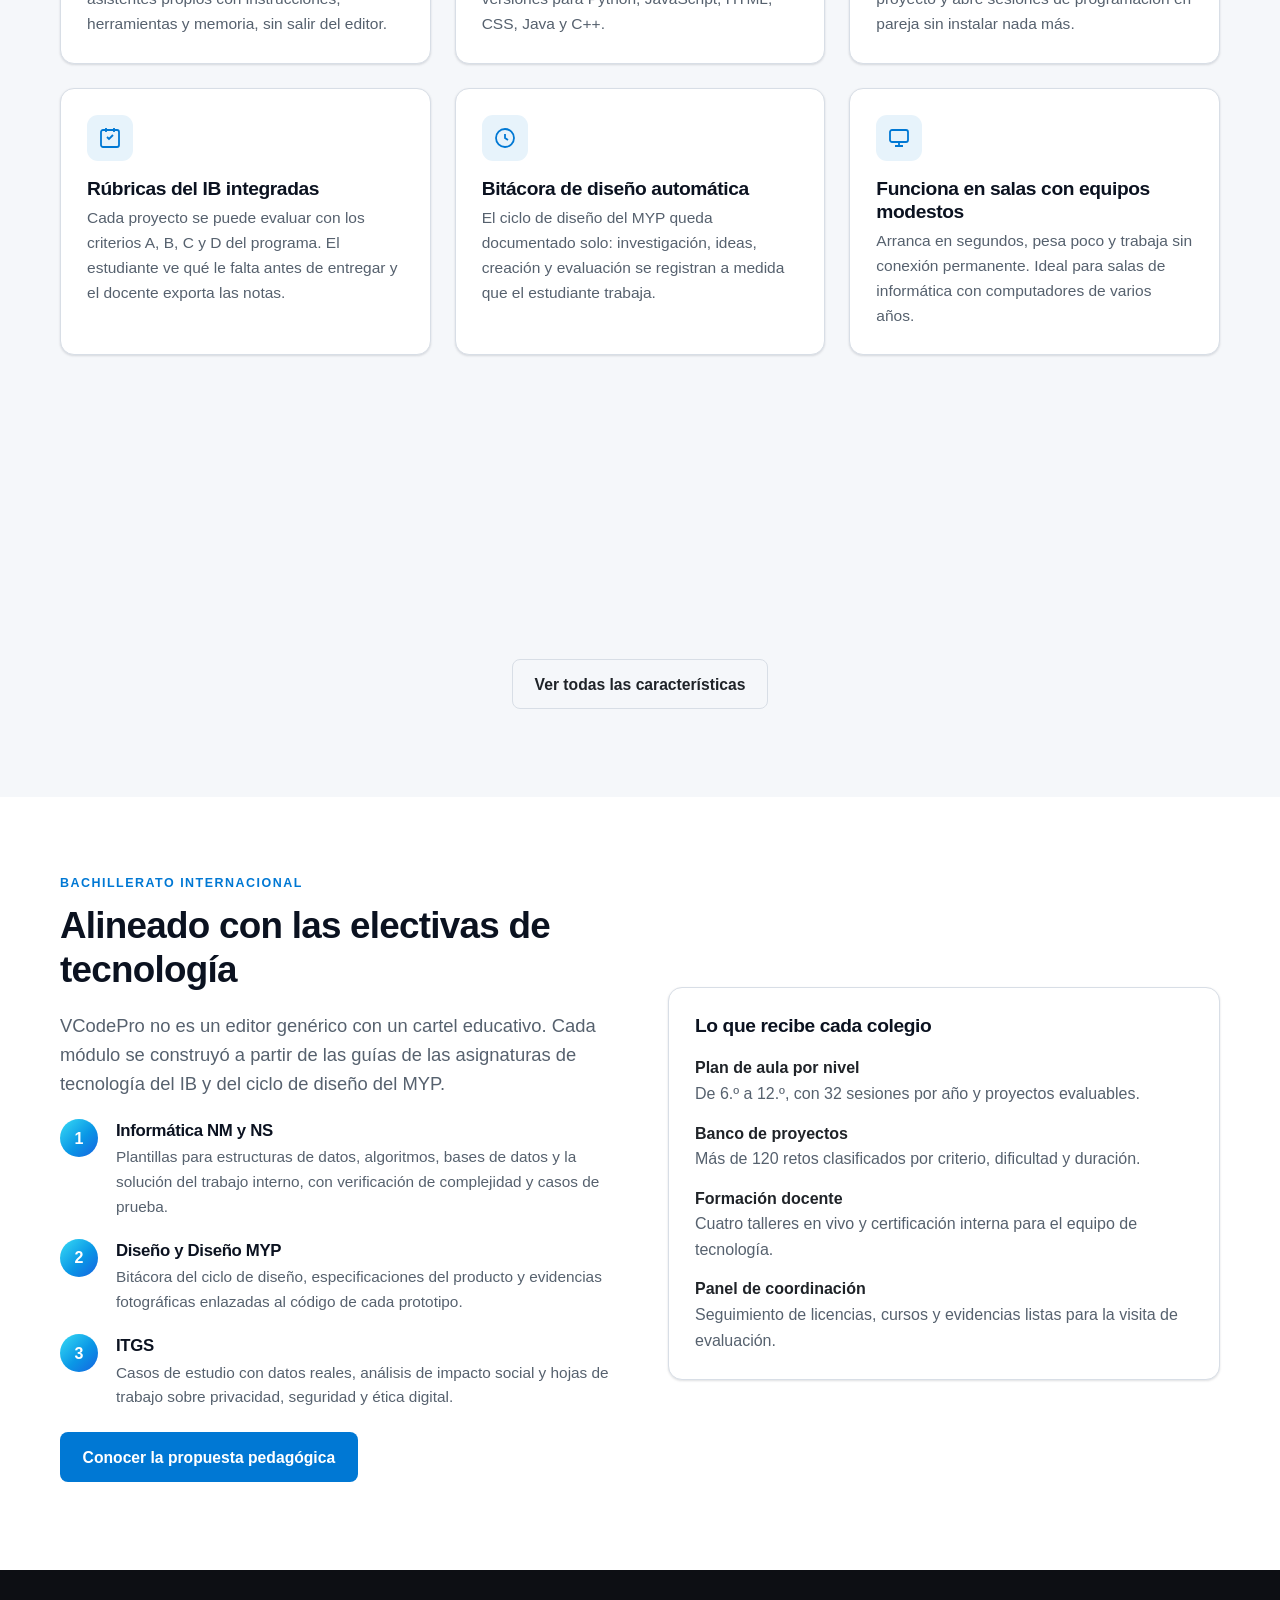
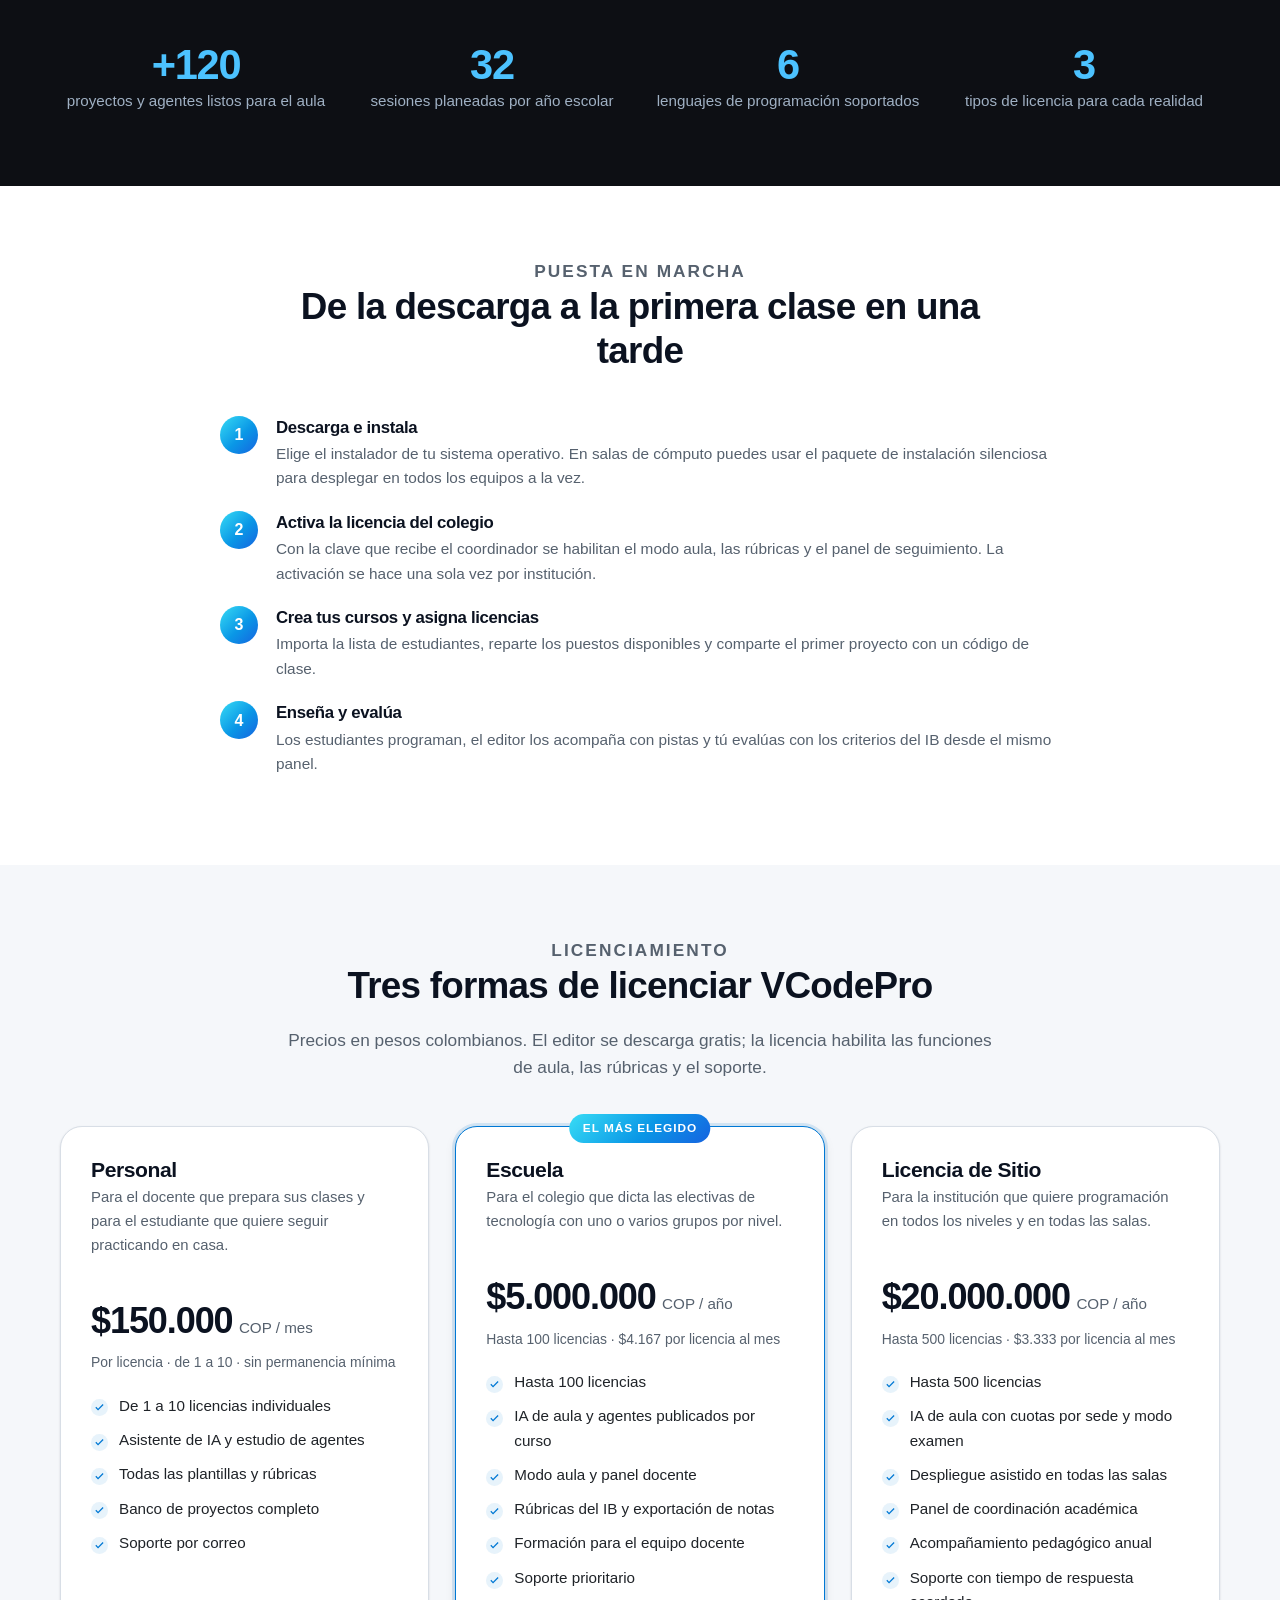
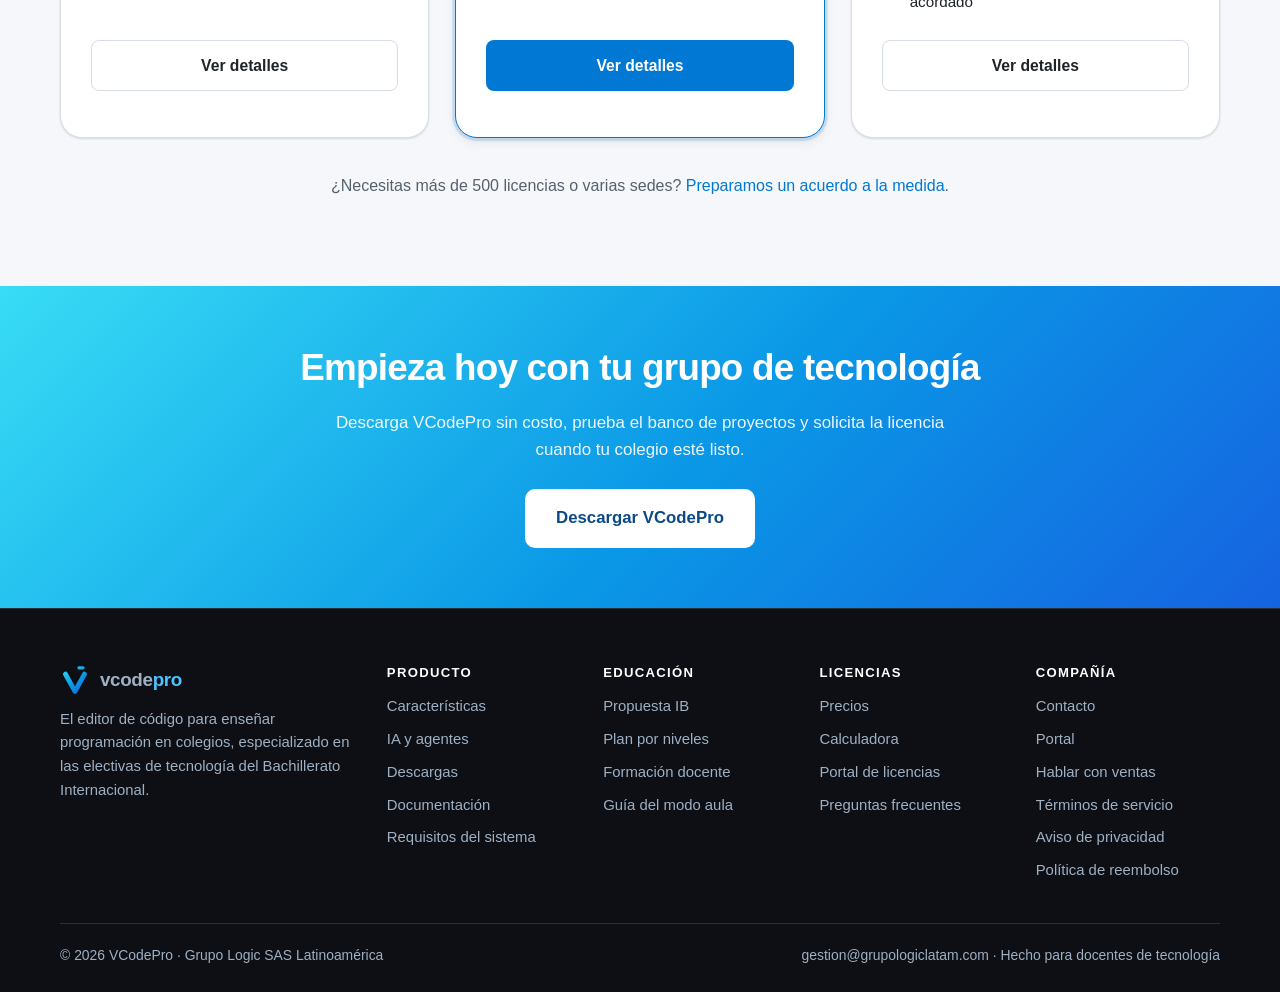
==== commit 2c28643a: "Páginas legales para la revisión de dominio de Paddle - terminos.html y reembolsos.html nuevas; priv" ====
--- a/index.html
+++ b/index.html
@@ -50,15 +50,11 @@
       "@type": "Organization",
       "@id": "https://www.vcodepro.de/#organizacion",
       "name": "VCodePro",
+      "legalName": "Grupo Logic SAS Latinoamérica",
       "url": "https://www.vcodepro.de/",
       "logo": "https://www.vcodepro.de/assets/img/icon-512.png",
-      "email": "licencias@vcodepro.de",
-      "address": {
-        "@type": "PostalAddress",
-        "addressLocality": "Berlín",
-        "addressCountry": "DE"
-      },
-      "areaServed": ["DE", "CO", "ES", "LATAM"],
+      "email": "gestion@grupologiclatam.com",
+      "areaServed": ["CO", "LATAM", "ES"],
       "description": "Editor de código para la enseñanza de la programación en colegios, especializado en las electivas de tecnología del Bachillerato Internacional."
     },
     {
@@ -661,15 +657,16 @@
           <li><a href="contacto.html">Contacto</a></li>
         <li><a href="portal/">Portal</a></li>
           <li><a href="contacto.html#ventas">Hablar con ventas</a></li>
-          <li><a href="privacidad.html">Privacidad</a></li>
-          <li><a href="privacidad.html#terminos">Términos de uso</a></li>
+          <li><a href="terminos.html">Términos de servicio</a></li>
+          <li><a href="privacidad.html">Aviso de privacidad</a></li>
+          <li><a href="reembolsos.html">Política de reembolso</a></li>
         </ul>
       </div>
     </div>
 
     <div class="footer-bottom">
-      <span>&copy; <span id="anio">2026</span> VCodePro · Berlín, Alemania</span>
-      <span>Hecho para docentes de tecnología</span>
+      <span>&copy; <span id="anio">2026</span> VCodePro · Grupo Logic SAS Latinoamérica</span>
+      <span><a href="mailto:gestion@grupologiclatam.com">gestion@grupologiclatam.com</a> · Hecho para docentes de tecnología</span>
     </div>
   </div>
 </footer>
